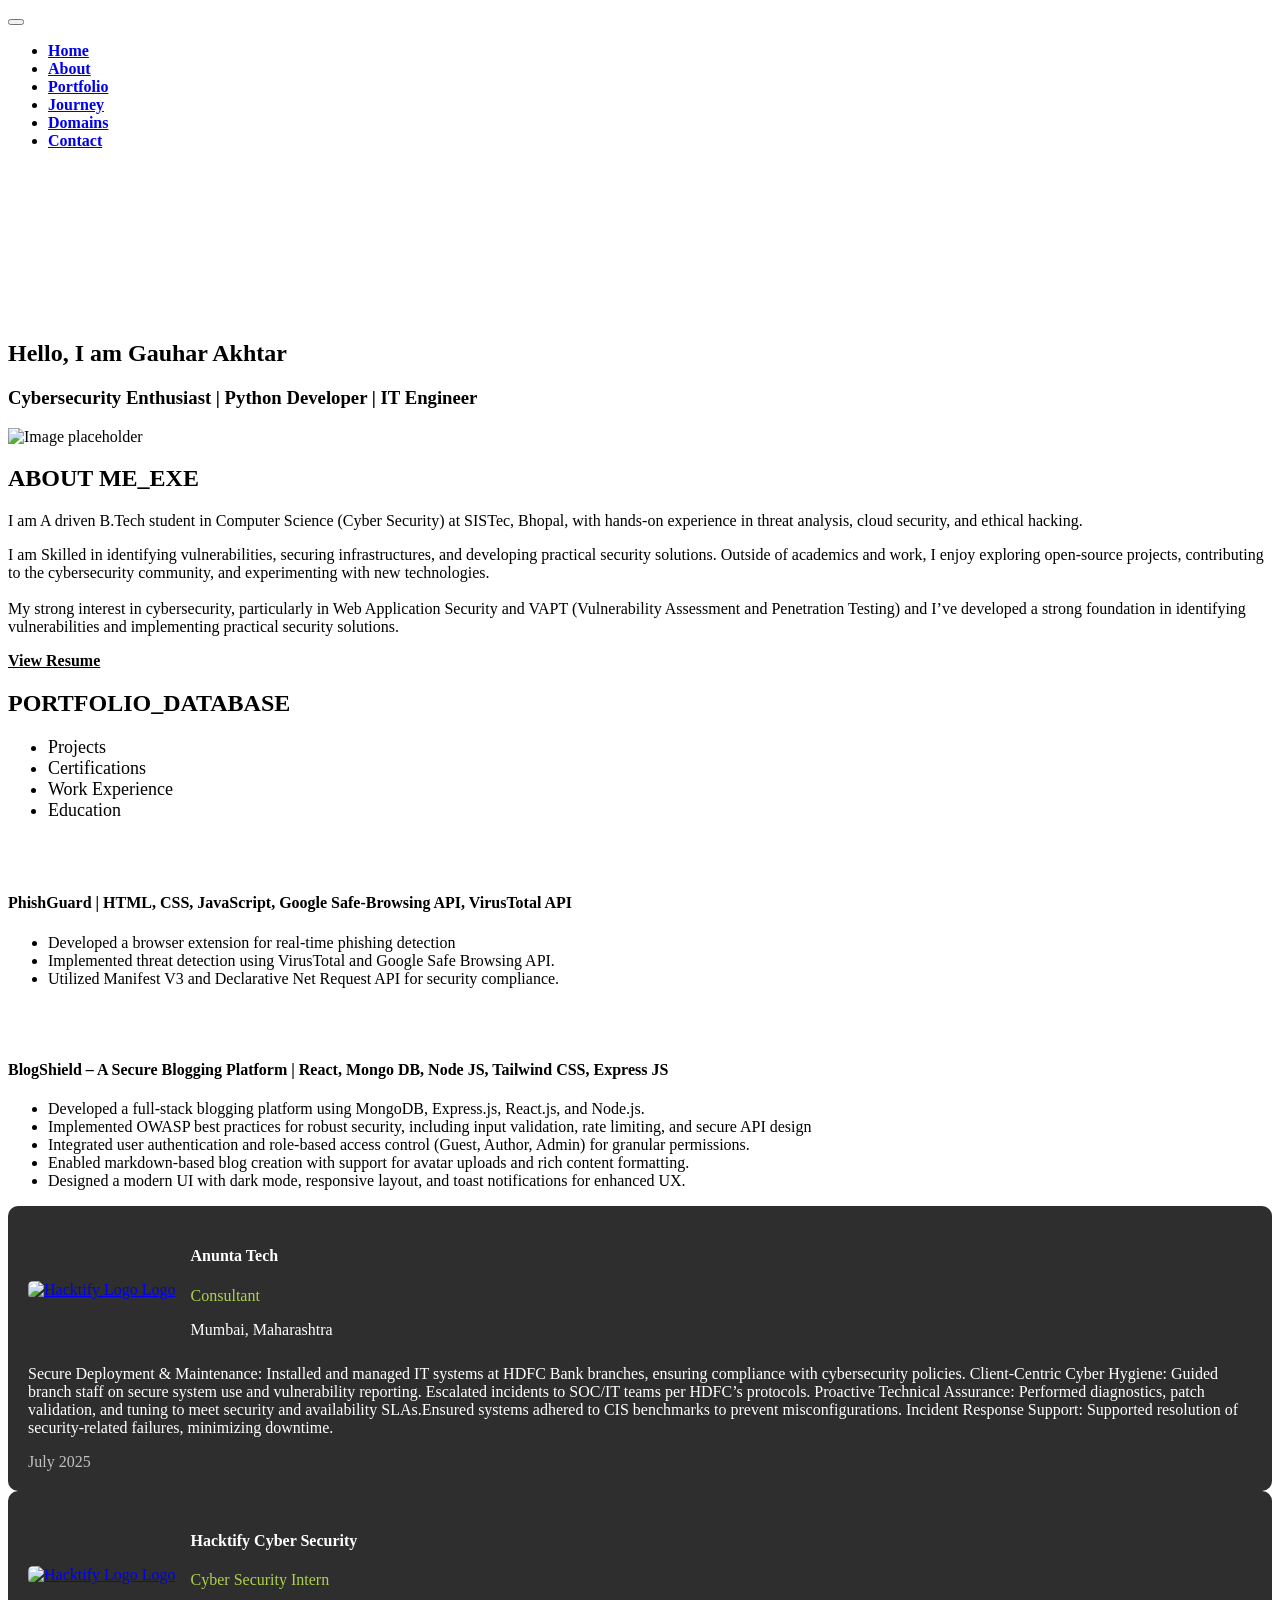
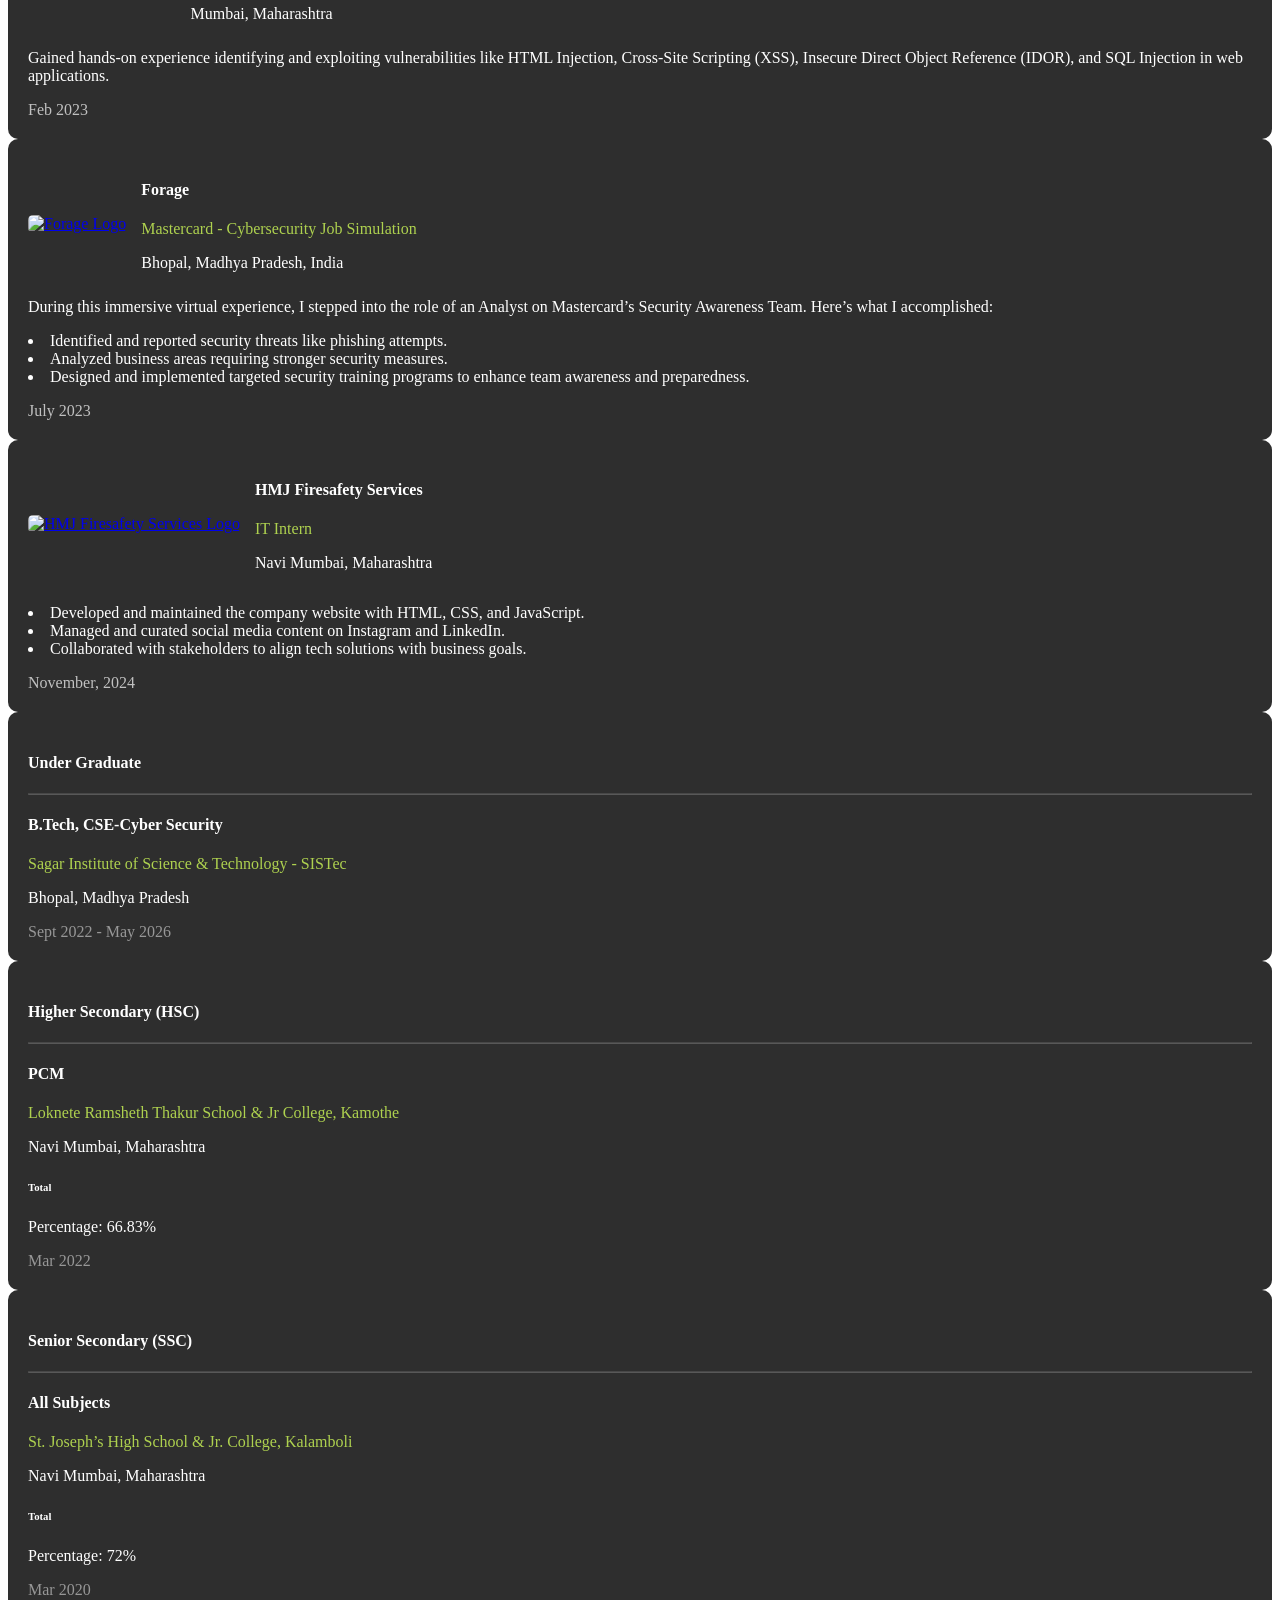
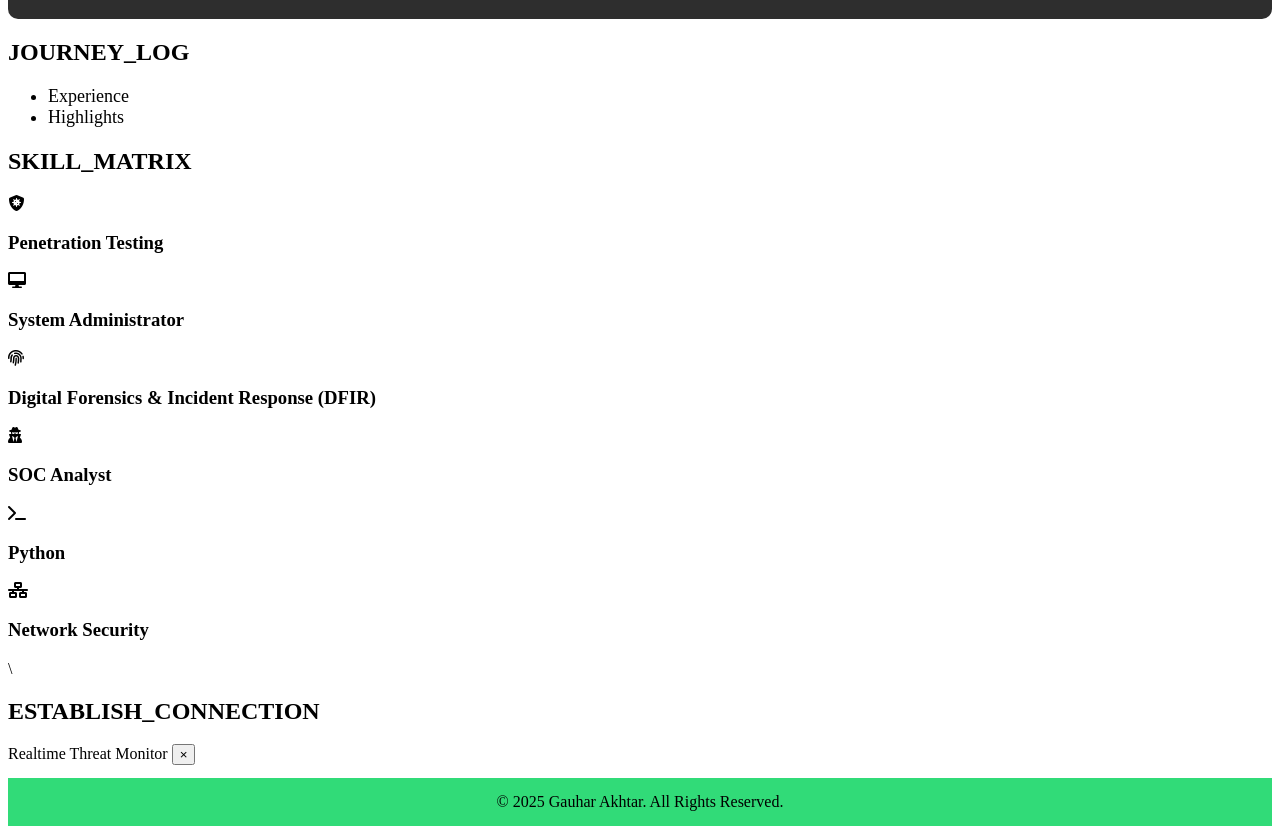
==== index.html @ a1628b88 "Add files via upload" ====
<!DOCTYPE html>
<html lang="en">
<head>
	<title>Gauhar Akhtar</title>
	<meta charset="utf-8">
	<meta name="viewport" content="width=device-width, initial-scale=1, shrink-to-fit=no">
	<link rel="stylesheet" href="css/animate.css">
	<link rel="stylesheet" href="css/flexslider.css">
	<link rel="stylesheet" href="fonts/icomoon/style.css">
	<link href="https://cdnjs.cloudflare.com/ajax/libs/font-awesome/6.0.0-beta3/css/all.min.css" rel="stylesheet">
	<link rel="stylesheet" href="css/bootstrap.css">
	<link rel="stylesheet" href="css/style.css?v=7.0">

	<link href="https://fonts.googleapis.com/css?family=Nunito+Sans:200,300,400,700&display=swap" rel="stylesheet">
	<link href="https://fonts.googleapis.com/css2?family=Orbitron:wght@400;600;800&family=Share+Tech+Mono&display=swap" rel="stylesheet">


</head>
<body data-spy="scroll" data-target="#pb-navbar" data-offset="200">



	<nav class="navbar navbar-expand-lg site-navbar navbar-light bg-light" id="pb-navbar">

		<div class="container">
			<button class="navbar-toggler" type="button" data-toggle="collapse" data-target="#navbarsExample09" aria-controls="navbarsExample09" aria-expanded="false" aria-label="Toggle navigation">
				<span class="navbar-toggler-icon"></span>
			</button>


			<div class="collapse navbar-collapse justify-content-md-center" id="navbarsExample09">
				<ul class="navbar-nav">
					<li class="nav-item"><a class="nav-link" href="#section-home" style="font-weight: bold;">Home</a></li>
					<li class="nav-item"><a class="nav-link" href="#section-about" style="font-weight: bold;">About</a></li>
					<li class="nav-item"><a class="nav-link" href="#section-portfolio" style="font-weight: bold;">Portfolio</a></li>
					<li class="nav-item"><a class="nav-link" href="#section-Journey" style="font-weight: bold;">Journey</a></li>
					<li class="nav-item"><a class="nav-link" href="#section-domains" style="font-weight: bold;">Domains</a></li>
					<li class="nav-item"><a class="nav-link" href="#section-contact" style="font-weight: bold;">Contact</a></li>
				</ul>
			</div>
		</div>
	</nav>



    <!-- Global Background Layers -->
    <canvas id="code-rain"></canvas>
    <div id="particles-js"></div>

	<!-- Hero Section -->
    <!-- Hero Section with Particles -->
	<section class="site-hero" id="section-home" data-stellar-background-ratio="5">
    <div class="container">
        <div class="row intro-text align-items-center justify-content-center">
            <div class="col-md-10 text-center pt-5">
                <h1 class="site-heading site-animate">Hello, I am <strong class="d-block">Gauhar Akhtar</strong></h1>
                <h3 class="site-heading site-animate"><strong class="d-block">Cybersecurity Enthusiast | Python Developer | IT Engineer</strong></h3>
            </div>
        </div>
    </div>

</section> <!-- section -->

	<section class="site-section" id="section-about">
		<div class="container">
			<div class="row mb-5 align-items-center">
				<div class="col-lg-7 pr-lg-5 mb-5 mb-lg-0">
					<img src="images/Gauhar.jpg" alt="Image placeholder" class="img-fluid">
				</div>
				<div class="col-lg-5 pl-lg-5">
					<div class="section-heading">
						<h2>ABOUT <strong>ME_EXE</strong></h2>
					</div>
					<p class="lead">I am A driven B.Tech student in Computer Science (Cyber Security) at SISTec, Bhopal, with hands-on experience in threat 
						analysis, cloud security, and ethical hacking.</p>
					<p class="mb-5  ">I am Skilled in identifying vulnerabilities, securing infrastructures, and 
						developing practical security solutions. Outside of academics and work, I enjoy exploring open-source projects, contributing to the cybersecurity community, and experimenting with new technologies. 
						<br><br>My strong interest in cybersecurity, particularly in Web Application Security and VAPT (Vulnerability Assessment and Penetration Testing) and I’ve developed a strong foundation in identifying vulnerabilities and implementing practical security solutions.</p>
					<p>
						<!-- <a href="gauharakhter5321@gmail.com" class="btn btn-primary px-4 py-2 btn-sm smoothscroll">Get in Touch!</a> -->
						<a href="/images/Gauhar Akhtar.pdf" class="btn btn-primary px-4 py-2 btn-sm" style="color: black; font-size: medium; font-weight: bold;">View Resume</a>
					</p>
				</div>
			</div>


		</div>
	</section>
	
	<section class="site-section" id="section-portfolio">
		<div class="container">
			<div class="row">
				<div class="section-heading text-center col-md-12">
					<h2><strong>PORTFOLIO_DATABASE</strong></h2>
				</div>
			</div>
			<div class="filters">
				<ul>
					<!-- <li class="active" data-filter="*">All</li> -->
					<li class="active" data-filter=".packaging" style="font-size: large;">Projects</li>
					<li data-filter=".mockup" style="font-size: large;">Certifications</li>
					<li data-filter=".typography" style="font-size: large;">Work Experience</li>
					<li data-filter=".typography1" style="font-size: large;">Education</li>
				</ul>				
			</div>

			<div class="filters-content">
				<div class="row grid">

<!-- ------------------------------------------------------------- Projects ------------------------------------------------------------- -->

					
						
						<div class="single-portfolio col-sm-4 all packaging"> 
						<div class="relative">
							<div class="thumb">
								<div class="overlay overlay-bg"></div>
								<img class="image img-fluid" src="images/phishguard.png" alt="">
							</div>
							<a href="images/phishguard.png" class="img-pop-up">  
								<div class="middle">
									<div class="text align-self-center d-flex"><img src="images/preview.png" alt=""></div>
								</div>
							</a>                                  
						</div>
						<div>
							<h4>PhishGuard | HTML, CSS, JavaScript, Google Safe-Browsing API, VirusTotal API</h4>
							<div class="cat">
								<ul>
								<li>Developed a browser extension for real-time phishing detection </li>
								<li>Implemented threat detection using VirusTotal and Google Safe Browsing API.</li>
								<li>Utilized Manifest V3 and Declarative Net Request API for security compliance.</li>
							    </ul>

							</div>
						</div>
		
					</div>

					<div class="single-portfolio col-sm-4 all packaging">
						<div class="relative">
							<div class="thumb">
								<div class="overlay overlay-bg"></div>
								<img class="image img-fluid" src="images/latestBlog.jpeg" alt="">
							</div>
							<a href="images/latestBlog.jpeg" class="img-pop-up">  
								<div class="middle">
									<div class="text align-self-center d-flex"><img src="images/preview.png" alt=""></div>
								</div>
							</a>                                  
						</div>
						<div>
							<h4>BlogShield – A Secure Blogging Platform | React, Mongo DB, Node JS, Tailwind CSS, Express JS </h4>
							<div class="cat">
								<ul>
								<li>Developed a full-stack blogging platform using MongoDB, Express.js, React.js, and Node.js. </li>
								<li>Implemented OWASP best practices for robust security, including input validation, rate limiting, and secure API design </li>
								<li>Integrated user authentication and role-based access control (Guest, Author, Admin) for granular permissions.</li>
							    <li>Enabled markdown-based blog creation with support for avatar uploads and rich content formatting.</li>
								<li>Designed a modern UI with dark mode, responsive layout, and toast notifications for enhanced UX.</li>
							</ul>

							</div>
						</div>
		
					</div>

			
					
				</div>
				

				

<!-- ------------------------------------------------------------- Certifications ------------------------------------------------------------- -->
				
				<div class="row grid">

					<div class="single-portfolio col-sm-4 all mockup" style="display:none;">
						<div class="relative">
							<div class="thumb">
								<div class="overlay overlay-bg"></div>
								<img class="image img-fluid" src="images/CCNA.png" alt="">
							</div>
							<a href="images/CCNA.png" class="img-pop-up">  
								<div class="middle">
									<div class="text align-self-center d-flex"><img src="images/preview.png" alt=""></div>
								</div>
							</a>                                  
						</div>
						<div>
							<h4>Cisco: Cisco Certified Network Associate - Introduction to Networks</h4>
							<span class="date" style="color: white;"><span class="icon-calendar"></span> May, 2025</span>
						</div>                                         
					</div>

					<div class="single-portfolio col-sm-4 all mockup" style="display:none;">
						<div class="relative">
							<div class="thumb">
								<div class="overlay overlay-bg"></div>
								<img class="image img-fluid" src="images/CyberOPS.png" alt="">
							</div>
							<a href="images/CyberOPS.png" class="img-pop-up">  
								<div class="middle">
									<div class="text align-self-center d-flex"><img src="images/preview.png" alt=""></div>
								</div>
							</a>                                  
						</div>
						<div>
							<h4>Cisco: Cyber OPS </h4>
							<span class="date" style="color: white;"><span class="icon-calendar"></span> May, 2025</span>
						</div>                                         
					</div>


					<div class="single-portfolio col-sm-4 all mockup" style="display:none;">
						<div class="relative">
							<div class="thumb">
								<div class="overlay overlay-bg"></div>
								<img class="image img-fluid" src="images/P2.png" alt="">
							</div>
							<a href="images/P2.png" class="img-pop-up">  
								<div class="middle">
									<div class="text align-self-center d-flex"><img src="images/preview.png" alt=""></div>
								</div>
							</a>                                  
						</div>
						<div>
							<h4>Cisco: Python Essential 2 </h4>
							<span class="date" style="color: white;"><span class="icon-calendar"></span> May, 2025</span>
						</div>                                         
					</div>

					<div class="single-portfolio col-sm-4 all mockup" style="display:none;">
						<div class="relative">
							<div class="thumb">
								<div class="overlay overlay-bg"></div>
								<img class="image img-fluid" src="images/P!.png" alt="">
							</div>
							<a href="images/P!.png" class="img-pop-up">  
								<div class="middle">
									<div class="text align-self-center d-flex"><img src="images/preview.png" alt=""></div>
								</div>
							</a>                                  
						</div>
						<div>
							<h4>Cisco: Python Essential 1 </h4>
							<span class="date" style="color: white;"><span class="icon-calendar"></span> May, 2025</span>
						</div>                                         
					</div>

					


					<div class="single-portfolio col-sm-4 all mockup" style="display:none;">
						<div class="relative">
							<div class="thumb">
								<div class="overlay overlay-bg"></div>
								<img class="image img-fluid" src="images/advent cy THM.png" alt="">
							</div>
							<a href="images/advent cy THM.png" class="img-pop-up">  
								<div class="middle">
									<div class="text align-self-center d-flex"><img src="images/preview.png" alt=""></div>
								</div>
							</a>                                  
						</div>
						<div>
							<h4>TryHackMe: Advent of Cyber 2024</h4>
							<span class="date" style="color: white;"><span class="icon-calendar"></span> December, 2024</span>
						</div>                                         
					</div>
		

					<div class="single-portfolio col-sm-4 all mockup" style="display:none;">
						<div class="relative">
							<div class="thumb">
								<div class="overlay overlay-bg"></div>
								<img class="image img-fluid" src="images/cy essential cyber.png" alt="">
							</div>
							<a href="images/cy essential cyber.png" class="img-pop-up">  
								<div class="middle">
									<div class="text align-self-center d-flex"><img src="images/preview.png" alt=""></div>
								</div>
							</a>                                  
						</div>
						<div>
							<h4>Cisco: Cyber Security Essential</h4>
							<span class="date" style="color: white;"><span class="icon-calendar"></span> July, 2024</span>
						</div>                                         
					</div>

					<div class="single-portfolio col-sm-4 all mockup" style="display:none;">
						<div class="relative">
							<div class="thumb">
								<div class="overlay overlay-bg"></div>
								<img class="image img-fluid" src="images/Cyber security 101.png" alt="">
							</div>
							<a href="images/Cyber security 101.png" class="img-pop-up">  
								<div class="middle">
									<div class="text align-self-center d-flex"><img src="images/preview.png" alt=""></div>
								</div>
							</a>                                  
						</div>
						<div>
							<h4>TryHackMe : Cyber Security 101</h4>
							<span class="date" style="color: white;"><span class="icon-calendar"></span> November, 2024</span>
						</div>                                         
					</div>

					<div class="single-portfolio col-sm-4 all mockup" style="display:none;">
						<div class="relative">
							<div class="thumb">
								<div class="overlay overlay-bg"></div>
								<img class="image img-fluid" src="images/intro cyber cisco.png" alt="">
							</div>
							<a href="images/intro cyber cisco.png" class="img-pop-up">  
								<div class="middle">
									<div class="text align-self-center d-flex"><img src="images/preview.png" alt=""></div>
								</div>
							</a>                                  
						</div>
						<div>
							<h4>Cisco : Introduction to Cyber Security</h4>
							<span class="date" style="color: white;"><span class="icon-calendar"></span> July, 2024</span>
						</div>                                         
					</div>


					<div class="single-portfolio col-sm-4 all mockup" style="display:none;">
						<div class="relative">
							<div class="thumb">
								<div class="overlay overlay-bg"></div>
								<img class="image img-fluid" src="images/pre sec.png" alt="">
							</div>
							<a href="images/pre sec.png" class="img-pop-up">  
								<div class="middle">
									<div class="text align-self-center d-flex"><img src="images/preview.png" alt=""></div>
								</div>
							</a>                                  
						</div>
						<div>
							<h4>TryHackMe : Pre Security </h4>
							<span class="date" style="color: white;"><span class="icon-calendar"></span> October, 2024</span>
						</div>                                         
					</div>


					<div class="single-portfolio col-sm-4 all mockup" style="display:none;">
						<div class="relative">
							<div class="thumb">
								<div class="overlay overlay-bg"></div>
								<img class="image img-fluid" src="images/python udemy.jpg" alt="">
							</div>
							<a href="images/python udemy.jpg" class="img-pop-up">  
								<div class="middle">
									<div class="text align-self-center d-flex"><img src="images/preview.png" alt=""></div>
								</div>
							</a>                                  
						</div>
						<div>
							<h4>Udemy : Python Programming </h4>
							<span class="date" style="color: white;"><span class="icon-calendar"></span> September, 2023</span>
						</div>                                         
					</div>
				</div>

<!--------------------------------------------------------------- Work Experience --------------------------------------------------------------->
					
				<div class="row grid">	
					<div class="single-portfolio col-sm-4 all typography" style="display:block;">
						<div class="relative" style="background: #2e2e2e; padding: 20px; border-radius: 10px; color: white;">
							
							<!-- University Logo with Link -->
							<div style="display: flex; align-items: center; gap: 15px;">
								<a href="https://anuntatech.com" target="_blank">
									<img src="images/anunta-logo-horizontal.svg" alt="Hacktify Logo Logo" 
										 style="width: 50px; height: 50px; border-radius: 5px;">
								</a>
					
								<div>
									<h4>Anunta Tech</h4>
									<p><a href="https://hacktify.in" target="_blank" 
										  style="color: #aed14f; text-decoration: none;">
										  Consultant
									   </a></p>
									<p>Mumbai, Maharashtra</p>
								</div>
							</div>
					
							<p style="margin-top: 10px;">
								Secure Deployment & Maintenance: Installed and managed IT systems at HDFC Bank branches, ensuring compliance with cybersecurity policies. 
                                Client-Centric Cyber Hygiene: Guided branch staff on secure system use and vulnerability reporting. Escalated incidents to SOC/IT teams per HDFC’s protocols. 
                                Proactive Technical Assurance: Performed diagnostics, patch validation, and tuning to meet security and availability SLAs.Ensured systems adhered to CIS benchmarks to prevent misconfigurations. 
                                Incident Response Support: Supported resolution of security-related failures, minimizing downtime. 
							</p>
					
							<span class="date" style="color: rgba(255, 255, 255, 0.7);">
								<span class="icon-calendar"></span> July 2025
							</span>
						</div>
					</div>

					<div class="single-portfolio col-sm-4 all typography" style="display:block;">
						<div class="relative" style="background: #2e2e2e; padding: 20px; border-radius: 10px; color: white;">
							
							<!-- University Logo with Link -->
							<div style="display: flex; align-items: center; gap: 15px;">
								<a href="https://hacktify.in" target="_blank">
									<img src="images/h.png" alt="Hacktify Logo Logo" 
										 style="width: 50px; height: 50px; border-radius: 5px;">
								</a>
					
								<div>
									<h4>Hacktify Cyber Security</h4>
									<p><a href="https://hacktify.in" target="_blank" 
										  style="color: #aed14f; text-decoration: none;">
										  Cyber Security Intern
									   </a></p>
									<p>Mumbai, Maharashtra</p>
								</div>
							</div>
					
							<p style="margin-top: 10px;">
								Gained hands-on experience identifying and exploiting vulnerabilities
								like HTML Injection, Cross-Site Scripting (XSS), Insecure Direct Object
								Reference (IDOR), and SQL Injection in web applications.
							</p>
					
							<span class="date" style="color: rgba(255, 255, 255, 0.7);">
								<span class="icon-calendar"></span> Feb 2023
							</span>
						</div>
					</div>

					<div class="single-portfolio col-sm-4 all typography" style="display:block;">
						<div class="relative" style="background: #2e2e2e; padding: 20px; border-radius: 10px; color: white;">
							
							<!-- Academor Logo with Link -->
							<div style="display: flex; align-items: center; gap: 15px;">
								<a href="https://www.forage.com" target="_blank">
									<img src="images/theforage_logo.jpg" alt="Forage Logo" 
										 style="width: 50px; height: 50px; border-radius: 5px;">
								</a>
					
								<div>
									<h4>Forage</h4>
									<p><a href="https://www.forage.com" target="_blank" 
										  style="color: #aed14f; text-decoration: none;">
										  Mastercard - Cybersecurity Job Simulation
									   </a></p>
									<p>Bhopal, Madhya Pradesh, India</p>
								</div>
							</div>
					
							<p style="margin-top: 10px;">
								During this immersive virtual experience, I stepped into the role of an Analyst on Mastercard’s Security Awareness Team. Here’s what I accomplished:
                            <li>Identified and reported security threats like phishing attempts.</li>
						    <li>Analyzed business areas requiring stronger security measures.</li>
					        <li>Designed and implemented targeted security training programs to enhance team awareness and preparedness.</li>
							</p>
					
							<span class="date" style="color: rgba(255, 255, 255, 0.7);">
								<span class="icon-calendar"></span> July 2023
							</span>
						</div>
					</div>

					<div class="single-portfolio col-sm-4 all typography" style="display:block;">
						<div class="relative" style="background: #2e2e2e; padding: 20px; border-radius: 10px; color: white;">
							
							<!-- Sister Nivedita University Logo with Link -->
							<div style="display: flex; align-items: center; gap: 15px;">
								<a href="https://www.hmjsafety.com" target="_blank">
									<img src="images/icon-hmj.png" alt="HMJ Firesafety Services Logo" 
										 style="width: 50px; height: 50px; border-radius: 5px;">
								</a>
					
								<div>
									<h4>HMJ Firesafety Services</h4>
									<p><a href="https://www.hmjsafety.com" target="_blank" 
										  style="color: #aed14f; text-decoration: none;">
										  IT Intern
									   </a></p>
									<p>Navi Mumbai, Maharashtra</p>
								</div>
							</div>
					
							<p style="margin-top: 10px;">
								<li>Developed and maintained the company website with HTML, CSS, and JavaScript.</li>
								<li>Managed and curated social media content on Instagram and LinkedIn.</li>
								<li>Collaborated with stakeholders to align tech solutions with business goals.</li>
							</p>
					
							<span class="date" style="color: rgba(255, 255, 255, 0.7);">
								<span class="icon-calendar"></span> November, 2024
							</span>
						</div>
					</div>
					
						</div>                                         
					</div>
				</div>
<!-- ------------------------------------------------------------- Education ------------------------------------------------------------->					
					
<section class="education-section">
    <div class="row grid">
        <!-- Postgraduate -->
        <div class="single-portfolio col-sm-4 all typography1">
            <div class="relative" style="background: #2e2e2e; padding: 20px; border-radius: 10px; color: white;">
                <h4>Under Graduate</h4>
                <hr style="border-color: rgba(255, 255, 255, 0.2);">
                <h4>B.Tech, CSE-Cyber Security</h4>
                <p>
                    <a href="https://www.sistec.ac.in" target="_blank" style="color: #aed14f; text-decoration: none;">
                        Sagar Institute of Science & Technology - SISTec
                    </a>
                </p>
                <p>Bhopal, Madhya Pradesh</p>
                <span class="date" style="color: rgba(255, 255, 255, 0.5);">
                    <span class="icon-calendar"></span> Sept 2022 - May 2026
                </span>
            </div>
        </div>

        <!-- Undergraduate -->
        <div class="single-portfolio col-sm-4 all typography1">
            <div class="relative" style="background: #2e2e2e; padding: 20px; border-radius: 10px; color: white;">
                <h4>Higher Secondary (HSC)</h4>
                <hr style="border-color: rgba(255, 255, 255, 0.2);">
                <h4>PCM</h4>
                <p>
                    <a href="https://www.lrtpskamothe.com" target="_blank" style="color: #aed14f; text-decoration: none;">
                        Loknete Ramsheth Thakur School & Jr College, Kamothe
                    </a>
                </p>
                <p>Navi Mumbai, Maharashtra</p>
                <h6>Total</h6>
                <p>Percentage: 66.83%</p>
                <span class="date" style="color: rgba(255, 255, 255, 0.5);">
                    <span class="icon-calendar"></span> Mar 2022
                </span>
            </div>
        </div>

        <!-- Higher Secondary -->
        <div class="single-portfolio col-sm-4 all typography1">
            <div class="relative" style="background: #2e2e2e; padding: 20px; border-radius: 10px; color: white;">
                <h4>Senior Secondary (SSC)</h4>
                <hr style="border-color: rgba(255, 255, 255, 0.2);">
                <h4>All Subjects</h4>
                <p>
                    <a href="https://xaviersgroup.co.in/ssc/stjosephs-kalamboli/" target="_blank" style="color: #aed14f; text-decoration: none;">
                        St. Joseph’s High School & Jr. College, Kalamboli
                    </a>
                </p>
                <p>Navi Mumbai, Maharashtra</p>
                <h6>Total</h6>
                <p>Percentage: 72%</p>
                <span class="date" style="color: rgba(255, 255, 255, 0.5);">
                    <span class="icon-calendar"></span> Mar 2020
                </span>
            </div>
        </div>
    </div>
</section>
	<!-- .section -->
	 	<section class="site-section" id="section-Journey">
		<div class="container">
			<div class="row">
				<div class="section-heading text-center col-md-12">
					<h2><strong>JOURNEY_LOG</strong></h2>
				</div>
			</div>
			<div class="filters">
				<ul>
					<!-- <li class="active" data-filter="*">All</li> -->
					<li data-filter=".typography2" style="font-size: large;">Experience</li>
					<li data-filter=".typography3" style="font-size: large;">Highlights</li>
				</ul>				
			</div>
<!-- ------------------------------------------------------------- Experience ------------------------------------------------------------->					

			<div class="filters-content">
				<div class="row grid">
				    <div class="single-portfolio col-sm-4 all typography2" style="display:none;">
						<div class="relative">
							<div class="thumb">
								<div class="overlay overlay-bg"></div>
								<img class="image img-fluid" src="images/iit.jpg" alt="">
							</div>
							<a href="images/iit.jpg" class="img-pop-up">  
								<div class="middle">
									<div class="text align-self-center d-flex"><img src="images/preview.png" alt=""></div>
								</div>
							</a>                                  
						</div>
						<div>
							<h4>Ethical Hacking Workshop, IIT Bombay </h4>
							<div class="cat">
								<ul>
								<li> Participated in a 2-day Ethical Hacking Workshop by  Craw Security  during the Indian Institute of Technology, Bombay Techfest. Gained tons of insights and made some fantastic connections!</li>
						
							</div>	
							<span class="date" style="color: white;"><span class="icon-calendar"></span> December 2024</span>
						</div>                                         
					</div>
					
					<div class="single-portfolio col-sm-4 all typography" style="display:none;">
						<div class="relative">
							<div class="thumb">
								<div class="overlay overlay-bg"></div>
								<img class="image img-fluid" src="images/iit.jpg" alt="" style="height: 257px;">
							</div>
							<a href="images/iit.jpg" class="img-pop-up">  
								<div class="middle">
									<div class="text align-self-center d-flex"><img src="images/preview.png" alt=""></div>
								</div>
							</a>                                  
						</div>
						<div>
							<h4>Ethical Hacking Workshop, IIT Bombay</h4>
							<div class="cat">
								<ul>
								<li>Participated in a 2-day Ethical Hacking Workshop by  Craw Security  during the Indian Institute of Technology, Bombay Techfest. Gained tons of insights and made some fantastic connections!</li>
						
							</div>	
							<span class="date" style="color: white;"><span class="icon-calendar"></span> December 2024</span>
						</div>                                         
					</div>

					<div class="single-portfolio col-sm-4 all typography2" style="display:none;">
						<div class="relative">
							<div class="thumb">
								<div class="overlay overlay-bg"></div>
								<img class="image img-fluid" src="images/google.jpg" alt="" style="height: 257px;">
							</div>
							<a href="images/google.jpg" class="img-pop-up">  
								<div class="middle">
									<div class="text align-self-center d-flex"><img src="images/preview.png" alt=""></div>
								</div>
							</a>                                  
						</div>
						<div>
							<h4>Google Signature Tower , Gurugram</h4>
							<div class="cat">
								<ul>
								<li>Learned a lot about RAG (Retrieval-Augmented Generation), RAFT (Recursive Autoregressive Fine-tuning), and Prompt Engineering from some amazing speakers</li>
						
							</div>	
							<span class="date" style="color: white;"><span class="icon-calendar"></span> June 2024</span>
						</div>                                         
					</div>

					<div class="single-portfolio col-sm-4 all typography2" style="display:none;">
						<div class="relative">
							<div class="thumb">
								<div class="overlay overlay-bg"></div>
								<img class="image img-fluid" src="images/micro.jpg" alt="" style="height: 257px;">
							</div>
							<a href="images/micro.jpg" class="img-pop-up">  
								<div class="middle">
									<div class="text align-self-center d-flex"><img src="images/preview.png" alt=""></div>
								</div>
							</a>                                  
						</div>
						<div>
							<h4>Microsoft Office, Gurugram</h4>
							<div class="cat">
								<ul>
								<li>Attended the Azure Cloud Day meetup at Microsoft Office , Gurugram, organized by Reskilll and Campus Code . It was an amazing event where I learned a lot about AI and the current job scenario.</li>
						
							</div>	
							<span class="date" style="color: white;"><span class="icon-calendar"></span> April 2024</span>
						</div>                                         
					</div>

					<div class="single-portfolio col-sm-4 all typography2" style="display:none;">
						<div class="relative">
							<div class="thumb">
								<div class="overlay overlay-bg"></div>
								<img class="image img-fluid" src="images/csiindia.jpg" alt="" style="height: 257px;">
							</div>
							<a href="images/csiindia.jpg" class="img-pop-up">  
								<div class="middle">
									<div class="text align-self-center d-flex"><img src="images/preview.png" alt=""></div>
								</div>
							</a>                                  
						</div>
						<div>
							<h4> Cyber Secured India Meetup, Kolkata</h4>
							<div class="cat">
								<ul>
								<li> Explored digital forensics methodologies, analyzed real-world case studies (e.g., data breach investigations), and delved into reverse engineering techniques for malware analysis, emphasizing practical cybersecurity skills and threat mitigation strategies.</li>
						
							</div>	
							<span class="date" style="color: white;"><span class="icon-calendar"></span> December 2023</span>
						</div>                                         
					</div>
				</div>
<!-- ------------------------------------------------------------- Highlights ------------------------------------------------------------->					
					
				<div class="row grid">
					<div class="single-portfolio col-sm-4 all typography3" style="display:none;">
						<div class="relative">
							<div class="thumb">
								<div class="overlay overlay-bg"></div>
								<img class="image img-fluid" src="images/vit.jpg" alt="">
							</div>
							<a href="images/vit.jpg" class="img-pop-up">  
								<div class="middle">
									<div class="text align-self-center d-flex"><img src="images/preview.png" alt=""></div>
								</div>
							</a>                                  
						</div>
						<div>
							<h4>Cyber Safety Hackathon @VITBhopal & @BSSSBhopal</h4>
							<h6> Project Showcase at VIT Bhopal Hackathon: Developed a browser extension to enhance
								online security by proactively detecting and blocking malicious/phishing links in real-time,
								leveraging machine learning algorithms and threat databases to safeguard users from cyber threats during browsing sessions.</h6>
							<span class="date" style="color: rgba(255, 255, 255, 0.385);"><span class="icon-calendar"></span> February 2025</span>  
						</div>                                         
					</div>

					<div class="single-portfolio col-sm-4 all typography3" style="display:none;">
						<div class="relative">
							<div class="thumb">
								<div class="overlay overlay-bg"></div>
								<img class="image img-fluid" src="images/gcc.jpg" alt="">
							</div>
							<a href="images/gcc.jpg" class="img-pop-up">  
								<div class="middle">
									<div class="text align-self-center d-flex"><img src="images/preview.png" alt=""></div>
								</div>
							</a>                                  
						</div>
						<div>
							<h6>An event was organized by Google Developer Student Clubs and offered a series of hands-on labs on topics such as Google Cloud Essentials, Kubernetes, BigQuery, and Machine Learning.</h6>
							<span class="date" style="color: rgba(255, 255, 255, 0.385);"><span class="icon-calendar"></span> November 2023</span>  
						</div>                                         
					</div>


				</div>
			</div>
		</div>
	</section>
	<!-- .section -->


				</div>
			</div>
		</div>
	</section> 
	<!-- .section -->


	<section class="site-section pb-0"  id="section-domains">
		<div class="container">

			<div class="row mb-4">
				<div class="col-md-12">
					<div class="section-heading text-center">
						<h2><strong>SKILL_</strong>MATRIX</h2>
					</div>
				</div>
			</div>
			<div class="row">

				<div class="col-md-6 col-lg-4 text-center mb-5">
					<div class="site-service-item site-animate" data-animate-effect="fadeIn">
						<span class="icon">
							<span class="fa-sharp-duotone fa-solid fa-shield-virus"></span>
						</span>
						<h3 class="mb-4">Penetration Testing</h3>
					</div>
				</div>

				<div class="col-md-6 col-lg-4 text-center mb-5">
					<div class="site-service-item site-animate" data-animate-effect="fadeIn">
						<span class="icon">
							<span class="fas fa-desktop" style="font-weight: bold;"></span>
						</span>
						<h3 class="mb-4">System Administrator</h3>
					</div>
				</div>
				<div class="col-md-6 col-lg-4 text-center mb-5">
					<div class="site-service-item site-animate" data-animate-effect="fadeIn">
						<span class="icon">
							<span class="fas fa-fingerprint" style="font-weight: bold;"></span>
						</span>
						<h3 class="mb-4"> Digital Forensics & Incident Response (DFIR)</h3>
						
					</div>
				</div>
				<div class="col-md-6 col-lg-4 text-center mb-5">
					<div class="site-service-item site-animate" data-animate-effect="fadeIn">
						<span class="icon">
							<span class="fas fa-user-secret"></span>
						</span>

						<h3 class="mb-4">SOC Analyst</h3>
						
					</div>
				</div>

				<div class="col-md-6 col-lg-4 text-center mb-5">
					<div class="site-service-item site-animate" data-animate-effect="fadeIn">
						<span class="icon">
							<span class="fas fa-terminal"></span>
						</span>

						<h3 class="mb-4">Python
						</h3>
					</div>
				</div>

				<div class="col-md-6 col-lg-4 text-center mb-5">
					<div class="site-service-item site-animate" data-animate-effect="fadeIn">
						<span class="icon">
							<span class="fas fa-network-wired"></span>
						</span>

						<h3 class="mb-4">Network Security</h3>
					</div>
				</div>

				

			</div>
		</div>
	</section>


	

\

<footer class="site-footer">
	<section class="site-section pb-0"  id="section-contact">
		<div class="container">
			<div class="row mb-4">
				<div class="col-md-12">
					<div class="section-heading text-center">
						<h2><strong>ESTABLISH_</strong>CONNECTION</h2>
					</div>
				</div>
			</div>
			<div class="row mb-5">
				<div class="col-md-12 text-center">
					<p>
						<a href="tel:+91 8097652725" class="social-item" id="phoneIcon"><span class="icon-phone"></span></a>
						<span id="phoneCopiedText" style="display: none;">Phone Number Copied</span>
						<a href="mailto:gauharakhter5321@gmail.com" class="social-item" id="emailIcon"><span class="icon-mail"></span></a>
						<span id="emailCopiedText" style="display: none;">Email ID Copied</span>
						<a href="https://github.com/gauhar013" class="social-item"><span class="icon-github2"></span></a>
						<a href="https://www.instagram.com/isosec_013" class="social-item"><span class="icon-instagram2"></span></a>
						<a href="https://www.linkedin.com/in/gauhar-akhtar/" class="social-item"><span class="icon-linkedin"></span></a>
					</p>
				</div>
			</div>
		</div>
	</section>
</footer>

<script src="js/vendor/jquery.min.js"></script>
<script src="js/vendor/jquery-migrate-3.0.1.min.js"></script>
<script src="js/vendor/popper.min.js"></script>
<script src="js/vendor/bootstrap.min.js"></script>

<script src="js/vendor/jquery.easing.1.3.js"></script>
<script src="js/vendor/jquery.stellar.min.js"></script>
<script src="js/vendor/jquery.waypoints.min.js"></script>

<script src="https://unpkg.com/isotope-layout@3/dist/isotope.pkgd.min.js"></script>
<script src="https://unpkg.com/imagesloaded@4/imagesloaded.pkgd.min.js"></script>
<script src="js/custom.js"></script>

<!-- Particles.js Library -->
<script src="https://cdn.jsdelivr.net/particles.js/2.0.0/particles.min.js"></script>
<script>
	particlesJS("particles-js", {
		"particles": {
			"number": { "value": 90, "density": { "enable": true, "value_area": 800 }},
			"color": { "value": "#00ff99" },
			"shape": { "type": "circle" },
			"opacity": { "value": 0.5, "random": true },
			"size": { "value": 5, "random": true },
			"move": { "speed": 1.2, "direction": "none", "out_mode": "out" },
			"line_linked": {
				"enable": true, "distance": 150, "color": "#00ff99",
				"opacity": 0.4, "width": 1
			}
		},
		"interactivity": {
			"detect_on": "canvas",
			"events": {
				"onhover": { "enable": true, "mode": "repulse" },
				"onclick": { "enable": true, "mode": "push" }
			},
			"modes": {
				"repulse": { "distance": 100, "duration": 0.1 },
				"push": { "particles_nb": 40 }
			}
		}
	});
</script>

	<!-- Threat Console Overlay -->
	<div id="threat-console" aria-live="polite" aria-label="Threat detection console" role="status">
		<div class="console-header">
			<span>Realtime Threat Monitor</span>
			<button id="console-close" aria-label="Close">×</button>
		</div>
		<pre id="console-log"></pre>
	</div>

<footer style="text-align: center; padding: 15px; background: rgb(49, 219, 120); color: rgb(0, 0, 0);">
    &copy; 2025 Gauhar Akhtar. All Rights Reserved.
</footer>

</body>
</html>
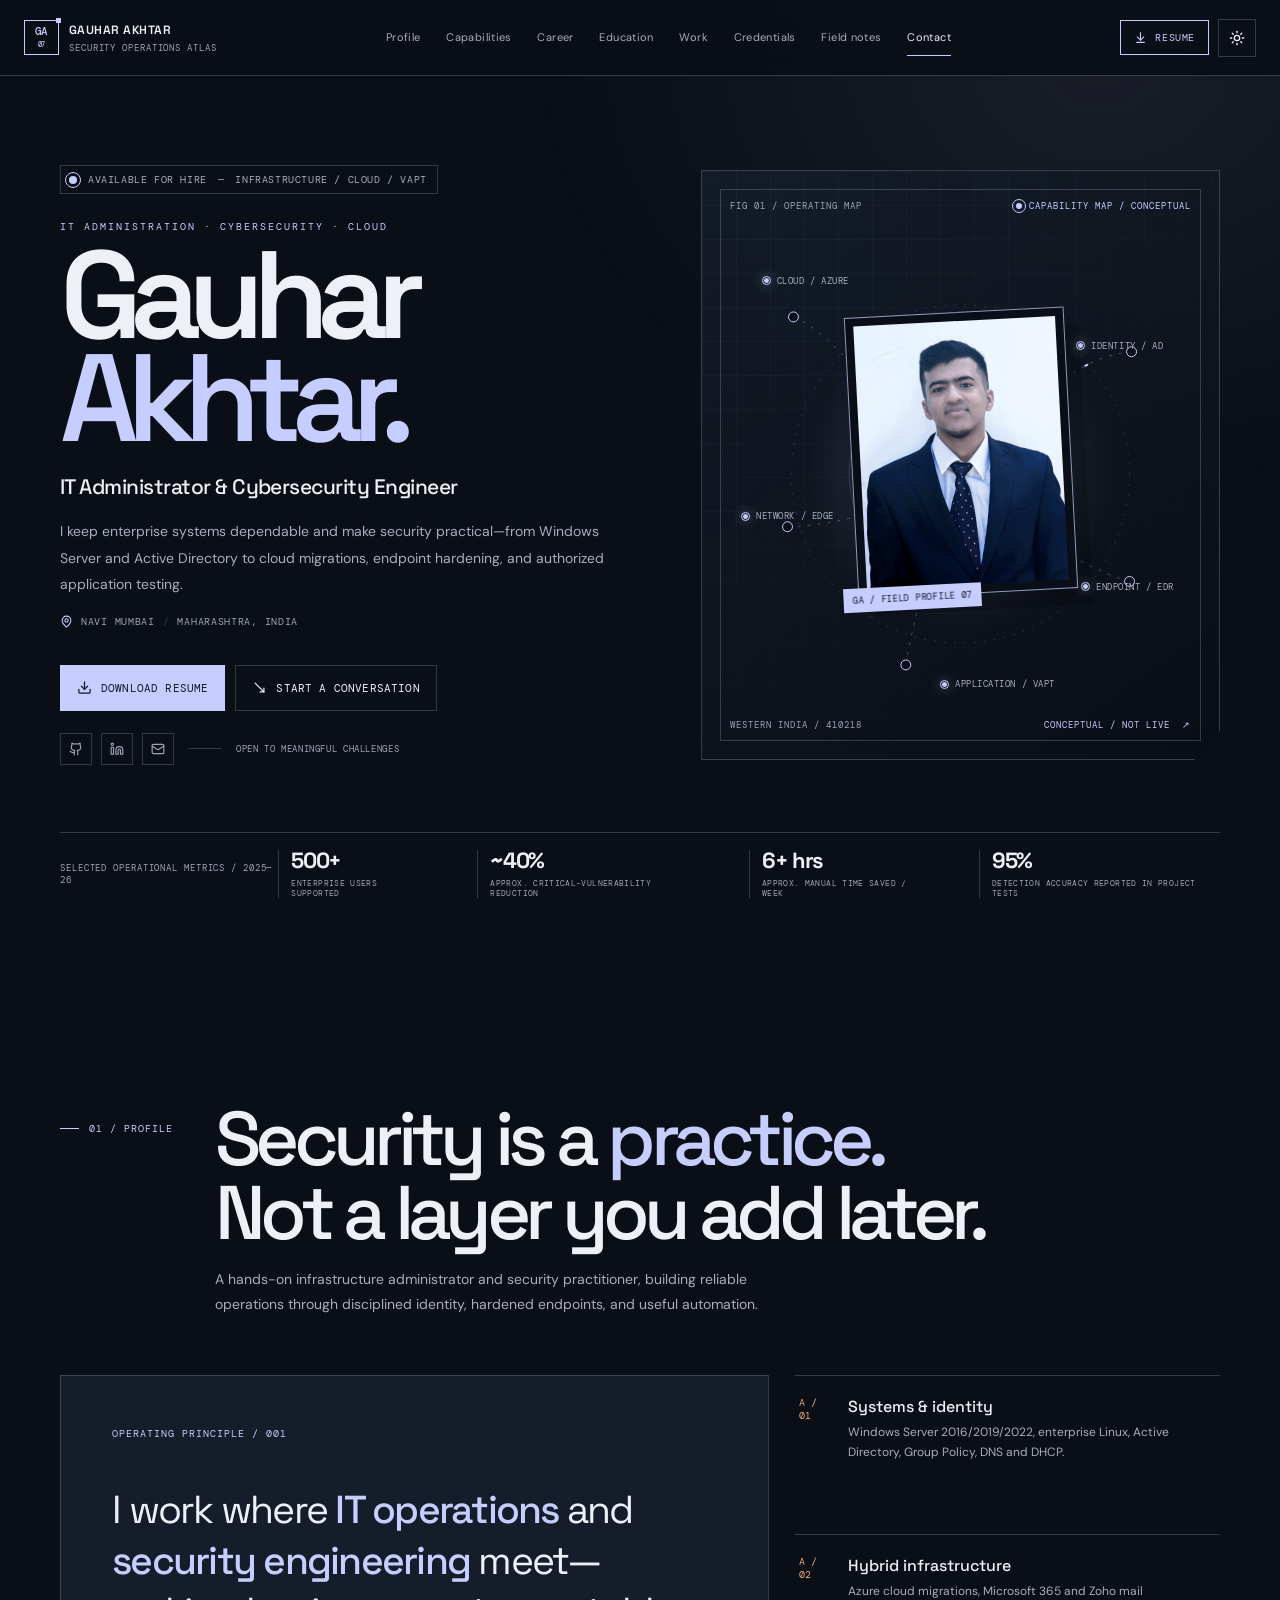
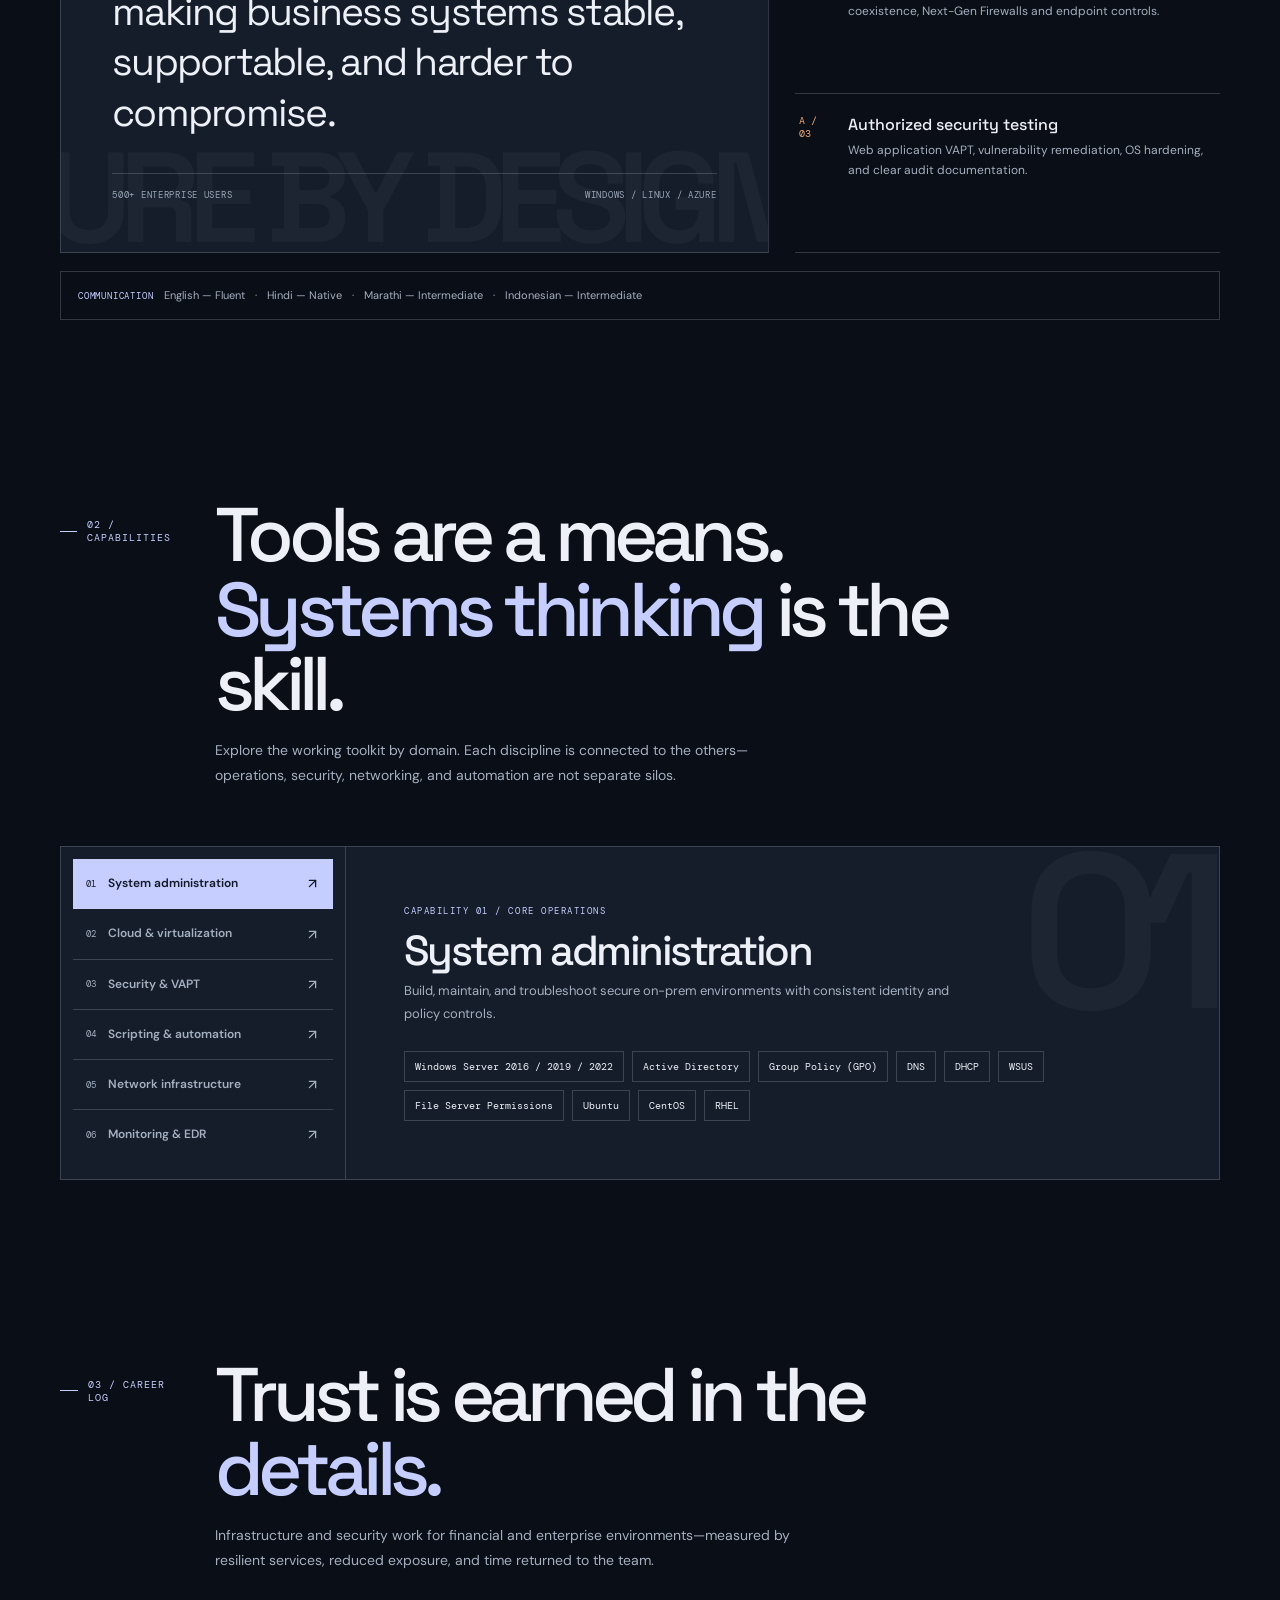
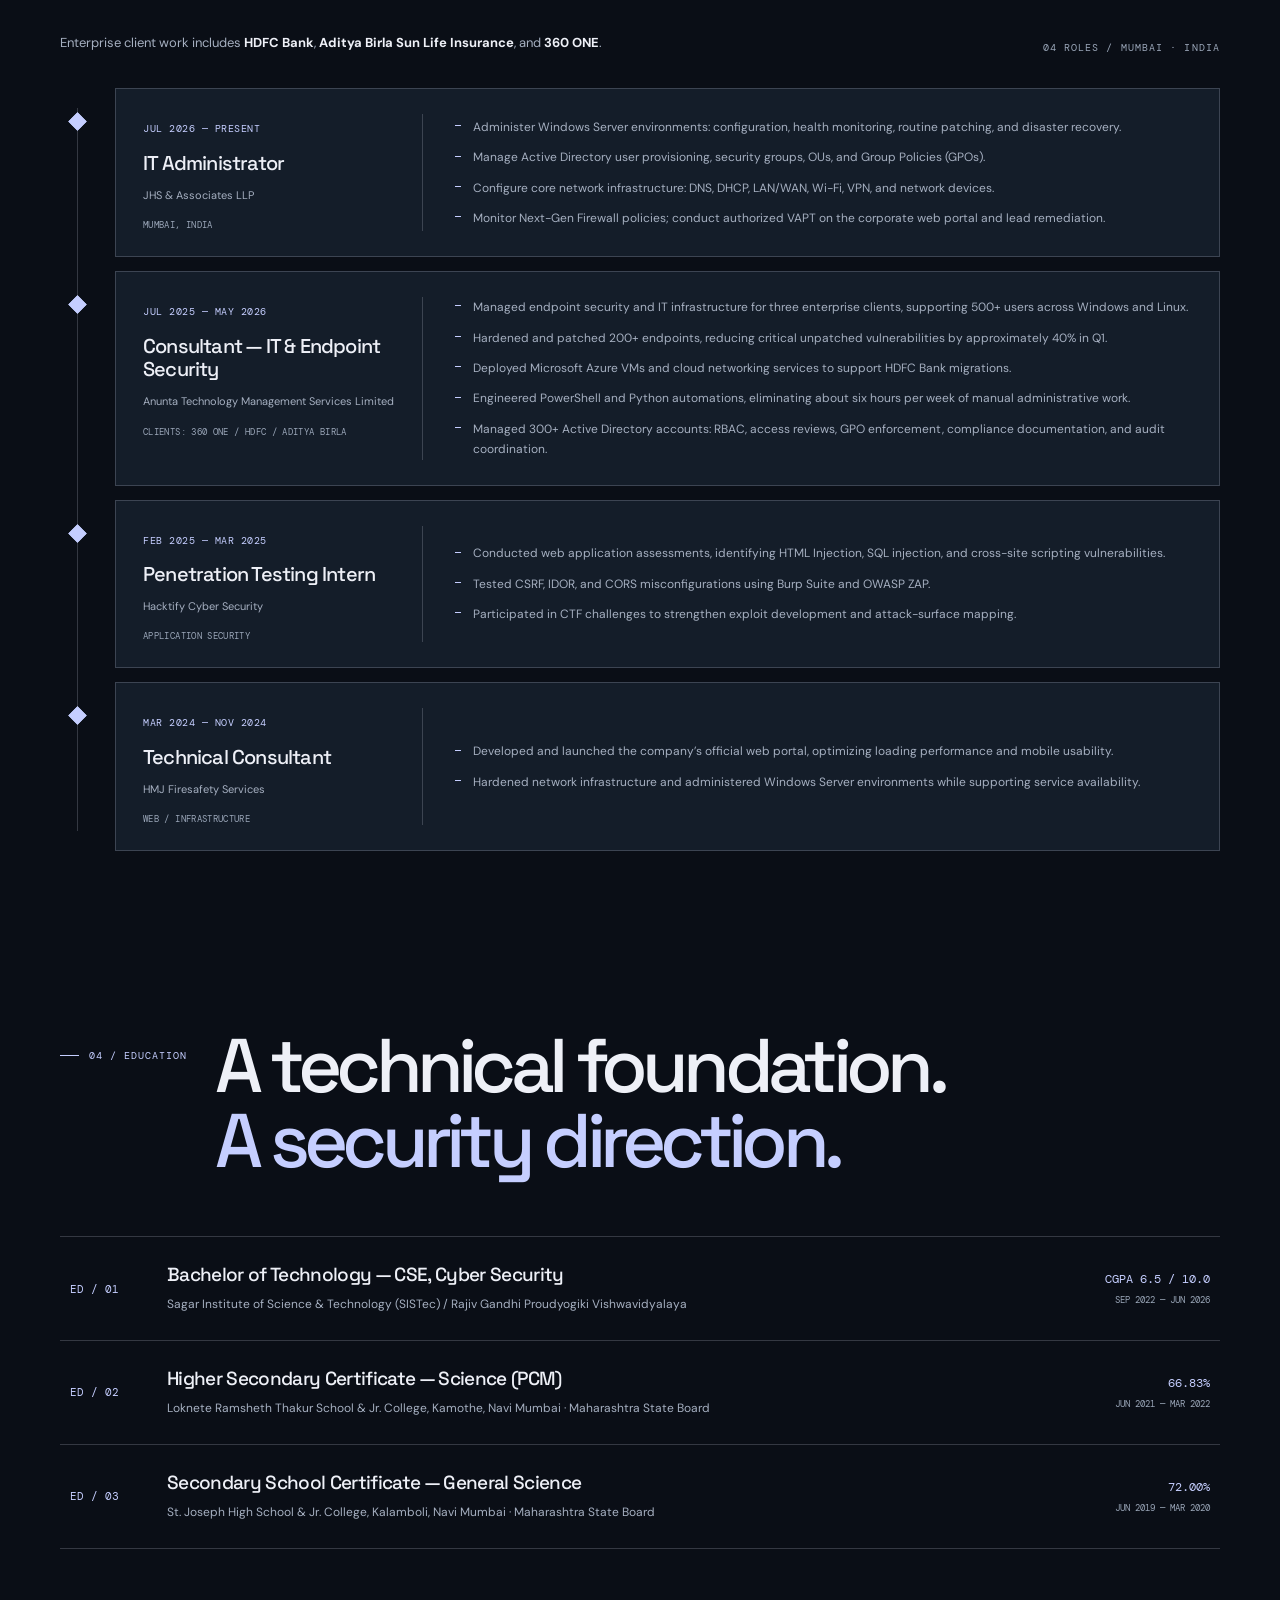
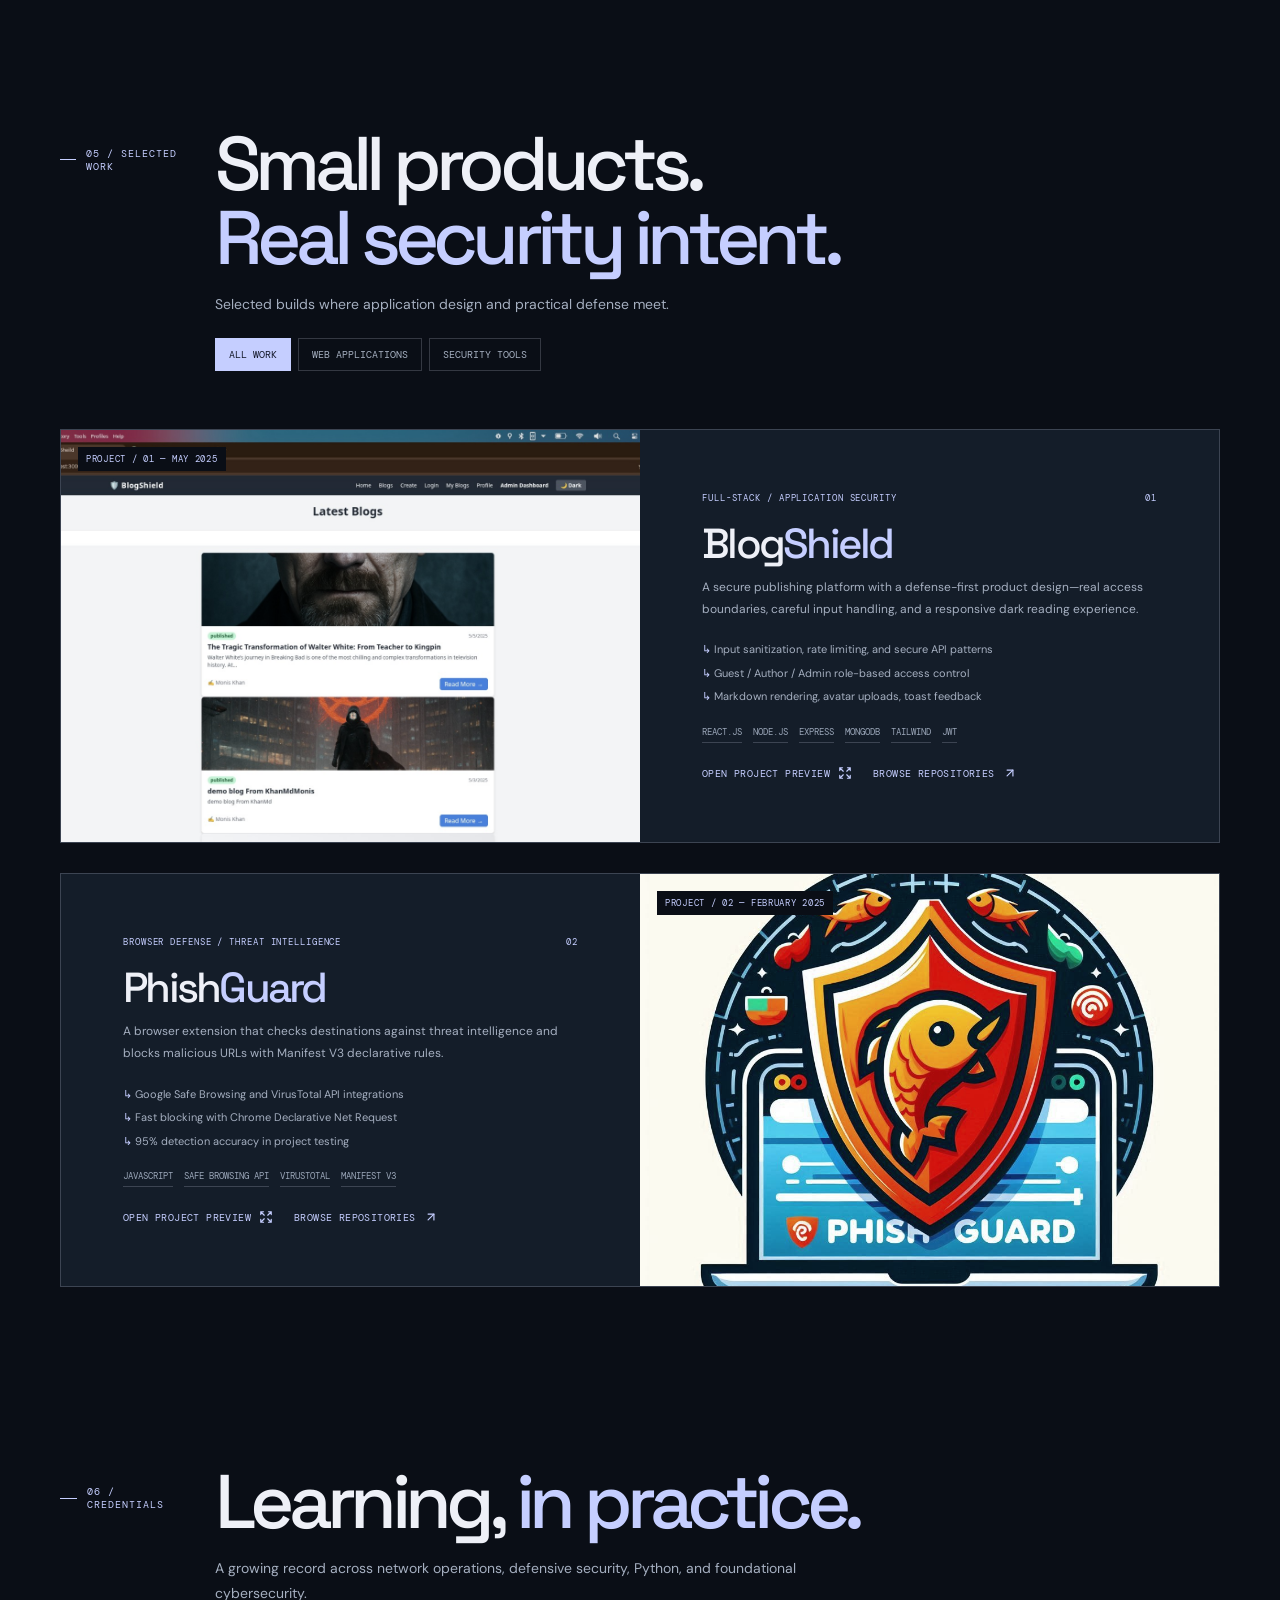
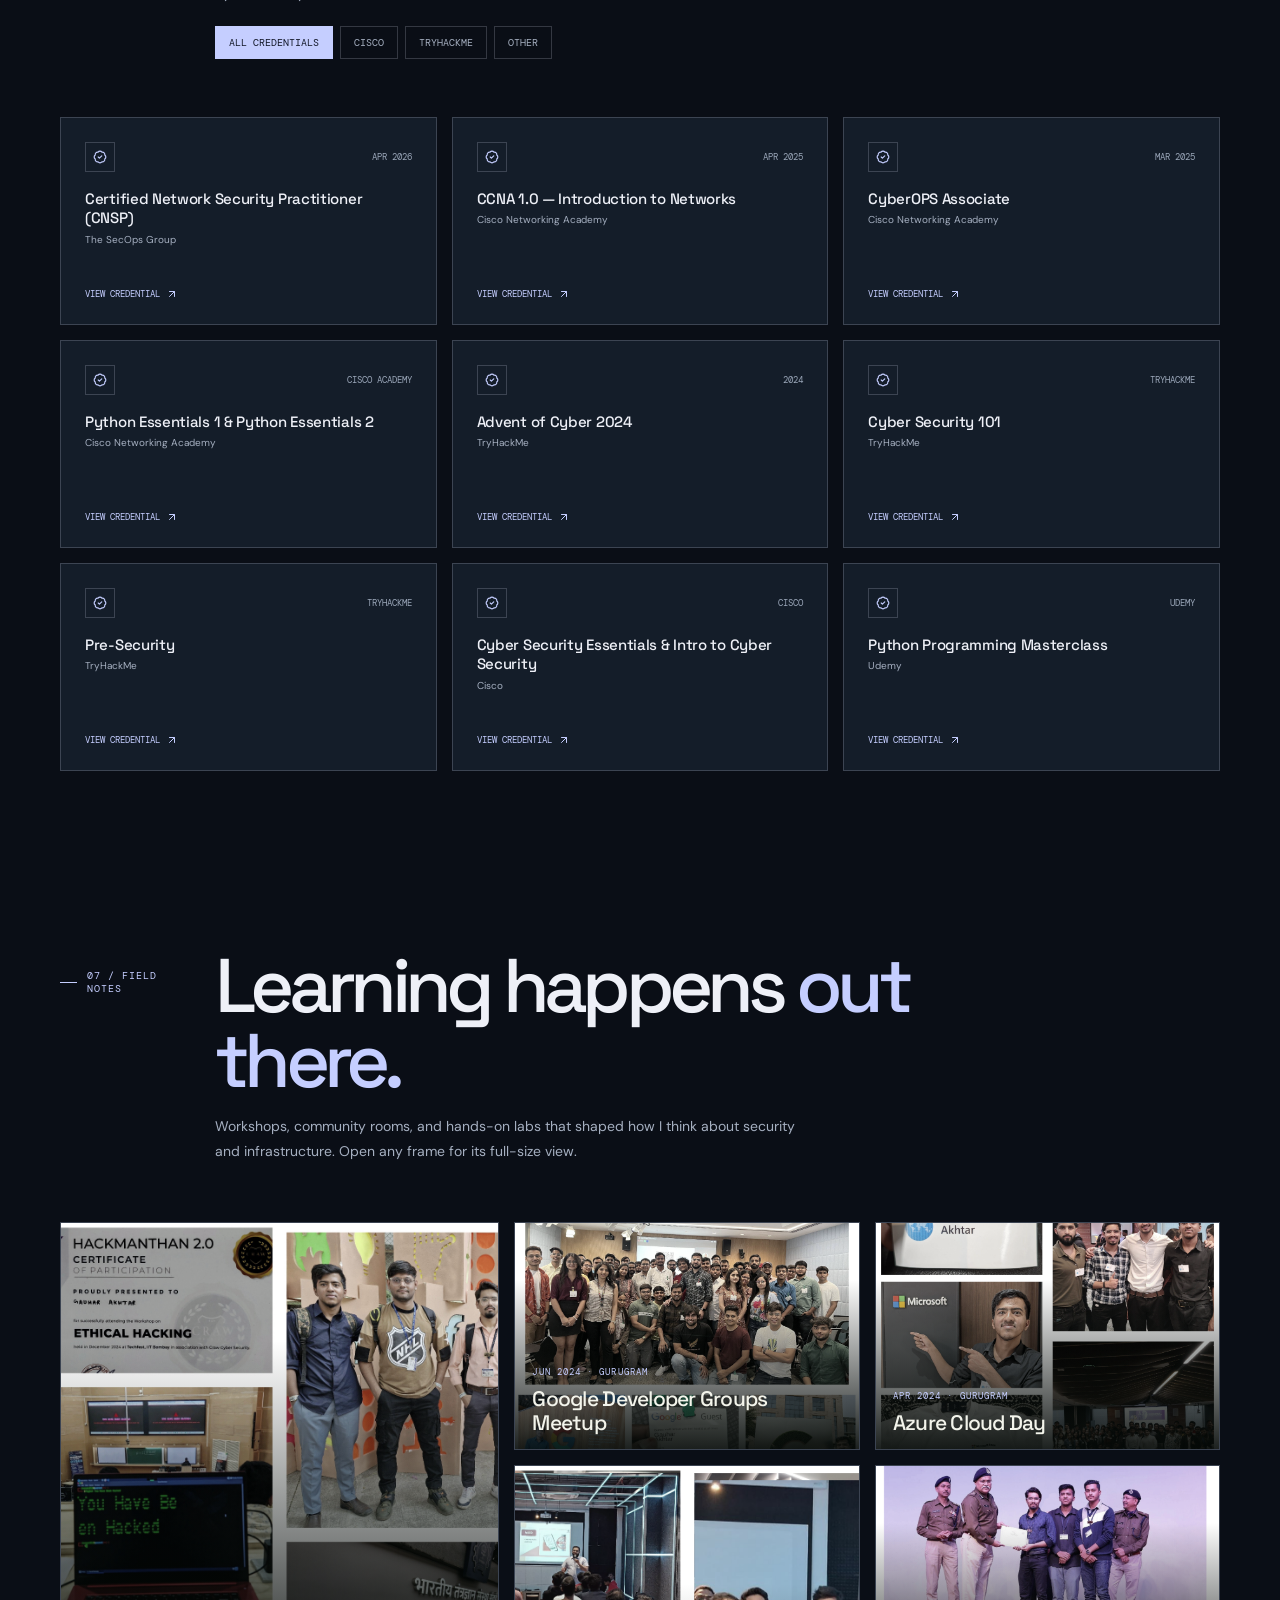
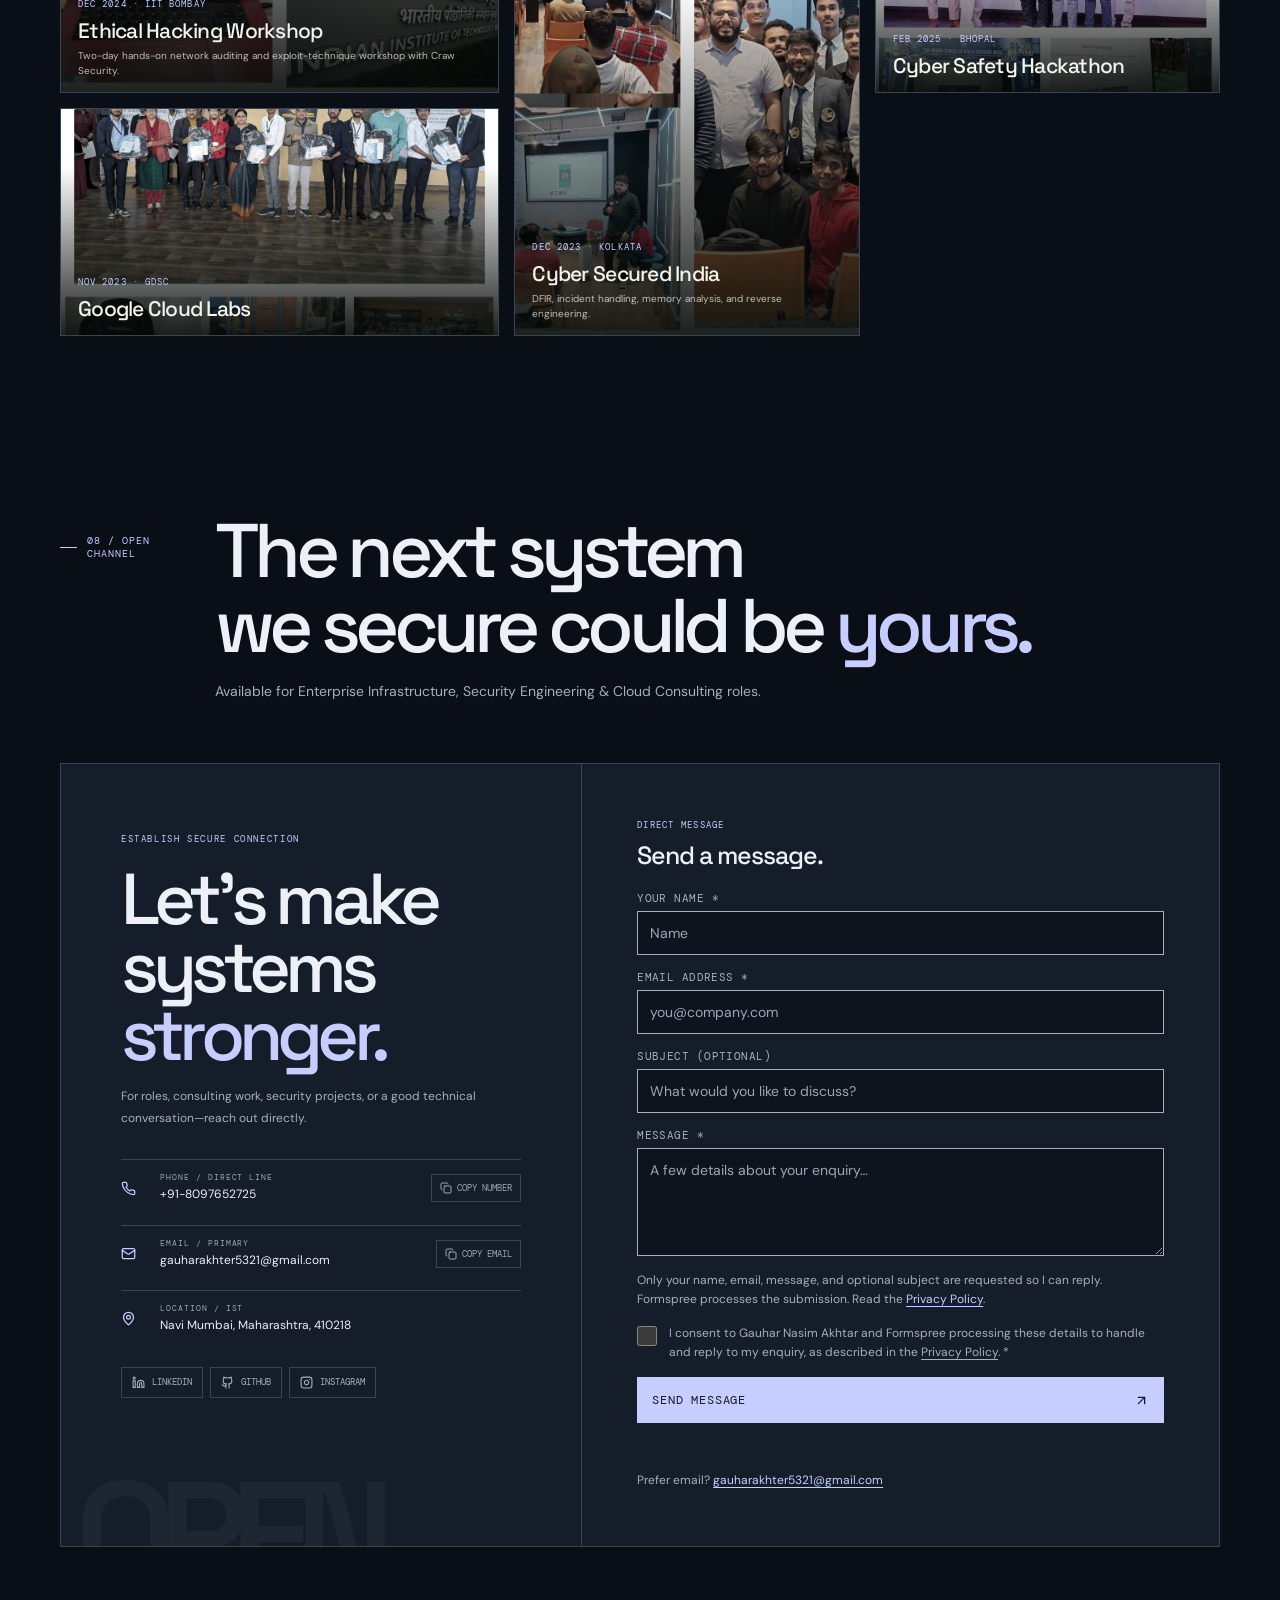
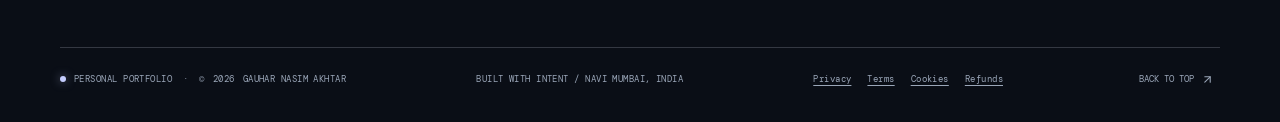
==== commit fd710fed: "Update portfolio design, legal policies, and assets" ====
--- a/index.html
+++ b/index.html
@@ -1,922 +1,417 @@
-<!DOCTYPE html>
-<html lang="en">
+<!doctype html>
+<html lang="en" data-theme="dark">
 <head>
-	<title>Gauhar Akhtar</title>
-	<meta charset="utf-8">
-	<meta name="viewport" content="width=device-width, initial-scale=1, shrink-to-fit=no">
-	<link rel="stylesheet" href="css/animate.css">
-	<link rel="stylesheet" href="css/flexslider.css">
-	<link rel="stylesheet" href="fonts/icomoon/style.css">
-	<link href="https://cdnjs.cloudflare.com/ajax/libs/font-awesome/6.0.0-beta3/css/all.min.css" rel="stylesheet">
-	<link rel="stylesheet" href="css/bootstrap.css">
-	<link rel="stylesheet" href="css/style.css?v=7.0">
-
-	<link href="https://fonts.googleapis.com/css?family=Nunito+Sans:200,300,400,700&display=swap" rel="stylesheet">
-	<link href="https://fonts.googleapis.com/css2?family=Orbitron:wght@400;600;800&family=Share+Tech+Mono&display=swap" rel="stylesheet">
-
-
+  <meta charset="utf-8">
+  <meta name="viewport" content="width=device-width, initial-scale=1">
+  <meta name="theme-color" content="#0a0e16">
+  <meta name="referrer" content="strict-origin-when-cross-origin">
+  <meta http-equiv="Content-Security-Policy" content="default-src 'self'; base-uri 'self'; object-src 'none'; script-src 'self' 'unsafe-inline'; style-src 'self' 'unsafe-inline'; img-src 'self' data:; font-src 'self'; connect-src 'self' https://formspree.io; form-action 'self' https://formspree.io">
+  <meta name="description" content="Gauhar Nasim Akhtar — IT Administrator and Cybersecurity Engineer working across enterprise infrastructure, cloud security, endpoint protection, and VAPT.">
+  <link rel="canonical" href="https://gauharakhtar.me/">
+  <title>Gauhar Nasim Akhtar — Security Operations Atlas</title>
+  <!-- Locally hosted, open-licensed fonts and pinned Lucide bundle avoid third-party page-load requests. -->
+  <style>
+    @font-face{font-family:'DM Mono';src:url('fonts/web/dm-mono-400.woff2') format('woff2');font-style:normal;font-weight:400;font-display:swap}
+    @font-face{font-family:'DM Mono';src:url('fonts/web/dm-mono-500.woff2') format('woff2');font-style:normal;font-weight:500;font-display:swap}
+    @font-face{font-family:'DM Sans';src:url('fonts/web/dm-sans-variable.woff2') format('woff2');font-style:normal;font-weight:400 700;font-display:swap}
+    @font-face{font-family:'Space Grotesk';src:url('fonts/web/space-grotesk-variable.woff2') format('woff2');font-style:normal;font-weight:400 700;font-display:swap}
+    :root{color-scheme:dark;--bg:#0a0e16;--bg-soft:#101722;--surface:#141d29;--surface-2:#1b2634;--ink:#eef0f7;--muted:#a5afc0;--quiet:#9aa6b8;--line:rgba(218,226,244,.2);--signal:#c5ceff;--signal-2:#eeaa76;--signal-ink:#131829;--shadow:0 22px 70px rgba(0,0,0,.26);--sans:'DM Sans',sans-serif;--display:'Space Grotesk',sans-serif;--mono:'DM Mono',monospace}
+    :root[data-theme="light"]{color-scheme:light;--bg:#f0efe9;--bg-soft:#e8e7df;--surface:#faf9f5;--surface-2:#e7e8f0;--ink:#20243a;--muted:#5b6074;--quiet:#5c6276;--line:rgba(37,43,75,.22);--signal:#4f5da6;--signal-2:#965034;--signal-ink:#fff;--shadow:0 22px 70px rgba(32,36,58,.1)}
+    *{box-sizing:border-box}[hidden]{display:none!important}html{scroll-behavior:smooth;scroll-padding-top:100px;background:var(--bg)}body{isolation:isolate;margin:0;overflow-x:hidden;background:var(--bg);color:var(--ink);font:400 16px/1.6 var(--sans);transition:background .4s,color .4s}body:before{content:"";position:fixed;inset:0;z-index:-1;pointer-events:none;background:linear-gradient(90deg,transparent calc(50% - .5px),color-mix(in srgb,var(--signal) 3%,transparent) 50%,transparent calc(50% + .5px)),radial-gradient(ellipse at 86% 7%,color-mix(in srgb,var(--signal) 8%,transparent),transparent 36rem);background-size:100% 100%,100% 100%}
+    a{color:inherit;text-decoration:none}button{font:inherit;color:inherit}img{max-width:100%;display:block}::selection{background:var(--signal);color:var(--signal-ink)}.mono{font-family:var(--mono)}.wrap{width:min(1240px,calc(100% - 64px));margin-inline:auto}.muted{color:var(--muted)}.quiet{color:var(--quiet)}
+    .reading-line{position:fixed;z-index:120;top:0;left:0;height:2px;width:0;background:var(--signal);box-shadow:0 0 14px color-mix(in srgb,var(--signal) 55%,transparent);transform-origin:left}
+    .masthead{position:fixed;z-index:100;inset:0 0 auto;height:76px;background:color-mix(in srgb,var(--bg) 87%,transparent);border-bottom:1px solid var(--line);backdrop-filter:blur(18px);transition:background .35s,border .35s}.mast-inner{width:min(1380px,calc(100% - 48px));height:100%;margin:auto;display:flex;align-items:center;justify-content:space-between;gap:22px}.brand{display:flex;align-items:center;gap:10px;min-width:140px}.brand-mark{width:35px;height:35px;border:1px solid var(--signal);display:grid;place-items:center;position:relative;color:var(--signal);font:500 11px var(--mono);letter-spacing:-.08em}.brand-mark:after{content:"";position:absolute;width:5px;height:5px;right:-3px;top:-3px;background:var(--signal)}.brand-copy{display:grid;line-height:1.2}.brand-copy b{font:600 12px var(--display);letter-spacing:.04em}.brand-copy small{margin-top:4px;font:9px var(--mono);letter-spacing:.1em;color:var(--quiet)}.nav-links{display:flex;align-items:center;gap:clamp(12px,2vw,29px)}.nav-links a{position:relative;color:var(--muted);font-size:11px;letter-spacing:.035em;transition:color .2s}.nav-links a:before{content:"";position:absolute;left:0;right:0;bottom:-10px;height:1px;background:var(--signal);transform:scaleX(0);transform-origin:left;transition:transform .25s}.nav-links a:hover,.nav-links a.active{color:var(--ink)}.nav-links a.active:before,.nav-links a:hover:before{transform:scaleX(1)}.mast-actions{display:flex;align-items:center;gap:9px}.icon-button,.menu-button{width:38px;height:38px;border:1px solid var(--line);background:transparent;display:grid;place-items:center;cursor:pointer;transition:.2s}.icon-button:hover,.menu-button:hover{border-color:var(--signal);color:var(--signal)}.icon-button svg,.menu-button svg{width:16px;height:16px}.nav-cta{display:flex;align-items:center;gap:8px;padding:10px 13px;border:1px solid var(--signal);color:var(--signal);font:10px var(--mono);letter-spacing:.06em;transition:.2s}.nav-cta:hover{background:var(--signal);color:var(--signal-ink)}.nav-cta svg{width:13px;height:13px}.menu-button{display:none}
+    .mobile-nav{display:none}
+    .hero{min-height:850px;min-height:max(820px,100svh);padding:130px 0 46px;display:grid;align-items:center;position:relative}.hero-grid{display:grid;grid-template-columns:1fr .92fr;align-items:center;gap:clamp(24px,6vw,90px)}.hero-copy{position:relative;z-index:3;padding:35px 0}.availability{display:inline-flex;align-items:center;gap:11px;border:1px solid var(--line);padding:7px 10px 7px 8px;color:var(--muted);font:10px var(--mono);letter-spacing:.06em;text-transform:uppercase}.live-dot{position:relative;width:8px;height:8px;background:var(--signal);border-radius:50%}.live-dot:after{content:"";position:absolute;inset:-4px;border:1px solid var(--signal);border-radius:50%;animation:ping 2.2s ease-out infinite}@keyframes ping{0%{transform:scale(.5);opacity:.8}100%{transform:scale(2.3);opacity:0}}
+    .hero-kicker{margin:26px 0 11px;color:var(--signal);font:10px var(--mono);letter-spacing:.2em;text-transform:uppercase}.hero h1{font:600 clamp(4.3rem,9.7vw,9.2rem)/.83 var(--display);letter-spacing:-.095em;margin:0 0 23px}.hero h1 span{display:block;color:var(--signal)}.hero-role{font:500 clamp(16px,1.8vw,21px) var(--display);letter-spacing:-.025em;margin:0;color:var(--ink)}.hero-summary{margin:18px 0 0;max-width:600px;color:var(--muted);font-size:14px;line-height:1.9}.hero-place{display:inline-flex;align-items:center;gap:8px;margin-top:17px;color:var(--quiet);font:10px var(--mono);letter-spacing:.07em}.hero-place svg{width:13px;height:13px;color:var(--signal)}.hero-actions{display:flex;gap:10px;flex-wrap:wrap;margin-top:27px}.action-primary,.action-secondary{height:46px;padding:0 16px;display:inline-flex;align-items:center;gap:9px;font:11px var(--mono);letter-spacing:.015em;transition:transform .2s,background .2s,color .2s,border .2s}.action-primary{background:var(--signal);color:var(--signal-ink);border:1px solid var(--signal)}.action-primary:hover{transform:translateY(-3px);box-shadow:0 10px 30px color-mix(in srgb,var(--signal) 17%,transparent)}.action-secondary{border:1px solid var(--line);color:var(--ink)}.action-secondary:hover{transform:translateY(-3px);border-color:var(--signal);color:var(--signal)}.action-primary svg,.action-secondary svg{width:15px;height:15px}.hero-socials{display:flex;align-items:center;gap:9px;margin-top:22px}.hero-socials a{display:grid;place-items:center;width:32px;height:32px;border:1px solid var(--line);color:var(--quiet);transition:.2s}.hero-socials a:hover{color:var(--signal);border-color:var(--signal);transform:translateY(-2px)}.hero-socials svg{width:14px;height:14px}.hero-socials .social-rule{width:34px;height:1px;background:var(--line);margin:0 5px}.hero-socials .social-note{color:var(--quiet);font:9px var(--mono);letter-spacing:.07em}
+    .atlas{height:590px;position:relative;isolation:isolate;border:1px solid var(--line);overflow:hidden;background:linear-gradient(145deg,color-mix(in srgb,var(--surface) 90%,transparent),color-mix(in srgb,var(--bg) 80%,transparent));box-shadow:var(--shadow);clip-path:polygon(0 0,100% 0,100% 95%,95% 100%,0 100%)}.atlas:before{content:"";position:absolute;inset:0;z-index:-1;opacity:.65;background-image:linear-gradient(color-mix(in srgb,var(--signal) 6%,transparent) 1px,transparent 1px),linear-gradient(90deg,color-mix(in srgb,var(--signal) 6%,transparent) 1px,transparent 1px);background-size:34px 34px;mask-image:linear-gradient(140deg,black,transparent 94%)}.atlas:after{content:"";position:absolute;inset:18px;border:1px solid var(--line);pointer-events:none}.atlas-top,.atlas-bottom{position:absolute;z-index:5;left:28px;right:28px;display:flex;justify-content:space-between;align-items:center;color:var(--quiet);font:9px var(--mono);letter-spacing:.11em;text-transform:uppercase}.atlas-top{top:29px}.atlas-bottom{bottom:28px}.atlas-top span:last-child,.atlas-bottom span:last-child{color:var(--signal)}.atlas-svg{position:absolute;inset:50px 0 20px;width:100%;height:calc(100% - 70px);overflow:visible}.route{fill:none;stroke:var(--signal);stroke-width:1;stroke-opacity:.3;stroke-dasharray:3 7;vector-effect:non-scaling-stroke}.route-soft{fill:none;stroke:var(--signal);stroke-width:1;stroke-opacity:.15;vector-effect:non-scaling-stroke}.route-flow{fill:none;stroke:var(--signal);stroke-width:2;stroke-dasharray:2 130;stroke-linecap:round;animation:flow 8s linear infinite;vector-effect:non-scaling-stroke}@keyframes flow{to{stroke-dashoffset:-528}}.route-flow.delay{animation-delay:-3.1s;stroke:var(--signal-2)}.map-node{position:absolute;z-index:7;display:flex;align-items:center;gap:7px;border:0;padding:4px;background:transparent;color:var(--muted);font:9px var(--mono);letter-spacing:.06em;text-transform:uppercase;cursor:pointer;transition:color .2s,transform .2s}.map-node:hover,.map-node[aria-pressed="true"]{color:var(--signal);transform:translateY(-2px)}.map-node i{width:7px;height:7px;background:var(--signal);border:1px solid var(--bg);outline:1px solid var(--signal);border-radius:50%;box-shadow:0 0 12px color-mix(in srgb,var(--signal) 55%,transparent)}.map-node[data-node="cloud"]{top:17%;left:11%}.map-node[data-node="identity"]{top:28%;right:10%}.map-node[data-node="edge"]{top:57%;left:7%}.map-node[data-node="endpoint"]{top:69%;right:8%}.map-node[data-node="app"]{bottom:16%;left:34%}.portrait-plate{position:absolute;z-index:3;left:50%;top:48%;width:220px;height:282px;transform:translate(-50%,-50%) rotate(-3deg);border:1px solid color-mix(in srgb,var(--signal) 65%,var(--line));padding:8px;background:var(--bg);box-shadow:14px 17px 0 rgba(0,0,0,.2);transition:transform .35s cubic-bezier(.2,.8,.2,1)}.portrait-plate:hover{transform:translate(-50%,-52%) rotate(0)}.portrait-plate img{width:100%;height:100%;object-fit:cover;object-position:center 22%;filter:saturate(.66) contrast(1.04)}.portrait-index{position:absolute;z-index:4;bottom:-14px;left:-16px;padding:6px 9px;background:var(--signal);color:var(--signal-ink);font:9px var(--mono);letter-spacing:.08em}.map-detail{position:absolute;z-index:10;left:28px;bottom:65px;max-width:175px;padding:8px 10px;border-left:2px solid var(--signal);background:color-mix(in srgb,var(--bg) 86%,transparent);color:var(--muted);font-size:9px;line-height:1.45;opacity:0;transform:translateY(5px);transition:.2s}.map-detail.show{opacity:1;transform:none}.map-detail b{display:block;margin-bottom:3px;color:var(--signal);font:9px var(--mono);letter-spacing:.08em;text-transform:uppercase}
+    .hero-foot{display:flex;justify-content:space-between;align-items:center;border-top:1px solid var(--line);margin-top:32px;padding-top:17px}.hero-foot-note{color:var(--quiet);font:9px var(--mono);letter-spacing:.1em;text-transform:uppercase}.hero-metrics{display:flex;gap:clamp(17px,4vw,52px)}.hero-metric{position:relative;padding-left:12px;border-left:1px solid var(--line)}.hero-metric strong{display:block;color:var(--ink);font:600 22px/.95 var(--display);letter-spacing:-.06em}.hero-metric strong em{font-style:normal;color:var(--signal)}.hero-metric span{display:block;margin-top:7px;color:var(--quiet);font:8px var(--mono);letter-spacing:.045em;text-transform:uppercase}
+    .chapter{padding:135px 0 20px;position:relative;scroll-margin-top:75px}.chapter-head{display:grid;grid-template-columns:130px 1fr;gap:25px;align-items:start;margin-bottom:46px}.chapter-code{display:flex;align-items:center;gap:10px;padding-top:10px;color:var(--signal);font:10px var(--mono);letter-spacing:.1em}.chapter-code:before{content:"";width:19px;height:1px;background:var(--signal)}.chapter-title{font:500 clamp(38px,6vw,76px)/.98 var(--display);letter-spacing:-.075em;margin:0;max-width:850px}.chapter-title em{color:var(--signal);font-style:normal}.chapter-deck{max-width:600px;margin:16px 0 0;color:var(--muted);font-size:14px;line-height:1.8}
+    .profile-grid{display:grid;grid-template-columns:1.25fr .75fr;gap:16px}.profile-manifesto{min-height:310px;padding:clamp(25px,4vw,52px);display:flex;flex-direction:column;justify-content:space-between;position:relative;overflow:hidden;background:var(--surface);border:1px solid var(--line)}.profile-manifesto:after{content:"SECURE BY DESIGN";position:absolute;right:-15px;bottom:-10px;font:600 clamp(60px,10vw,132px)/1 var(--display);letter-spacing:-.1em;color:var(--ink);opacity:.035;white-space:nowrap}.manifesto-index{position:relative;z-index:1;color:var(--signal);font:10px var(--mono);letter-spacing:.1em}.manifesto-text{position:relative;z-index:1;max-width:760px;margin:45px 0 0;font:400 clamp(22px,3.1vw,39px)/1.3 var(--display);letter-spacing:-.045em}.manifesto-text strong{font-weight:500;color:var(--signal)}.manifesto-foot{position:relative;z-index:1;display:flex;justify-content:space-between;gap:12px;margin-top:34px;padding-top:15px;border-top:1px solid var(--line);color:var(--quiet);font:9px var(--mono);letter-spacing:.08em;text-transform:uppercase}.profile-facts{display:grid;grid-template-rows:repeat(3,1fr);border-top:1px solid var(--line)}.fact-row{display:grid;grid-template-columns:35px 1fr;gap:14px;align-items:start;padding:20px 4px;border-bottom:1px solid var(--line)}.fact-num{color:var(--signal-2);font:10px var(--mono)}.fact-row h3{margin:0 0 6px;font:500 16px var(--display)}.fact-row p{margin:0;color:var(--muted);font-size:12px;line-height:1.65}
+    .skill-layout{display:grid;grid-template-columns:285px 1fr;border:1px solid var(--line);background:var(--surface)}.skill-tabs{display:flex;flex-direction:column;border-right:1px solid var(--line);padding:12px}.skill-tab{display:flex;align-items:center;gap:12px;padding:15px 13px;border:0;border-bottom:1px solid var(--line);background:transparent;color:var(--muted);text-align:left;cursor:pointer;transition:background .2s,color .2s}.skill-tab:last-child{border-bottom:0}.skill-tab:hover{color:var(--ink);background:color-mix(in srgb,var(--surface-2) 40%,transparent)}.skill-tab[aria-selected="true"]{background:var(--signal);color:var(--signal-ink)}.skill-tab-num{font:9px var(--mono);opacity:1}.skill-tab-title{flex:1;font-size:12px;font-weight:600}.skill-tab svg{width:15px;height:15px}.skill-display{min-height:310px;padding:clamp(25px,5vw,58px);display:flex;flex-direction:column;justify-content:center;position:relative;overflow:hidden}.skill-display:after{content:attr(data-watermark);position:absolute;right:12px;top:-25px;color:var(--ink);opacity:.035;font:600 clamp(110px,18vw,220px)/1 var(--display);letter-spacing:-.12em;pointer-events:none}.skill-display>*{position:relative;z-index:1}.skill-display-kicker{color:var(--signal);font:9px var(--mono);letter-spacing:.17em;text-transform:uppercase}.skill-display h3{margin:13px 0 8px;font:500 clamp(25px,4vw,42px)/1 var(--display);letter-spacing:-.06em}.skill-display p{max-width:580px;margin:0;color:var(--muted);font-size:13px;line-height:1.75}.skill-chips{display:flex;flex-wrap:wrap;gap:8px;margin-top:25px}.skill-chip{border:1px solid var(--line);padding:8px 10px;color:var(--ink);font:10px var(--mono);transition:transform .2s,border .2s,color .2s}.skill-chip:hover{transform:translateY(-3px);border-color:var(--signal);color:var(--signal)}.language-line{display:flex;flex-wrap:wrap;align-items:center;gap:10px;margin-top:18px;padding:15px 17px;border:1px solid var(--line);color:var(--muted);font-size:11px}.language-line strong{color:var(--signal);font:9px var(--mono);letter-spacing:.09em;text-transform:uppercase}
+    .career-intro{display:grid;grid-template-columns:1fr auto;gap:24px;align-items:end;margin-bottom:34px}.career-count{font:10px var(--mono);letter-spacing:.11em;color:var(--quiet)}.timeline{position:relative;display:grid;gap:14px}.timeline:before,.timeline:after{content:"";position:absolute;left:17px;top:20px;bottom:20px;width:1px;background:var(--line)}.timeline:after{bottom:auto;height:var(--timeline-progress,0%);background:var(--signal);transform-origin:top;transition:height .1s linear}.job{position:relative;padding-left:55px}.job-pin{position:absolute;z-index:2;left:11px;top:27px;width:13px;height:13px;border:1px solid var(--signal);background:var(--bg);transform:rotate(45deg);transition:background .3s,transform .3s}.job.is-visible .job-pin{background:var(--signal);transform:rotate(135deg)}.job-card{display:grid;grid-template-columns:minmax(180px,.55fr) 1.45fr;gap:32px;padding:25px 27px;border:1px solid var(--line);background:var(--surface);transition:border .25s,transform .45s}.job-card:hover{border-color:color-mix(in srgb,var(--signal) 50%,var(--line));transform:translateX(5px)}.job-meta{border-right:1px solid var(--line);padding-right:22px}.job-meta .date{color:var(--signal);font:10px var(--mono);letter-spacing:.05em}.job-meta h3{margin:12px 0 5px;font:500 20px/1.18 var(--display);letter-spacing:-.04em}.job-meta .company{color:var(--muted);font-size:11px;line-height:1.65}.job-meta .location{display:block;margin-top:13px;color:var(--quiet);font:9px var(--mono);letter-spacing:.04em}.job-points{display:grid;align-content:center;gap:10px;margin:0;padding:0;list-style:none}.job-points li{position:relative;padding-left:18px;color:var(--muted);font-size:12px;line-height:1.7}.job-points li:before{content:"";position:absolute;left:0;top:.68em;width:6px;height:1px;background:var(--signal)}
+    .education-list{border-top:1px solid var(--line)}.education-row{display:grid;grid-template-columns:75px 1fr 180px;gap:22px;align-items:center;padding:26px 10px;border-bottom:1px solid var(--line);transition:padding .25s,background .25s}.education-row:hover{padding-inline:18px;background:color-mix(in srgb,var(--surface) 60%,transparent)}.education-index{color:var(--signal);font:11px var(--mono)}.education-row h3{margin:0;font:500 19px/1.3 var(--display);letter-spacing:-.035em}.education-row p{margin:7px 0 0;color:var(--muted);font-size:12px}.education-meta{text-align:right}.education-meta strong{display:block;color:var(--signal);font:12px var(--mono)}.education-meta span{display:block;margin-top:7px;color:var(--quiet);font:9px var(--mono)}
+    .project-filters,.cert-filters{display:flex;gap:7px;flex-wrap:wrap}.filter{border:1px solid var(--line);padding:9px 13px;background:transparent;color:var(--muted);font:10px var(--mono);cursor:pointer;transition:.2s}.filter[aria-pressed="true"],.filter:hover{background:var(--signal);border-color:var(--signal);color:var(--signal-ink)}.project-list{display:grid;gap:22px}.project{display:grid;grid-template-columns:1fr 1fr;min-height:395px;background:var(--surface);border:1px solid var(--line);overflow:hidden;transition:border .3s}.project:hover{border-color:color-mix(in srgb,var(--signal) 55%,var(--line))}.project:nth-child(even) .project-visual{order:2}.project-visual{position:relative;min-height:320px;overflow:hidden;background:var(--surface-2)}.project-visual button{position:absolute;inset:0;width:100%;height:100%;padding:0;border:0;background:transparent;cursor:zoom-in}.project-visual img{width:100%;height:100%;object-fit:cover;transition:transform .8s cubic-bezier(.2,.8,.2,1),filter .5s;filter:saturate(.78)}.project:hover .project-visual img{transform:scale(1.045);filter:saturate(1)}.visual-label{position:absolute;z-index:2;left:17px;top:17px;pointer-events:none;padding:6px 8px;background:var(--bg);color:var(--signal);font:9px var(--mono);letter-spacing:.08em}.project-copy{display:flex;flex-direction:column;justify-content:center;padding:clamp(24px,4vw,48px)}.project-overline{display:flex;align-items:center;justify-content:space-between;gap:10px;color:var(--signal);font:9px var(--mono);letter-spacing:.1em;text-transform:uppercase}.project h3{margin:18px 0 0;font:500 clamp(26px,3.4vw,42px)/1.03 var(--display);letter-spacing:-.065em}.project h3 span{color:var(--signal)}.project-copy>p{color:var(--muted);font-size:12px;line-height:1.8}.project-bullets{display:grid;gap:6px;margin:9px 0 0;padding:0;list-style:none}.project-bullets li{color:var(--muted);font-size:11px}.project-bullets li:before{content:"↳ ";color:var(--signal)}.tech-list{display:flex;flex-wrap:wrap;gap:6px;margin-top:20px}.tech-list span{color:var(--quiet);border-bottom:1px solid var(--line);padding:0 0 4px;margin-right:5px;font:9px var(--mono)}.project-link{display:inline-flex;align-items:center;gap:8px;margin-top:22px;width:max-content;color:var(--signal);font:10px var(--mono);letter-spacing:.04em}.project-link svg{width:14px;height:14px;transition:transform .2s}.project-link:hover svg{transform:translate(3px,-3px)}
+    .cert-grid{display:grid;grid-template-columns:repeat(3,1fr);gap:10px}.cert{position:relative;min-height:188px;padding:20px;border:1px solid var(--line);background:var(--surface);display:flex;flex-direction:column;transition:transform .35s,border .25s,background .3s}.cert:before{content:"";position:absolute;top:-1px;left:19px;right:19px;height:2px;background:var(--signal);transform:scaleX(0);transform-origin:left;transition:transform .3s}.cert:hover{transform:translateY(-5px);border-color:color-mix(in srgb,var(--signal) 50%,var(--line))}.cert:hover:before{transform:scaleX(1)}.cert-head{display:flex;align-items:center;justify-content:space-between;gap:12px}.cert-icon{width:30px;height:30px;border:1px solid var(--line);display:grid;place-items:center;color:var(--signal)}.cert-icon svg{width:14px;height:14px}.cert-date{color:var(--quiet);font:9px var(--mono)}.cert h3{margin:17px 0 4px;font:500 15px/1.28 var(--display);letter-spacing:-.02em}.cert p{margin:0;color:var(--muted);font-size:10px}.cert button{margin-top:auto;padding:15px 0 0;display:flex;align-items:center;gap:6px;width:max-content;border:0;background:transparent;color:var(--signal);font:9px var(--mono);cursor:pointer}.cert button svg{width:12px;height:12px}.cert button:hover{color:var(--ink)}
+    .journey-grid{display:grid;grid-template-columns:1.12fr .88fr .88fr;grid-auto-rows:210px;gap:11px}.moment{position:relative;min-height:190px;overflow:hidden;background:var(--surface);border:1px solid var(--line);cursor:zoom-in}.moment:first-child{grid-row:span 2}.moment:nth-child(4){grid-column:2;grid-row:span 2}.moment img{width:100%;height:100%;object-fit:cover;filter:saturate(.64);transition:transform .75s cubic-bezier(.2,.8,.2,1),filter .45s}.moment:hover img{transform:scale(1.055);filter:saturate(.95)}.moment:after{content:"";position:absolute;inset:25% 0 0;background:linear-gradient(transparent,rgba(4,9,7,.9))}.moment-copy{position:absolute;z-index:2;left:17px;right:17px;bottom:14px}.moment-date{color:var(--signal);font:9px var(--mono);letter-spacing:.12em;text-transform:uppercase}.moment h3{margin:5px 0 0;color:#f3f4eb;font:500 clamp(15px,1.8vw,21px)/1.15 var(--display);letter-spacing:-.035em}.moment p{max-width:500px;margin:5px 0 0;color:rgba(243,244,235,.74);font-size:10px;line-height:1.5}.moment:not(:first-child):not(:nth-child(4)) p{display:none}.moment:not(:first-child):not(:nth-child(4)):hover p{display:block}
+    .contact-block{position:relative;overflow:hidden;display:grid;grid-template-columns:.9fr 1.1fr;border:1px solid var(--line);background:var(--surface)}.contact-copy{position:relative;padding:clamp(28px,5vw,60px);border-right:1px solid var(--line);overflow:hidden}.contact-copy:after{content:"OPEN";position:absolute;left:14px;bottom:-64px;color:var(--ink);opacity:.04;font:600 150px/1 var(--display);letter-spacing:-.12em;pointer-events:none}.contact-kicker{color:var(--signal);font:9px var(--mono);letter-spacing:.18em;text-transform:uppercase}.contact-title{position:relative;z-index:1;margin:17px 0;font:500 clamp(39px,6.2vw,72px)/.94 var(--display);letter-spacing:-.08em}.contact-title span{color:var(--signal)}.contact-copy>p{position:relative;z-index:1;max-width:370px;color:var(--muted);font-size:12px;line-height:1.8}.contact-links{position:relative;z-index:1;display:grid;gap:8px;margin-top:30px}.contact-row{display:grid;grid-template-columns:29px 1fr auto;gap:10px;align-items:center;padding:12px 0;border-top:1px solid var(--line)}.contact-row>svg{width:15px;height:15px;color:var(--signal)}.contact-row small{display:block;color:var(--quiet);font:8px var(--mono);letter-spacing:.12em}.contact-row a{display:block;margin-top:3px;font-size:12px}.copy-button{display:flex;align-items:center;gap:5px;padding:7px 8px;border:1px solid var(--line);background:transparent;color:var(--quiet);font:9px var(--mono);cursor:pointer;transition:.2s}.copy-button:hover{border-color:var(--signal);color:var(--signal)}.copy-button svg{width:12px;height:12px}.contact-social{display:flex;gap:7px;margin-top:20px}.contact-social a{display:inline-flex;align-items:center;gap:7px;border:1px solid var(--line);padding:8px 10px;color:var(--muted);font:9px var(--mono);transition:.2s}.contact-social a:hover{color:var(--signal);border-color:var(--signal)}.contact-social svg{width:13px;height:13px}
+    .message-form{padding:clamp(26px,4.5vw,55px);display:grid;align-content:center;gap:15px}.form-heading{margin:0 0 5px;font:500 25px var(--display);letter-spacing:-.04em}.form-heading small{display:block;margin-bottom:8px;color:var(--signal);font:9px var(--mono);letter-spacing:.14em;text-transform:uppercase}.field{display:grid;gap:6px}.field label{color:var(--quiet);font:9px var(--mono);letter-spacing:.08em;text-transform:uppercase}.field input,.field textarea{width:100%;border:1px solid var(--line);border-radius:0;background:color-mix(in srgb,var(--bg) 55%,transparent);padding:12px;color:var(--ink);font:12px var(--sans);outline:0;transition:border .2s,background .2s}.field textarea{min-height:108px;resize:vertical}.field input::placeholder,.field textarea::placeholder{color:var(--quiet)}.field input:focus,.field textarea:focus{border-color:var(--signal);background:color-mix(in srgb,var(--bg) 80%,transparent)}.submit-button{display:flex;justify-content:space-between;align-items:center;width:100%;padding:14px;border:1px solid var(--signal);background:var(--signal);color:var(--signal-ink);font:10px var(--mono);letter-spacing:.07em;text-transform:uppercase;cursor:pointer;transition:.2s}.submit-button:hover{filter:brightness(1.08);transform:translateY(-2px)}.submit-button svg{width:15px;height:15px}.form-note{margin:-6px 0 0;color:var(--quiet);font-size:9px}
+    .footer{padding:24px 0 35px;border-top:1px solid var(--line);display:flex;justify-content:space-between;align-items:center;gap:15px;color:var(--quiet);font:9px var(--mono);letter-spacing:.05em}.footer-status{display:inline-flex;align-items:center;gap:8px}.footer-status i{width:6px;height:6px;border-radius:50%;background:var(--signal);box-shadow:0 0 10px color-mix(in srgb,var(--signal) 50%,transparent)}.top-button{display:flex;align-items:center;gap:7px;border:0;background:transparent;color:var(--quiet);font:9px var(--mono);cursor:pointer}.top-button:hover{color:var(--signal)}.top-button svg{width:13px;height:13px}
+    .reveal{opacity:0;transform:translateY(28px);filter:blur(5px);transition:opacity .8s,transform .85s cubic-bezier(.2,.75,.2,1),filter .8s}.reveal.visible{opacity:1;transform:none;filter:none}.reveal-left{opacity:0;transform:translateX(-38px);clip-path:inset(0 0 0 8%);transition:opacity .8s,transform .85s cubic-bezier(.2,.75,.2,1),clip-path .85s}.reveal-right{opacity:0;transform:translateX(38px);clip-path:inset(0 8% 0 0);transition:opacity .8s,transform .85s cubic-bezier(.2,.75,.2,1),clip-path .85s}.reveal-left.visible,.reveal-right.visible{opacity:1;transform:none;clip-path:inset(0)}.stagger-child{opacity:0;transform:translateY(24px) scale(.985);transition:opacity .65s ease,transform .7s cubic-bezier(.2,.8,.2,1);transition-delay:var(--delay,0ms)}.stagger-child.visible{opacity:1;transform:none}.hero-copy{animation:hero-rise .9s .1s both cubic-bezier(.2,.8,.2,1)}.atlas{animation:atlas-arrive 1.1s .22s both cubic-bezier(.2,.8,.2,1)}@keyframes hero-rise{from{opacity:0;transform:translateY(24px);filter:blur(5px)}to{opacity:1;transform:none;filter:none}}@keyframes atlas-arrive{from{opacity:0;transform:translate(24px,14px) scale(.975);clip-path:polygon(0 0,100% 0,100% 70%,95% 75%,0 75%)}to{opacity:1;transform:none;clip-path:polygon(0 0,100% 0,100% 95%,95% 100%,0 100%)}}
+    .modal{position:fixed;z-index:200;inset:0;display:grid;place-items:center;padding:20px;background:rgba(4,8,7,.88);backdrop-filter:blur(13px);opacity:0;visibility:hidden;transition:opacity .25s,visibility .25s}.modal.open{opacity:1;visibility:visible}.modal-panel{position:relative;width:min(100%,1050px);max-height:92vh;overflow:auto;border:1px solid var(--line);background:var(--surface);box-shadow:var(--shadow);transform:translateY(14px) scale(.985);transition:transform .3s}.modal.open .modal-panel{transform:none}.modal-bar{position:sticky;z-index:2;top:0;display:flex;align-items:center;justify-content:space-between;gap:15px;padding:13px 17px;background:color-mix(in srgb,var(--surface) 94%,transparent);border-bottom:1px solid var(--line);backdrop-filter:blur(10px)}.modal-bar h2{margin:0;font:500 15px var(--display)}.modal-bar p{margin:3px 0 0;color:var(--quiet);font:9px var(--mono)}.modal-close{width:33px;height:33px;display:grid;place-items:center;border:1px solid var(--line);background:transparent;cursor:pointer}.modal-close:hover{border-color:var(--signal);color:var(--signal)}.modal-close svg{width:15px;height:15px}.modal-body{display:grid;place-items:center;gap:12px;padding:18px}.modal-body img{max-height:76vh;max-width:100%;object-fit:contain}.modal-empty{padding:55px 15px;color:var(--muted);text-align:center;font-size:13px}.toast{position:fixed;z-index:220;left:50%;bottom:25px;display:flex;align-items:center;gap:8px;padding:12px 16px;border:1px solid var(--signal);background:var(--surface);color:var(--ink);font:10px var(--mono);box-shadow:var(--shadow);opacity:0;transform:translate(-50%,14px);pointer-events:none;transition:.25s}.toast.show{opacity:1;transform:translate(-50%,0)}.toast svg{width:14px;height:14px;color:var(--signal)}
+    .noscript-note{padding:16px;border:1px solid var(--line);color:var(--muted);font-size:13px}
+    .wrap{width:min(1160px,calc(100% - 72px))}
+    .modal{background:rgba(4,6,12,.88)}
+    .chapter{padding-top:158px}
+    .chapter-head{margin-bottom:58px}
+    .profile-grid{gap:26px}
+    .project-list{gap:30px}
+    .project-copy{padding:clamp(34px,5vw,62px)}
+    .project-actions{display:flex;align-items:center;flex-wrap:wrap;gap:21px;margin-top:23px}
+    .project-actions .project-link{margin-top:0}
+    button.project-link{border:0;background:transparent;padding:0;text-align:left;cursor:pointer}
+    .cert-grid{gap:15px}
+    .cert{min-height:208px;padding:24px}
+    .journey-grid{grid-auto-rows:228px;gap:15px}
+    .map-node[data-node="app"]{bottom:11%;left:auto;right:31%}.moment{width:100%;padding:0;text-align:left;appearance:none}
+    @media(max-width:1080px){.nav-links{gap:13px}.nav-links a{font-size:10px}.hero-grid{grid-template-columns:1.03fr .9fr;gap:32px}.atlas{height:530px}.portrait-plate{width:190px;height:250px}.wrap{width:min(100% - 44px,1240px)}}
+    @media(max-width:820px){.nav-links{display:none}.menu-button{display:grid}.masthead{height:66px}.mast-inner{width:calc(100% - 30px)}.mobile-nav{position:fixed;z-index:99;inset:66px 0 0;display:flex;flex-direction:column;gap:0;padding:25px 25px 40px;background:var(--bg);opacity:0;visibility:hidden;transform:translateY(-8px);transition:.25s}.mobile-nav.open{opacity:1;visibility:visible;transform:none}.mobile-nav a{display:flex;justify-content:space-between;align-items:center;padding:15px 0;border-bottom:1px solid var(--line);font:500 22px var(--display);letter-spacing:-.04em}.mobile-nav a span{color:var(--signal);font:9px var(--mono)}.hero{min-height:auto;padding:125px 0 35px}.hero-grid{grid-template-columns:1fr}.hero-copy{padding:15px 0 0}.hero h1{font-size:clamp(4rem,16vw,7.8rem)}.atlas{width:min(100%,600px);height:510px;margin:10px auto 0}.hero-foot{display:block}.hero-foot-note{display:block;margin-bottom:15px}.hero-metrics{justify-content:space-between;gap:10px}.hero-metric strong{font-size:19px}.hero-metric span{font-size:7px}.chapter{padding-top:100px}.chapter-head{grid-template-columns:95px 1fr;gap:15px}.profile-grid{grid-template-columns:1fr}.profile-facts{grid-template-columns:repeat(3,1fr);grid-template-rows:1fr;border-top:0}.fact-row{grid-template-columns:1fr;gap:9px;border-top:1px solid var(--line);border-bottom:0;padding:16px 10px}.skill-layout{grid-template-columns:220px 1fr}.skill-tabs{padding:7px}.skill-tab{padding:13px 9px}.job-card{grid-template-columns:1fr;gap:16px}.job-meta{border-right:0;border-bottom:1px solid var(--line);padding:0 0 15px}.job-meta h3{margin-top:7px}.job-meta .location{display:inline-block;margin:8px 0 0 12px}.project{min-height:0}.project-visual{min-height:280px}.project-copy{padding:24px}.cert-grid{grid-template-columns:repeat(2,1fr)}.journey-grid{grid-template-columns:1fr 1fr;grid-auto-rows:200px}.moment:first-child,.moment:nth-child(4){grid-row:span 1;grid-column:auto}.moment p{display:none!important}.contact-block{grid-template-columns:1fr}.contact-copy{border-right:0;border-bottom:1px solid var(--line)}}
+    @media(max-width:560px){.map-node[data-node="app"]{right:26%}.wrap{width:calc(100% - 34px)}.brand{min-width:0}.brand-copy small{font-size:8px}.nav-cta{display:none}.icon-button,.menu-button{width:35px;height:35px}.hero{padding-top:105px}.availability{font-size:8px}.hero h1{font-size:clamp(3.75rem,17.4vw,6rem)}.hero-role{font-size:16px}.hero-summary{font-size:12px;line-height:1.8}.hero-actions{gap:8px}.action-primary,.action-secondary{height:43px;padding:0 11px;font-size:9px}.atlas{height:430px}.atlas:after{inset:11px}.atlas-top,.atlas-bottom{left:19px;right:19px;font-size:8px}.atlas-top{top:20px}.atlas-bottom{bottom:19px}.portrait-plate{width:156px;height:215px}.map-node{font-size:7px;gap:5px}.map-node[data-node="cloud"]{left:8%}.map-node[data-node="identity"]{right:4%}.map-node[data-node="edge"]{left:3%}.map-node[data-node="endpoint"]{right:3%}.map-detail{left:17px;bottom:49px;max-width:145px}.hero-foot{margin-top:25px}.hero-metrics{gap:5px}.hero-metric{padding-left:7px}.hero-metric strong{font-size:17px}.hero-metric span{max-width:72px;line-height:1.4}.chapter{padding-top:82px}.chapter-head{grid-template-columns:1fr;gap:9px;margin-bottom:27px}.chapter-code{padding-top:0}.chapter-title{font-size:clamp(38px,11vw,58px)}.chapter-deck{font-size:12px;margin-top:11px}.profile-manifesto{min-height:320px;padding:23px}.manifesto-text{margin-top:35px;font-size:25px}.manifesto-foot{font-size:7px}.profile-facts{grid-template-columns:1fr}.fact-row{grid-template-columns:30px 1fr;padding:14px 4px}.skill-layout{grid-template-columns:1fr}.skill-tabs{display:grid;grid-template-columns:1fr 1fr;border-right:0;border-bottom:1px solid var(--line);gap:3px}.skill-tab{border:0;padding:11px 8px}.skill-tab-title{font-size:10px}.skill-tab-num{font-size:8px}.skill-tab svg{width:12px}.skill-display{min-height:285px;padding:25px 20px}.skill-display h3{font-size:30px}.skill-chip{font-size:9px;padding:7px}.career-intro{grid-template-columns:1fr}.job{padding-left:35px}.timeline:before,.timeline:after{left:11px}.job-pin{left:5px;width:12px;height:12px}.job-card{padding:18px 15px}.job-meta h3{font-size:18px}.job-points li{font-size:11px}.education-row{grid-template-columns:38px 1fr;gap:11px;padding:20px 2px}.education-row h3{font-size:16px}.education-meta{grid-column:2;text-align:left;display:flex;align-items:center;gap:12px}.education-meta span{margin:0}.education-meta strong{font-size:10px}.project-filters,.cert-filters{gap:5px}.filter{padding:8px 9px;font-size:9px}.project{grid-template-columns:1fr}.project:nth-child(even) .project-visual{order:0}.project-visual{min-height:220px;aspect-ratio:1.55}.project-copy{padding:21px}.project h3{font-size:31px}.cert-grid{grid-template-columns:1fr 1fr;gap:7px}.cert{min-height:177px;padding:13px}.cert h3{font-size:13px;margin-top:13px}.cert p{font-size:9px}.cert button{font-size:8px}.cert-date{font-size:8px}.journey-grid{grid-auto-rows:170px;gap:7px}.moment-copy{left:10px;right:10px;bottom:10px}.moment h3{font-size:14px}.moment-date{font-size:8px}.contact-copy,.message-form{padding:23px 19px}.contact-title{font-size:50px}.contact-social{gap:5px}.contact-social a{padding:7px;font-size:8px}.contact-row{grid-template-columns:23px 1fr auto;gap:7px}.copy-button{padding:6px;font-size:8px}.footer{align-items:flex-start;font-size:8px}.modal{padding:10px}.modal-body{padding:10px}}
+    @media(prefers-reduced-motion:reduce){*,*:before,*:after{scroll-behavior:auto!important;animation-duration:.01ms!important;animation-iteration-count:1!important;transition-duration:.01ms!important}.reveal,.reveal-left,.reveal-right,.stagger-child{opacity:1!important;transform:none!important;filter:none!important;clip-path:none!important}.route-flow,.live-dot:after{animation:none!important}.atlas-svg animate{display:none}}
+  </style>
+  <style>
+    .skip-link{position:fixed;z-index:300;top:12px;left:12px;transform:translateY(-160%);padding:11px 14px;background:var(--signal);color:var(--signal-ink);font:600 13px var(--sans)}
+    .skip-link:focus{transform:none}
+    :focus-visible{outline:3px solid var(--signal-2)!important;outline-offset:4px!important}
+    #home{scroll-margin-top:90px}
+    .field label{color:var(--muted);font-size:11px;letter-spacing:.04em}
+    .field input,.field textarea{border-color:var(--muted);font-size:14px}
+    .field input:focus-visible,.field textarea:focus-visible{outline-offset:2px!important}
+    .consent-copy,.form-note,.form-status{font-size:12px;line-height:1.6;color:var(--muted)}
+    .consent-row{display:grid;grid-template-columns:22px 1fr;gap:10px;align-items:start}
+    .consent-row input{width:20px;height:20px;margin:2px 0 0;accent-color:var(--signal)}
+    .consent-copy a{text-decoration:underline;text-underline-offset:3px}
+    .form-status{min-height:1.5em;margin:0}
+    .hp-field{position:absolute!important;left:-10000px!important;width:1px!important;height:1px!important;overflow:hidden!important}
+    .submit-button{font-size:12px}
+    .form-note{margin:0}
+    .form-note a{color:var(--signal);text-decoration:underline;text-underline-offset:3px}
+    .contact-row a{overflow-wrap:anywhere}
+    .contact-row>div{min-width:0}
+    .copy-button{white-space:nowrap}
+    .submit-button:disabled{cursor:wait;opacity:.72;transform:none}
+    .footer-links{display:flex;flex-wrap:wrap;gap:8px 16px}
+    .footer-links a{color:var(--quiet);text-decoration:underline;text-underline-offset:3px}
+    .footer-links a:hover{color:var(--signal)}
+    @media(max-width:560px){.skip-link{font-size:12px}.consent-copy,.form-note,.form-status{font-size:11px}.footer-links{gap:7px 12px}}
+  </style>
 </head>
-<body data-spy="scroll" data-target="#pb-navbar" data-offset="200">
-
-
-
-	<nav class="navbar navbar-expand-lg site-navbar navbar-light bg-light" id="pb-navbar">
-
-		<div class="container">
-			<button class="navbar-toggler" type="button" data-toggle="collapse" data-target="#navbarsExample09" aria-controls="navbarsExample09" aria-expanded="false" aria-label="Toggle navigation">
-				<span class="navbar-toggler-icon"></span>
-			</button>
-
-
-			<div class="collapse navbar-collapse justify-content-md-center" id="navbarsExample09">
-				<ul class="navbar-nav">
-					<li class="nav-item"><a class="nav-link" href="#section-home" style="font-weight: bold;">Home</a></li>
-					<li class="nav-item"><a class="nav-link" href="#section-about" style="font-weight: bold;">About</a></li>
-					<li class="nav-item"><a class="nav-link" href="#section-portfolio" style="font-weight: bold;">Portfolio</a></li>
-					<li class="nav-item"><a class="nav-link" href="#section-Journey" style="font-weight: bold;">Journey</a></li>
-					<li class="nav-item"><a class="nav-link" href="#section-domains" style="font-weight: bold;">Domains</a></li>
-					<li class="nav-item"><a class="nav-link" href="#section-contact" style="font-weight: bold;">Contact</a></li>
-				</ul>
-			</div>
-		</div>
-	</nav>
-
-
-
-    <!-- Global Background Layers -->
-    <canvas id="code-rain"></canvas>
-    <div id="particles-js"></div>
-
-	<!-- Hero Section -->
-    <!-- Hero Section with Particles -->
-	<section class="site-hero" id="section-home" data-stellar-background-ratio="5">
-    <div class="container">
-        <div class="row intro-text align-items-center justify-content-center">
-            <div class="col-md-10 text-center pt-5">
-                <h1 class="site-heading site-animate">Hello, I am <strong class="d-block">Gauhar Akhtar</strong></h1>
-                <h3 class="site-heading site-animate"><strong class="d-block">Cybersecurity Enthusiast | Python Developer | IT Engineer</strong></h3>
-            </div>
+<body>
+  <a class="skip-link" href="#home">Skip to main content</a>
+  <div class="reading-line" id="reading-line" aria-hidden="true"></div>
+  <header class="masthead">
+    <div class="mast-inner">
+      <a class="brand" href="#home" aria-label="Gauhar Nasim Akhtar — home"><span class="brand-mark">GA<span style="font-size:7px;align-self:start">07</span></span><span class="brand-copy"><b>GAUHAR AKHTAR</b><small>SECURITY OPERATIONS ATLAS</small></span></a>
+      <nav class="nav-links" aria-label="Main navigation"><a href="#profile">Profile</a><a href="#capabilities">Capabilities</a><a href="#experience">Career</a><a href="#education">Education</a><a href="#projects">Work</a><a href="#credentials">Credentials</a><a href="#journey">Field notes</a><a href="#contact">Contact</a></nav>
+      <div class="mast-actions"><a class="nav-cta" href="images/Gauhar%20Akhtar.pdf" download><i data-lucide="arrow-down-to-line"></i>RESUME</a><button id="theme-toggle" class="icon-button" type="button" aria-label="Switch to light mode" title="Switch to light mode"><i data-lucide="sun"></i></button><button class="menu-button" id="menu-button" aria-label="Open navigation" aria-expanded="false"><i data-lucide="menu"></i></button></div>
+    </div>
+  </header>
+  <nav class="mobile-nav" id="mobile-nav" aria-label="Mobile navigation" aria-hidden="true"><a href="#profile">Profile <span>01</span></a><a href="#capabilities">Capabilities <span>02</span></a><a href="#experience">Career <span>03</span></a><a href="#education">Education <span>04</span></a><a href="#projects">Selected work <span>05</span></a><a href="#credentials">Credentials <span>06</span></a><a href="#journey">Journey log <span>07</span></a><a href="#contact">Contact <span>08</span></a><a href="images/Gauhar%20Akhtar.pdf" download>Download resume <span>PDF ↗</span></a></nav>
+
+  <main id="home" tabindex="-1">
+    <section class="hero wrap" aria-labelledby="hero-title">
+      <div class="hero-grid">
+        <div class="hero-copy">
+          <div class="availability"><i class="live-dot"></i><span>Available for hire</span><span style="color:var(--quiet)">—</span><span>Infrastructure / Cloud / VAPT</span></div>
+          <p class="hero-kicker">IT ADMINISTRATION · CYBERSECURITY · CLOUD</p>
+          <h1 id="hero-title">Gauhar<br><span>Akhtar.</span></h1>
+          <p class="hero-role">IT Administrator &amp; Cybersecurity Engineer</p>
+          <p class="hero-summary">I keep enterprise systems dependable and make security practical—from Windows Server and Active Directory to cloud migrations, endpoint hardening, and authorized application testing.</p>
+          <p class="hero-place"><i data-lucide="map-pin"></i>NAVI MUMBAI <span style="color:var(--line)">/</span> MAHARASHTRA, INDIA</p>
+          <div class="hero-actions"><a class="action-primary" href="images/Gauhar%20Akhtar.pdf" download><i data-lucide="download"></i>DOWNLOAD RESUME</a><a class="action-secondary" href="#contact"><i data-lucide="move-down-right"></i>START A CONVERSATION</a></div>
+          <div class="hero-socials"><a href="https://github.com/gauhar013" aria-label="GitHub" target="_blank" rel="noreferrer"><i data-lucide="github"></i></a><a href="https://linkedin.com/in/gauhar-akhtar" aria-label="LinkedIn" target="_blank" rel="noreferrer"><i data-lucide="linkedin"></i></a><a href="mailto:gauharakhter5321@gmail.com" aria-label="Email"><i data-lucide="mail"></i></a><span class="social-rule"></span><span class="social-note">OPEN TO MEANINGFUL CHALLENGES</span></div>
         </div>
-    </div>
-
-</section> <!-- section -->
-
-	<section class="site-section" id="section-about">
-		<div class="container">
-			<div class="row mb-5 align-items-center">
-				<div class="col-lg-7 pr-lg-5 mb-5 mb-lg-0">
-					<img src="images/Gauhar.jpg" alt="Image placeholder" class="img-fluid">
-				</div>
-				<div class="col-lg-5 pl-lg-5">
-					<div class="section-heading">
-						<h2>ABOUT <strong>ME_EXE</strong></h2>
-					</div>
-					<p class="lead">I am A driven B.Tech student in Computer Science (Cyber Security) at SISTec, Bhopal, with hands-on experience in threat 
-						analysis, cloud security, and ethical hacking.</p>
-					<p class="mb-5  ">I am Skilled in identifying vulnerabilities, securing infrastructures, and 
-						developing practical security solutions. Outside of academics and work, I enjoy exploring open-source projects, contributing to the cybersecurity community, and experimenting with new technologies. 
-						<br><br>My strong interest in cybersecurity, particularly in Web Application Security and VAPT (Vulnerability Assessment and Penetration Testing) and I’ve developed a strong foundation in identifying vulnerabilities and implementing practical security solutions.</p>
-					<p>
-						<!-- <a href="gauharakhter5321@gmail.com" class="btn btn-primary px-4 py-2 btn-sm smoothscroll">Get in Touch!</a> -->
-						<a href="/images/Gauhar Akhtar.pdf" class="btn btn-primary px-4 py-2 btn-sm" style="color: black; font-size: medium; font-weight: bold;">View Resume</a>
-					</p>
-				</div>
-			</div>
-
-
-		</div>
-	</section>
-	
-	<section class="site-section" id="section-portfolio">
-		<div class="container">
-			<div class="row">
-				<div class="section-heading text-center col-md-12">
-					<h2><strong>PORTFOLIO_DATABASE</strong></h2>
-				</div>
-			</div>
-			<div class="filters">
-				<ul>
-					<!-- <li class="active" data-filter="*">All</li> -->
-					<li class="active" data-filter=".packaging" style="font-size: large;">Projects</li>
-					<li data-filter=".mockup" style="font-size: large;">Certifications</li>
-					<li data-filter=".typography" style="font-size: large;">Work Experience</li>
-					<li data-filter=".typography1" style="font-size: large;">Education</li>
-				</ul>				
-			</div>
-
-			<div class="filters-content">
-				<div class="row grid">
-
-<!-- ------------------------------------------------------------- Projects ------------------------------------------------------------- -->
-
-					
-						
-						<div class="single-portfolio col-sm-4 all packaging"> 
-						<div class="relative">
-							<div class="thumb">
-								<div class="overlay overlay-bg"></div>
-								<img class="image img-fluid" src="images/phishguard.png" alt="">
-							</div>
-							<a href="images/phishguard.png" class="img-pop-up">  
-								<div class="middle">
-									<div class="text align-self-center d-flex"><img src="images/preview.png" alt=""></div>
-								</div>
-							</a>                                  
-						</div>
-						<div>
-							<h4>PhishGuard | HTML, CSS, JavaScript, Google Safe-Browsing API, VirusTotal API</h4>
-							<div class="cat">
-								<ul>
-								<li>Developed a browser extension for real-time phishing detection </li>
-								<li>Implemented threat detection using VirusTotal and Google Safe Browsing API.</li>
-								<li>Utilized Manifest V3 and Declarative Net Request API for security compliance.</li>
-							    </ul>
-
-							</div>
-						</div>
-		
-					</div>
-
-					<div class="single-portfolio col-sm-4 all packaging">
-						<div class="relative">
-							<div class="thumb">
-								<div class="overlay overlay-bg"></div>
-								<img class="image img-fluid" src="images/latestBlog.jpeg" alt="">
-							</div>
-							<a href="images/latestBlog.jpeg" class="img-pop-up">  
-								<div class="middle">
-									<div class="text align-self-center d-flex"><img src="images/preview.png" alt=""></div>
-								</div>
-							</a>                                  
-						</div>
-						<div>
-							<h4>BlogShield – A Secure Blogging Platform | React, Mongo DB, Node JS, Tailwind CSS, Express JS </h4>
-							<div class="cat">
-								<ul>
-								<li>Developed a full-stack blogging platform using MongoDB, Express.js, React.js, and Node.js. </li>
-								<li>Implemented OWASP best practices for robust security, including input validation, rate limiting, and secure API design </li>
-								<li>Integrated user authentication and role-based access control (Guest, Author, Admin) for granular permissions.</li>
-							    <li>Enabled markdown-based blog creation with support for avatar uploads and rich content formatting.</li>
-								<li>Designed a modern UI with dark mode, responsive layout, and toast notifications for enhanced UX.</li>
-							</ul>
-
-							</div>
-						</div>
-		
-					</div>
-
-			
-					
-				</div>
-				
-
-				
-
-<!-- ------------------------------------------------------------- Certifications ------------------------------------------------------------- -->
-				
-				<div class="row grid">
-
-					<div class="single-portfolio col-sm-4 all mockup" style="display:none;">
-						<div class="relative">
-							<div class="thumb">
-								<div class="overlay overlay-bg"></div>
-								<img class="image img-fluid" src="images/CCNA.png" alt="">
-							</div>
-							<a href="images/CCNA.png" class="img-pop-up">  
-								<div class="middle">
-									<div class="text align-self-center d-flex"><img src="images/preview.png" alt=""></div>
-								</div>
-							</a>                                  
-						</div>
-						<div>
-							<h4>Cisco: Cisco Certified Network Associate - Introduction to Networks</h4>
-							<span class="date" style="color: white;"><span class="icon-calendar"></span> May, 2025</span>
-						</div>                                         
-					</div>
-
-					<div class="single-portfolio col-sm-4 all mockup" style="display:none;">
-						<div class="relative">
-							<div class="thumb">
-								<div class="overlay overlay-bg"></div>
-								<img class="image img-fluid" src="images/CyberOPS.png" alt="">
-							</div>
-							<a href="images/CyberOPS.png" class="img-pop-up">  
-								<div class="middle">
-									<div class="text align-self-center d-flex"><img src="images/preview.png" alt=""></div>
-								</div>
-							</a>                                  
-						</div>
-						<div>
-							<h4>Cisco: Cyber OPS </h4>
-							<span class="date" style="color: white;"><span class="icon-calendar"></span> May, 2025</span>
-						</div>                                         
-					</div>
-
-
-					<div class="single-portfolio col-sm-4 all mockup" style="display:none;">
-						<div class="relative">
-							<div class="thumb">
-								<div class="overlay overlay-bg"></div>
-								<img class="image img-fluid" src="images/P2.png" alt="">
-							</div>
-							<a href="images/P2.png" class="img-pop-up">  
-								<div class="middle">
-									<div class="text align-self-center d-flex"><img src="images/preview.png" alt=""></div>
-								</div>
-							</a>                                  
-						</div>
-						<div>
-							<h4>Cisco: Python Essential 2 </h4>
-							<span class="date" style="color: white;"><span class="icon-calendar"></span> May, 2025</span>
-						</div>                                         
-					</div>
-
-					<div class="single-portfolio col-sm-4 all mockup" style="display:none;">
-						<div class="relative">
-							<div class="thumb">
-								<div class="overlay overlay-bg"></div>
-								<img class="image img-fluid" src="images/P!.png" alt="">
-							</div>
-							<a href="images/P!.png" class="img-pop-up">  
-								<div class="middle">
-									<div class="text align-self-center d-flex"><img src="images/preview.png" alt=""></div>
-								</div>
-							</a>                                  
-						</div>
-						<div>
-							<h4>Cisco: Python Essential 1 </h4>
-							<span class="date" style="color: white;"><span class="icon-calendar"></span> May, 2025</span>
-						</div>                                         
-					</div>
-
-					
-
-
-					<div class="single-portfolio col-sm-4 all mockup" style="display:none;">
-						<div class="relative">
-							<div class="thumb">
-								<div class="overlay overlay-bg"></div>
-								<img class="image img-fluid" src="images/advent cy THM.png" alt="">
-							</div>
-							<a href="images/advent cy THM.png" class="img-pop-up">  
-								<div class="middle">
-									<div class="text align-self-center d-flex"><img src="images/preview.png" alt=""></div>
-								</div>
-							</a>                                  
-						</div>
-						<div>
-							<h4>TryHackMe: Advent of Cyber 2024</h4>
-							<span class="date" style="color: white;"><span class="icon-calendar"></span> December, 2024</span>
-						</div>                                         
-					</div>
-		
-
-					<div class="single-portfolio col-sm-4 all mockup" style="display:none;">
-						<div class="relative">
-							<div class="thumb">
-								<div class="overlay overlay-bg"></div>
-								<img class="image img-fluid" src="images/cy essential cyber.png" alt="">
-							</div>
-							<a href="images/cy essential cyber.png" class="img-pop-up">  
-								<div class="middle">
-									<div class="text align-self-center d-flex"><img src="images/preview.png" alt=""></div>
-								</div>
-							</a>                                  
-						</div>
-						<div>
-							<h4>Cisco: Cyber Security Essential</h4>
-							<span class="date" style="color: white;"><span class="icon-calendar"></span> July, 2024</span>
-						</div>                                         
-					</div>
-
-					<div class="single-portfolio col-sm-4 all mockup" style="display:none;">
-						<div class="relative">
-							<div class="thumb">
-								<div class="overlay overlay-bg"></div>
-								<img class="image img-fluid" src="images/Cyber security 101.png" alt="">
-							</div>
-							<a href="images/Cyber security 101.png" class="img-pop-up">  
-								<div class="middle">
-									<div class="text align-self-center d-flex"><img src="images/preview.png" alt=""></div>
-								</div>
-							</a>                                  
-						</div>
-						<div>
-							<h4>TryHackMe : Cyber Security 101</h4>
-							<span class="date" style="color: white;"><span class="icon-calendar"></span> November, 2024</span>
-						</div>                                         
-					</div>
-
-					<div class="single-portfolio col-sm-4 all mockup" style="display:none;">
-						<div class="relative">
-							<div class="thumb">
-								<div class="overlay overlay-bg"></div>
-								<img class="image img-fluid" src="images/intro cyber cisco.png" alt="">
-							</div>
-							<a href="images/intro cyber cisco.png" class="img-pop-up">  
-								<div class="middle">
-									<div class="text align-self-center d-flex"><img src="images/preview.png" alt=""></div>
-								</div>
-							</a>                                  
-						</div>
-						<div>
-							<h4>Cisco : Introduction to Cyber Security</h4>
-							<span class="date" style="color: white;"><span class="icon-calendar"></span> July, 2024</span>
-						</div>                                         
-					</div>
-
-
-					<div class="single-portfolio col-sm-4 all mockup" style="display:none;">
-						<div class="relative">
-							<div class="thumb">
-								<div class="overlay overlay-bg"></div>
-								<img class="image img-fluid" src="images/pre sec.png" alt="">
-							</div>
-							<a href="images/pre sec.png" class="img-pop-up">  
-								<div class="middle">
-									<div class="text align-self-center d-flex"><img src="images/preview.png" alt=""></div>
-								</div>
-							</a>                                  
-						</div>
-						<div>
-							<h4>TryHackMe : Pre Security </h4>
-							<span class="date" style="color: white;"><span class="icon-calendar"></span> October, 2024</span>
-						</div>                                         
-					</div>
-
-
-					<div class="single-portfolio col-sm-4 all mockup" style="display:none;">
-						<div class="relative">
-							<div class="thumb">
-								<div class="overlay overlay-bg"></div>
-								<img class="image img-fluid" src="images/python udemy.jpg" alt="">
-							</div>
-							<a href="images/python udemy.jpg" class="img-pop-up">  
-								<div class="middle">
-									<div class="text align-self-center d-flex"><img src="images/preview.png" alt=""></div>
-								</div>
-							</a>                                  
-						</div>
-						<div>
-							<h4>Udemy : Python Programming </h4>
-							<span class="date" style="color: white;"><span class="icon-calendar"></span> September, 2023</span>
-						</div>                                         
-					</div>
-				</div>
-
-<!--------------------------------------------------------------- Work Experience --------------------------------------------------------------->
-					
-				<div class="row grid">	
-					<div class="single-portfolio col-sm-4 all typography" style="display:block;">
-						<div class="relative" style="background: #2e2e2e; padding: 20px; border-radius: 10px; color: white;">
-							
-							<!-- University Logo with Link -->
-							<div style="display: flex; align-items: center; gap: 15px;">
-								<a href="https://anuntatech.com" target="_blank">
-									<img src="images/anunta-logo-horizontal.svg" alt="Hacktify Logo Logo" 
-										 style="width: 50px; height: 50px; border-radius: 5px;">
-								</a>
-					
-								<div>
-									<h4>Anunta Tech</h4>
-									<p><a href="https://hacktify.in" target="_blank" 
-										  style="color: #aed14f; text-decoration: none;">
-										  Consultant
-									   </a></p>
-									<p>Mumbai, Maharashtra</p>
-								</div>
-							</div>
-					
-							<p style="margin-top: 10px;">
-								Secure Deployment & Maintenance: Installed and managed IT systems at HDFC Bank branches, ensuring compliance with cybersecurity policies. 
-                                Client-Centric Cyber Hygiene: Guided branch staff on secure system use and vulnerability reporting. Escalated incidents to SOC/IT teams per HDFC’s protocols. 
-                                Proactive Technical Assurance: Performed diagnostics, patch validation, and tuning to meet security and availability SLAs.Ensured systems adhered to CIS benchmarks to prevent misconfigurations. 
-                                Incident Response Support: Supported resolution of security-related failures, minimizing downtime. 
-							</p>
-					
-							<span class="date" style="color: rgba(255, 255, 255, 0.7);">
-								<span class="icon-calendar"></span> July 2025
-							</span>
-						</div>
-					</div>
-
-					<div class="single-portfolio col-sm-4 all typography" style="display:block;">
-						<div class="relative" style="background: #2e2e2e; padding: 20px; border-radius: 10px; color: white;">
-							
-							<!-- University Logo with Link -->
-							<div style="display: flex; align-items: center; gap: 15px;">
-								<a href="https://hacktify.in" target="_blank">
-									<img src="images/h.png" alt="Hacktify Logo Logo" 
-										 style="width: 50px; height: 50px; border-radius: 5px;">
-								</a>
-					
-								<div>
-									<h4>Hacktify Cyber Security</h4>
-									<p><a href="https://hacktify.in" target="_blank" 
-										  style="color: #aed14f; text-decoration: none;">
-										  Cyber Security Intern
-									   </a></p>
-									<p>Mumbai, Maharashtra</p>
-								</div>
-							</div>
-					
-							<p style="margin-top: 10px;">
-								Gained hands-on experience identifying and exploiting vulnerabilities
-								like HTML Injection, Cross-Site Scripting (XSS), Insecure Direct Object
-								Reference (IDOR), and SQL Injection in web applications.
-							</p>
-					
-							<span class="date" style="color: rgba(255, 255, 255, 0.7);">
-								<span class="icon-calendar"></span> Feb 2023
-							</span>
-						</div>
-					</div>
-
-					<div class="single-portfolio col-sm-4 all typography" style="display:block;">
-						<div class="relative" style="background: #2e2e2e; padding: 20px; border-radius: 10px; color: white;">
-							
-							<!-- Academor Logo with Link -->
-							<div style="display: flex; align-items: center; gap: 15px;">
-								<a href="https://www.forage.com" target="_blank">
-									<img src="images/theforage_logo.jpg" alt="Forage Logo" 
-										 style="width: 50px; height: 50px; border-radius: 5px;">
-								</a>
-					
-								<div>
-									<h4>Forage</h4>
-									<p><a href="https://www.forage.com" target="_blank" 
-										  style="color: #aed14f; text-decoration: none;">
-										  Mastercard - Cybersecurity Job Simulation
-									   </a></p>
-									<p>Bhopal, Madhya Pradesh, India</p>
-								</div>
-							</div>
-					
-							<p style="margin-top: 10px;">
-								During this immersive virtual experience, I stepped into the role of an Analyst on Mastercard’s Security Awareness Team. Here’s what I accomplished:
-                            <li>Identified and reported security threats like phishing attempts.</li>
-						    <li>Analyzed business areas requiring stronger security measures.</li>
-					        <li>Designed and implemented targeted security training programs to enhance team awareness and preparedness.</li>
-							</p>
-					
-							<span class="date" style="color: rgba(255, 255, 255, 0.7);">
-								<span class="icon-calendar"></span> July 2023
-							</span>
-						</div>
-					</div>
-
-					<div class="single-portfolio col-sm-4 all typography" style="display:block;">
-						<div class="relative" style="background: #2e2e2e; padding: 20px; border-radius: 10px; color: white;">
-							
-							<!-- Sister Nivedita University Logo with Link -->
-							<div style="display: flex; align-items: center; gap: 15px;">
-								<a href="https://www.hmjsafety.com" target="_blank">
-									<img src="images/icon-hmj.png" alt="HMJ Firesafety Services Logo" 
-										 style="width: 50px; height: 50px; border-radius: 5px;">
-								</a>
-					
-								<div>
-									<h4>HMJ Firesafety Services</h4>
-									<p><a href="https://www.hmjsafety.com" target="_blank" 
-										  style="color: #aed14f; text-decoration: none;">
-										  IT Intern
-									   </a></p>
-									<p>Navi Mumbai, Maharashtra</p>
-								</div>
-							</div>
-					
-							<p style="margin-top: 10px;">
-								<li>Developed and maintained the company website with HTML, CSS, and JavaScript.</li>
-								<li>Managed and curated social media content on Instagram and LinkedIn.</li>
-								<li>Collaborated with stakeholders to align tech solutions with business goals.</li>
-							</p>
-					
-							<span class="date" style="color: rgba(255, 255, 255, 0.7);">
-								<span class="icon-calendar"></span> November, 2024
-							</span>
-						</div>
-					</div>
-					
-						</div>                                         
-					</div>
-				</div>
-<!-- ------------------------------------------------------------- Education ------------------------------------------------------------->					
-					
-<section class="education-section">
-    <div class="row grid">
-        <!-- Postgraduate -->
-        <div class="single-portfolio col-sm-4 all typography1">
-            <div class="relative" style="background: #2e2e2e; padding: 20px; border-radius: 10px; color: white;">
-                <h4>Under Graduate</h4>
-                <hr style="border-color: rgba(255, 255, 255, 0.2);">
-                <h4>B.Tech, CSE-Cyber Security</h4>
-                <p>
-                    <a href="https://www.sistec.ac.in" target="_blank" style="color: #aed14f; text-decoration: none;">
-                        Sagar Institute of Science & Technology - SISTec
-                    </a>
-                </p>
-                <p>Bhopal, Madhya Pradesh</p>
-                <span class="date" style="color: rgba(255, 255, 255, 0.5);">
-                    <span class="icon-calendar"></span> Sept 2022 - May 2026
-                </span>
-            </div>
+        <div class="atlas" id="atlas" aria-label="Interactive infrastructure topology illustration">
+          <div class="atlas-top"><span>FIG 01 / OPERATING MAP</span><span><i class="live-dot" style="display:inline-block;width:6px;height:6px;margin-right:7px"></i>CAPABILITY MAP / CONCEPTUAL</span></div>
+          <svg class="atlas-svg" viewBox="0 0 520 510" role="img" aria-label="Connected cloud, identity, network edge, endpoint, and web application nodes">
+            <defs><radialGradient id="mapGlow"><stop stop-color="var(--signal)" stop-opacity=".2"/><stop offset="1" stop-color="var(--signal)" stop-opacity="0"/></radialGradient></defs>
+            <circle cx="260" cy="249" r="155" fill="url(#mapGlow)"/><circle cx="260" cy="249" r="112" class="route-soft"/><circle cx="260" cy="249" r="170" class="route-soft" stroke-dasharray="2 8"/>
+            <path id="p1" class="route" d="M92 91 C140 112 179 182 260 249"/><path id="p2" class="route" d="M432 126 C367 132 327 189 260 249"/><path id="p3" class="route" d="M86 302 C154 300 195 278 260 249"/><path id="p4" class="route" d="M430 357 C361 337 324 292 260 249"/><path id="p5" class="route" d="M205 441 C217 367 242 311 260 249"/>
+            <path class="route-flow" d="M92 91 C140 112 179 182 260 249 C327 189 367 132 432 126"/><path class="route-flow delay" d="M86 302 C154 300 195 278 260 249 C324 292 361 337 430 357"/><path class="route-flow" d="M205 441 C217 367 242 311 260 249" style="animation-delay:-5s"/>
+            <g fill="var(--bg)" stroke="var(--signal)" stroke-width="1"><circle cx="92" cy="91" r="5"/><circle cx="432" cy="126" r="5"/><circle cx="86" cy="302" r="5"/><circle cx="430" cy="357" r="5"/><circle cx="205" cy="441" r="5"/><circle cx="260" cy="249" r="8" fill="var(--signal)"/></g>
+            <circle cx="260" cy="249" r="18" fill="none" stroke="var(--signal)" stroke-opacity=".5"><animate attributeName="r" values="13;24;13" dur="4s" repeatCount="indefinite"/><animate attributeName="stroke-opacity" values=".5;0;.5" dur="4s" repeatCount="indefinite"/></circle>
+            <text x="260" y="253" fill="var(--signal-ink)" font-family="DM Mono,monospace" font-size="7" text-anchor="middle" font-weight="bold">GA</text>
+          </svg>
+          <button class="map-node" data-node="cloud" data-title="CLOUD LAYER" data-detail="Azure infrastructure · VM deployment · cloud networking"><i></i>Cloud / Azure</button>
+          <button class="map-node" data-node="identity" data-title="IDENTITY PLANE" data-detail="Active Directory · GPO · RBAC · 300+ user accounts"><i></i>Identity / AD</button>
+          <button class="map-node" data-node="edge" data-title="NETWORK EDGE" data-detail="Sophos NGFW · VPN · SD-WAN · DNS / DHCP"><i></i>Network / Edge</button>
+          <button class="map-node" data-node="endpoint" data-title="ENDPOINT DEFENSE" data-detail="500+ users supported · OS hardening · Seqrite EDR"><i></i>Endpoint / EDR</button>
+          <button class="map-node" data-node="app" data-title="APPLICATION SECURITY" data-detail="Authorized web VAPT · Burp Suite · OWASP ZAP"><i></i>Application / VAPT</button>
+          <div class="portrait-plate"><img src="images/Gauhar.jpg" alt="Portrait of Gauhar Nasim Akhtar"><span class="portrait-index">GA / FIELD PROFILE 07</span></div>
+          <div class="map-detail" id="map-detail" aria-live="polite"><b id="map-detail-title">SELECT A NODE</b><span id="map-detail-copy">Explore the systems and security domains I work across.</span></div>
+          <div class="atlas-bottom"><span>WESTERN INDIA / 410218</span><span>CONCEPTUAL / NOT LIVE&nbsp; ↗</span></div>
         </div>
-
-        <!-- Undergraduate -->
-        <div class="single-portfolio col-sm-4 all typography1">
-            <div class="relative" style="background: #2e2e2e; padding: 20px; border-radius: 10px; color: white;">
-                <h4>Higher Secondary (HSC)</h4>
-                <hr style="border-color: rgba(255, 255, 255, 0.2);">
-                <h4>PCM</h4>
-                <p>
-                    <a href="https://www.lrtpskamothe.com" target="_blank" style="color: #aed14f; text-decoration: none;">
-                        Loknete Ramsheth Thakur School & Jr College, Kamothe
-                    </a>
-                </p>
-                <p>Navi Mumbai, Maharashtra</p>
-                <h6>Total</h6>
-                <p>Percentage: 66.83%</p>
-                <span class="date" style="color: rgba(255, 255, 255, 0.5);">
-                    <span class="icon-calendar"></span> Mar 2022
-                </span>
-            </div>
+      </div>
+      <div class="hero-foot"><span class="hero-foot-note">SELECTED OPERATIONAL METRICS / 2025—26</span><div class="hero-metrics"><div class="hero-metric"><strong><b data-count="500" data-suffix="+">500+</b></strong><span>Enterprise users supported</span></div><div class="hero-metric"><strong><b data-count="40" data-prefix="~" data-suffix="%">~40%</b></strong><span>Approx. critical-vulnerability reduction</span></div><div class="hero-metric"><strong><b data-count="6" data-suffix="+ hrs">6+ hrs</b></strong><span>Approx. manual time saved / week</span></div><div class="hero-metric"><strong><b data-count="95" data-suffix="%">95%</b></strong><span>Detection accuracy reported in project tests</span></div></div></div>
+    </section>
+
+    <section id="profile" class="chapter wrap" aria-labelledby="profile-title">
+      <header class="chapter-head reveal"><p class="chapter-code">01 / PROFILE</p><div><h2 class="chapter-title" id="profile-title">Security is a <em>practice.</em><br>Not a layer you add later.</h2><p class="chapter-deck">A hands-on infrastructure administrator and security practitioner, building reliable operations through disciplined identity, hardened endpoints, and useful automation.</p></div></header>
+      <div class="profile-grid"><article class="profile-manifesto reveal-left"><span class="manifesto-index">OPERATING PRINCIPLE / 001</span><p class="manifesto-text">I work where <strong>IT operations</strong> and <strong>security engineering</strong> meet—making business systems stable, supportable, and harder to compromise.</p><div class="manifesto-foot"><span>500+ ENTERPRISE USERS</span><span>WINDOWS / LINUX / AZURE</span></div></article><div class="profile-facts"><article class="fact-row reveal-right"><span class="fact-num">A / 01</span><div><h3>Systems &amp; identity</h3><p>Windows Server 2016/2019/2022, enterprise Linux, Active Directory, Group Policy, DNS and DHCP.</p></div></article><article class="fact-row reveal-right"><span class="fact-num">A / 02</span><div><h3>Hybrid infrastructure</h3><p>Azure cloud migrations, Microsoft 365 and Zoho mail coexistence, Next-Gen Firewalls and endpoint controls.</p></div></article><article class="fact-row reveal-right"><span class="fact-num">A / 03</span><div><h3>Authorized security testing</h3><p>Web application VAPT, vulnerability remediation, OS hardening, and clear audit documentation.</p></div></article></div></div>
+      <div class="language-line reveal"><strong>Communication</strong><span>English — Fluent</span><span>·</span><span>Hindi — Native</span><span>·</span><span>Marathi — Intermediate</span><span>·</span><span>Indonesian — Intermediate</span></div>
+    </section>
+
+    <section id="capabilities" class="chapter wrap" aria-labelledby="skills-title">
+      <header class="chapter-head reveal"><p class="chapter-code">02 / CAPABILITIES</p><div><h2 class="chapter-title" id="skills-title">Tools are a means.<br><em>Systems thinking</em> is the skill.</h2><p class="chapter-deck">Explore the working toolkit by domain. Each discipline is connected to the others—operations, security, networking, and automation are not separate silos.</p></div></header>
+      <div class="skill-layout reveal">
+        <div class="skill-tabs" role="tablist" aria-label="Technical skill categories">
+          <button class="skill-tab" id="tab-sysadmin" role="tab" aria-selected="true" aria-controls="skill-panel" data-skill="sysadmin"><span class="skill-tab-num">01</span><span class="skill-tab-title">System administration</span><i data-lucide="arrow-up-right"></i></button>
+          <button class="skill-tab" id="tab-cloud" role="tab" aria-selected="false" aria-controls="skill-panel" data-skill="cloud"><span class="skill-tab-num">02</span><span class="skill-tab-title">Cloud &amp; virtualization</span><i data-lucide="arrow-up-right"></i></button>
+          <button class="skill-tab" id="tab-security" role="tab" aria-selected="false" aria-controls="skill-panel" data-skill="security"><span class="skill-tab-num">03</span><span class="skill-tab-title">Security &amp; VAPT</span><i data-lucide="arrow-up-right"></i></button>
+          <button class="skill-tab" id="tab-automation" role="tab" aria-selected="false" aria-controls="skill-panel" data-skill="automation"><span class="skill-tab-num">04</span><span class="skill-tab-title">Scripting &amp; automation</span><i data-lucide="arrow-up-right"></i></button>
+          <button class="skill-tab" id="tab-network" role="tab" aria-selected="false" aria-controls="skill-panel" data-skill="network"><span class="skill-tab-num">05</span><span class="skill-tab-title">Network infrastructure</span><i data-lucide="arrow-up-right"></i></button>
+          <button class="skill-tab" id="tab-operations" role="tab" aria-selected="false" aria-controls="skill-panel" data-skill="operations"><span class="skill-tab-num">06</span><span class="skill-tab-title">Monitoring &amp; EDR</span><i data-lucide="arrow-up-right"></i></button>
         </div>
-
-        <!-- Higher Secondary -->
-        <div class="single-portfolio col-sm-4 all typography1">
-            <div class="relative" style="background: #2e2e2e; padding: 20px; border-radius: 10px; color: white;">
-                <h4>Senior Secondary (SSC)</h4>
-                <hr style="border-color: rgba(255, 255, 255, 0.2);">
-                <h4>All Subjects</h4>
-                <p>
-                    <a href="https://xaviersgroup.co.in/ssc/stjosephs-kalamboli/" target="_blank" style="color: #aed14f; text-decoration: none;">
-                        St. Joseph’s High School & Jr. College, Kalamboli
-                    </a>
-                </p>
-                <p>Navi Mumbai, Maharashtra</p>
-                <h6>Total</h6>
-                <p>Percentage: 72%</p>
-                <span class="date" style="color: rgba(255, 255, 255, 0.5);">
-                    <span class="icon-calendar"></span> Mar 2020
-                </span>
-            </div>
-        </div>
-    </div>
-</section>
-	<!-- .section -->
-	 	<section class="site-section" id="section-Journey">
-		<div class="container">
-			<div class="row">
-				<div class="section-heading text-center col-md-12">
-					<h2><strong>JOURNEY_LOG</strong></h2>
-				</div>
-			</div>
-			<div class="filters">
-				<ul>
-					<!-- <li class="active" data-filter="*">All</li> -->
-					<li data-filter=".typography2" style="font-size: large;">Experience</li>
-					<li data-filter=".typography3" style="font-size: large;">Highlights</li>
-				</ul>				
-			</div>
-<!-- ------------------------------------------------------------- Experience ------------------------------------------------------------->					
-
-			<div class="filters-content">
-				<div class="row grid">
-				    <div class="single-portfolio col-sm-4 all typography2" style="display:none;">
-						<div class="relative">
-							<div class="thumb">
-								<div class="overlay overlay-bg"></div>
-								<img class="image img-fluid" src="images/iit.jpg" alt="">
-							</div>
-							<a href="images/iit.jpg" class="img-pop-up">  
-								<div class="middle">
-									<div class="text align-self-center d-flex"><img src="images/preview.png" alt=""></div>
-								</div>
-							</a>                                  
-						</div>
-						<div>
-							<h4>Ethical Hacking Workshop, IIT Bombay </h4>
-							<div class="cat">
-								<ul>
-								<li> Participated in a 2-day Ethical Hacking Workshop by  Craw Security  during the Indian Institute of Technology, Bombay Techfest. Gained tons of insights and made some fantastic connections!</li>
-						
-							</div>	
-							<span class="date" style="color: white;"><span class="icon-calendar"></span> December 2024</span>
-						</div>                                         
-					</div>
-					
-					<div class="single-portfolio col-sm-4 all typography" style="display:none;">
-						<div class="relative">
-							<div class="thumb">
-								<div class="overlay overlay-bg"></div>
-								<img class="image img-fluid" src="images/iit.jpg" alt="" style="height: 257px;">
-							</div>
-							<a href="images/iit.jpg" class="img-pop-up">  
-								<div class="middle">
-									<div class="text align-self-center d-flex"><img src="images/preview.png" alt=""></div>
-								</div>
-							</a>                                  
-						</div>
-						<div>
-							<h4>Ethical Hacking Workshop, IIT Bombay</h4>
-							<div class="cat">
-								<ul>
-								<li>Participated in a 2-day Ethical Hacking Workshop by  Craw Security  during the Indian Institute of Technology, Bombay Techfest. Gained tons of insights and made some fantastic connections!</li>
-						
-							</div>	
-							<span class="date" style="color: white;"><span class="icon-calendar"></span> December 2024</span>
-						</div>                                         
-					</div>
-
-					<div class="single-portfolio col-sm-4 all typography2" style="display:none;">
-						<div class="relative">
-							<div class="thumb">
-								<div class="overlay overlay-bg"></div>
-								<img class="image img-fluid" src="images/google.jpg" alt="" style="height: 257px;">
-							</div>
-							<a href="images/google.jpg" class="img-pop-up">  
-								<div class="middle">
-									<div class="text align-self-center d-flex"><img src="images/preview.png" alt=""></div>
-								</div>
-							</a>                                  
-						</div>
-						<div>
-							<h4>Google Signature Tower , Gurugram</h4>
-							<div class="cat">
-								<ul>
-								<li>Learned a lot about RAG (Retrieval-Augmented Generation), RAFT (Recursive Autoregressive Fine-tuning), and Prompt Engineering from some amazing speakers</li>
-						
-							</div>	
-							<span class="date" style="color: white;"><span class="icon-calendar"></span> June 2024</span>
-						</div>                                         
-					</div>
-
-					<div class="single-portfolio col-sm-4 all typography2" style="display:none;">
-						<div class="relative">
-							<div class="thumb">
-								<div class="overlay overlay-bg"></div>
-								<img class="image img-fluid" src="images/micro.jpg" alt="" style="height: 257px;">
-							</div>
-							<a href="images/micro.jpg" class="img-pop-up">  
-								<div class="middle">
-									<div class="text align-self-center d-flex"><img src="images/preview.png" alt=""></div>
-								</div>
-							</a>                                  
-						</div>
-						<div>
-							<h4>Microsoft Office, Gurugram</h4>
-							<div class="cat">
-								<ul>
-								<li>Attended the Azure Cloud Day meetup at Microsoft Office , Gurugram, organized by Reskilll and Campus Code . It was an amazing event where I learned a lot about AI and the current job scenario.</li>
-						
-							</div>	
-							<span class="date" style="color: white;"><span class="icon-calendar"></span> April 2024</span>
-						</div>                                         
-					</div>
-
-					<div class="single-portfolio col-sm-4 all typography2" style="display:none;">
-						<div class="relative">
-							<div class="thumb">
-								<div class="overlay overlay-bg"></div>
-								<img class="image img-fluid" src="images/csiindia.jpg" alt="" style="height: 257px;">
-							</div>
-							<a href="images/csiindia.jpg" class="img-pop-up">  
-								<div class="middle">
-									<div class="text align-self-center d-flex"><img src="images/preview.png" alt=""></div>
-								</div>
-							</a>                                  
-						</div>
-						<div>
-							<h4> Cyber Secured India Meetup, Kolkata</h4>
-							<div class="cat">
-								<ul>
-								<li> Explored digital forensics methodologies, analyzed real-world case studies (e.g., data breach investigations), and delved into reverse engineering techniques for malware analysis, emphasizing practical cybersecurity skills and threat mitigation strategies.</li>
-						
-							</div>	
-							<span class="date" style="color: white;"><span class="icon-calendar"></span> December 2023</span>
-						</div>                                         
-					</div>
-				</div>
-<!-- ------------------------------------------------------------- Highlights ------------------------------------------------------------->					
-					
-				<div class="row grid">
-					<div class="single-portfolio col-sm-4 all typography3" style="display:none;">
-						<div class="relative">
-							<div class="thumb">
-								<div class="overlay overlay-bg"></div>
-								<img class="image img-fluid" src="images/vit.jpg" alt="">
-							</div>
-							<a href="images/vit.jpg" class="img-pop-up">  
-								<div class="middle">
-									<div class="text align-self-center d-flex"><img src="images/preview.png" alt=""></div>
-								</div>
-							</a>                                  
-						</div>
-						<div>
-							<h4>Cyber Safety Hackathon @VITBhopal & @BSSSBhopal</h4>
-							<h6> Project Showcase at VIT Bhopal Hackathon: Developed a browser extension to enhance
-								online security by proactively detecting and blocking malicious/phishing links in real-time,
-								leveraging machine learning algorithms and threat databases to safeguard users from cyber threats during browsing sessions.</h6>
-							<span class="date" style="color: rgba(255, 255, 255, 0.385);"><span class="icon-calendar"></span> February 2025</span>  
-						</div>                                         
-					</div>
-
-					<div class="single-portfolio col-sm-4 all typography3" style="display:none;">
-						<div class="relative">
-							<div class="thumb">
-								<div class="overlay overlay-bg"></div>
-								<img class="image img-fluid" src="images/gcc.jpg" alt="">
-							</div>
-							<a href="images/gcc.jpg" class="img-pop-up">  
-								<div class="middle">
-									<div class="text align-self-center d-flex"><img src="images/preview.png" alt=""></div>
-								</div>
-							</a>                                  
-						</div>
-						<div>
-							<h6>An event was organized by Google Developer Student Clubs and offered a series of hands-on labs on topics such as Google Cloud Essentials, Kubernetes, BigQuery, and Machine Learning.</h6>
-							<span class="date" style="color: rgba(255, 255, 255, 0.385);"><span class="icon-calendar"></span> November 2023</span>  
-						</div>                                         
-					</div>
-
-
-				</div>
-			</div>
-		</div>
-	</section>
-	<!-- .section -->
-
-
-				</div>
-			</div>
-		</div>
-	</section> 
-	<!-- .section -->
-
-
-	<section class="site-section pb-0"  id="section-domains">
-		<div class="container">
-
-			<div class="row mb-4">
-				<div class="col-md-12">
-					<div class="section-heading text-center">
-						<h2><strong>SKILL_</strong>MATRIX</h2>
-					</div>
-				</div>
-			</div>
-			<div class="row">
-
-				<div class="col-md-6 col-lg-4 text-center mb-5">
-					<div class="site-service-item site-animate" data-animate-effect="fadeIn">
-						<span class="icon">
-							<span class="fa-sharp-duotone fa-solid fa-shield-virus"></span>
-						</span>
-						<h3 class="mb-4">Penetration Testing</h3>
-					</div>
-				</div>
-
-				<div class="col-md-6 col-lg-4 text-center mb-5">
-					<div class="site-service-item site-animate" data-animate-effect="fadeIn">
-						<span class="icon">
-							<span class="fas fa-desktop" style="font-weight: bold;"></span>
-						</span>
-						<h3 class="mb-4">System Administrator</h3>
-					</div>
-				</div>
-				<div class="col-md-6 col-lg-4 text-center mb-5">
-					<div class="site-service-item site-animate" data-animate-effect="fadeIn">
-						<span class="icon">
-							<span class="fas fa-fingerprint" style="font-weight: bold;"></span>
-						</span>
-						<h3 class="mb-4"> Digital Forensics & Incident Response (DFIR)</h3>
-						
-					</div>
-				</div>
-				<div class="col-md-6 col-lg-4 text-center mb-5">
-					<div class="site-service-item site-animate" data-animate-effect="fadeIn">
-						<span class="icon">
-							<span class="fas fa-user-secret"></span>
-						</span>
-
-						<h3 class="mb-4">SOC Analyst</h3>
-						
-					</div>
-				</div>
-
-				<div class="col-md-6 col-lg-4 text-center mb-5">
-					<div class="site-service-item site-animate" data-animate-effect="fadeIn">
-						<span class="icon">
-							<span class="fas fa-terminal"></span>
-						</span>
-
-						<h3 class="mb-4">Python
-						</h3>
-					</div>
-				</div>
-
-				<div class="col-md-6 col-lg-4 text-center mb-5">
-					<div class="site-service-item site-animate" data-animate-effect="fadeIn">
-						<span class="icon">
-							<span class="fas fa-network-wired"></span>
-						</span>
-
-						<h3 class="mb-4">Network Security</h3>
-					</div>
-				</div>
-
-				
-
-			</div>
-		</div>
-	</section>
-
-
-	
-
-\
-
-<footer class="site-footer">
-	<section class="site-section pb-0"  id="section-contact">
-		<div class="container">
-			<div class="row mb-4">
-				<div class="col-md-12">
-					<div class="section-heading text-center">
-						<h2><strong>ESTABLISH_</strong>CONNECTION</h2>
-					</div>
-				</div>
-			</div>
-			<div class="row mb-5">
-				<div class="col-md-12 text-center">
-					<p>
-						<a href="tel:+91 8097652725" class="social-item" id="phoneIcon"><span class="icon-phone"></span></a>
-						<span id="phoneCopiedText" style="display: none;">Phone Number Copied</span>
-						<a href="mailto:gauharakhter5321@gmail.com" class="social-item" id="emailIcon"><span class="icon-mail"></span></a>
-						<span id="emailCopiedText" style="display: none;">Email ID Copied</span>
-						<a href="https://github.com/gauhar013" class="social-item"><span class="icon-github2"></span></a>
-						<a href="https://www.instagram.com/isosec_013" class="social-item"><span class="icon-instagram2"></span></a>
-						<a href="https://www.linkedin.com/in/gauhar-akhtar/" class="social-item"><span class="icon-linkedin"></span></a>
-					</p>
-				</div>
-			</div>
-		</div>
-	</section>
-</footer>
-
-<script src="js/vendor/jquery.min.js"></script>
-<script src="js/vendor/jquery-migrate-3.0.1.min.js"></script>
-<script src="js/vendor/popper.min.js"></script>
-<script src="js/vendor/bootstrap.min.js"></script>
-
-<script src="js/vendor/jquery.easing.1.3.js"></script>
-<script src="js/vendor/jquery.stellar.min.js"></script>
-<script src="js/vendor/jquery.waypoints.min.js"></script>
-
-<script src="https://unpkg.com/isotope-layout@3/dist/isotope.pkgd.min.js"></script>
-<script src="https://unpkg.com/imagesloaded@4/imagesloaded.pkgd.min.js"></script>
-<script src="js/custom.js"></script>
-
-<!-- Particles.js Library -->
-<script src="https://cdn.jsdelivr.net/particles.js/2.0.0/particles.min.js"></script>
-<script>
-	particlesJS("particles-js", {
-		"particles": {
-			"number": { "value": 90, "density": { "enable": true, "value_area": 800 }},
-			"color": { "value": "#00ff99" },
-			"shape": { "type": "circle" },
-			"opacity": { "value": 0.5, "random": true },
-			"size": { "value": 5, "random": true },
-			"move": { "speed": 1.2, "direction": "none", "out_mode": "out" },
-			"line_linked": {
-				"enable": true, "distance": 150, "color": "#00ff99",
-				"opacity": 0.4, "width": 1
-			}
-		},
-		"interactivity": {
-			"detect_on": "canvas",
-			"events": {
-				"onhover": { "enable": true, "mode": "repulse" },
-				"onclick": { "enable": true, "mode": "push" }
-			},
-			"modes": {
-				"repulse": { "distance": 100, "duration": 0.1 },
-				"push": { "particles_nb": 40 }
-			}
-		}
-	});
-</script>
-
-	<!-- Threat Console Overlay -->
-	<div id="threat-console" aria-live="polite" aria-label="Threat detection console" role="status">
-		<div class="console-header">
-			<span>Realtime Threat Monitor</span>
-			<button id="console-close" aria-label="Close">×</button>
-		</div>
-		<pre id="console-log"></pre>
-	</div>
-
-<footer style="text-align: center; padding: 15px; background: rgb(49, 219, 120); color: rgb(0, 0, 0);">
-    &copy; 2025 Gauhar Akhtar. All Rights Reserved.
-</footer>
-
+        <div class="skill-display" id="skill-panel" role="tabpanel" aria-labelledby="tab-sysadmin" data-watermark="01"><span class="skill-display-kicker" id="skill-kicker">CAPABILITY 01 / CORE OPERATIONS</span><h3 id="skill-name">System administration</h3><p id="skill-description">Build, maintain, and troubleshoot secure on-prem environments with consistent identity and policy controls.</p><div class="skill-chips" id="skill-chips"></div></div>
+      </div>
+      <noscript><p class="noscript-note">Enable JavaScript to explore the categorized skill matrix. Key tools include Windows Server, Active Directory, Azure, Burp Suite, Python, PowerShell, Sophos, ServiceNow, and Seqrite EDR.</p></noscript>
+    </section>
+
+    <section id="experience" class="chapter wrap" aria-labelledby="experience-title">
+      <header class="chapter-head reveal"><p class="chapter-code">03 / CAREER LOG</p><div><h2 class="chapter-title" id="experience-title">Trust is earned in the <em>details.</em></h2><p class="chapter-deck">Infrastructure and security work for financial and enterprise environments—measured by resilient services, reduced exposure, and time returned to the team.</p></div></header>
+      <div class="career-intro reveal"><p class="muted" style="max-width:590px;margin:0;font-size:13px;line-height:1.8">Enterprise client work includes <strong style="color:var(--ink)">HDFC Bank</strong>, <strong style="color:var(--ink)">Aditya Birla Sun Life Insurance</strong>, and <strong style="color:var(--ink)">360 ONE</strong>.</p><span class="career-count">04 ROLES / MUMBAI · INDIA</span></div>
+      <div class="timeline" id="career-timeline">
+        <article class="job reveal"><i class="job-pin"></i><div class="job-card"><div class="job-meta"><span class="date">JUL 2026 — PRESENT</span><h3>IT Administrator</h3><span class="company">JHS &amp; Associates LLP</span><span class="location">MUMBAI, INDIA</span></div><ul class="job-points"><li>Administer Windows Server environments: configuration, health monitoring, routine patching, and disaster recovery.</li><li>Manage Active Directory user provisioning, security groups, OUs, and Group Policies (GPOs).</li><li>Configure core network infrastructure: DNS, DHCP, LAN/WAN, Wi-Fi, VPN, and network devices.</li><li>Monitor Next-Gen Firewall policies; conduct authorized VAPT on the corporate web portal and lead remediation.</li></ul></div></article>
+        <article class="job reveal"><i class="job-pin"></i><div class="job-card"><div class="job-meta"><span class="date">JUL 2025 — MAY 2026</span><h3>Consultant — IT &amp; Endpoint Security</h3><span class="company">Anunta Technology Management Services Limited</span><span class="location">CLIENTS: 360 ONE / HDFC / ADITYA BIRLA</span></div><ul class="job-points"><li>Managed endpoint security and IT infrastructure for three enterprise clients, supporting 500+ users across Windows and Linux.</li><li>Hardened and patched 200+ endpoints, reducing critical unpatched vulnerabilities by approximately 40% in Q1.</li><li>Deployed Microsoft Azure VMs and cloud networking services to support HDFC Bank migrations.</li><li>Engineered PowerShell and Python automations, eliminating about six hours per week of manual administrative work.</li><li>Managed 300+ Active Directory accounts: RBAC, access reviews, GPO enforcement, compliance documentation, and audit coordination.</li></ul></div></article>
+        <article class="job reveal"><i class="job-pin"></i><div class="job-card"><div class="job-meta"><span class="date">FEB 2025 — MAR 2025</span><h3>Penetration Testing Intern</h3><span class="company">Hacktify Cyber Security</span><span class="location">APPLICATION SECURITY</span></div><ul class="job-points"><li>Conducted web application assessments, identifying HTML Injection, SQL injection, and cross-site scripting vulnerabilities.</li><li>Tested CSRF, IDOR, and CORS misconfigurations using Burp Suite and OWASP ZAP.</li><li>Participated in CTF challenges to strengthen exploit development and attack-surface mapping.</li></ul></div></article>
+        <article class="job reveal"><i class="job-pin"></i><div class="job-card"><div class="job-meta"><span class="date">MAR 2024 — NOV 2024</span><h3>Technical Consultant</h3><span class="company">HMJ Firesafety Services</span><span class="location">WEB / INFRASTRUCTURE</span></div><ul class="job-points"><li>Developed and launched the company’s official web portal, optimizing loading performance and mobile usability.</li><li>Hardened network infrastructure and administered Windows Server environments while supporting service availability.</li></ul></div></article>
+      </div>
+    </section>
+
+    <section id="education" class="chapter wrap" aria-labelledby="education-title">
+      <header class="chapter-head reveal"><p class="chapter-code">04 / EDUCATION</p><div><h2 class="chapter-title" id="education-title">A technical foundation.<br><em>A security direction.</em></h2></div></header>
+      <div class="education-list">
+        <article class="education-row reveal"><span class="education-index">ED / 01</span><div><h3>Bachelor of Technology — CSE, Cyber Security</h3><p>Sagar Institute of Science &amp; Technology (SISTec) / Rajiv Gandhi Proudyogiki Vishwavidyalaya</p></div><div class="education-meta"><strong>CGPA 6.5 / 10.0</strong><span>SEP 2022 — JUN 2026</span></div></article>
+        <article class="education-row reveal"><span class="education-index">ED / 02</span><div><h3>Higher Secondary Certificate — Science (PCM)</h3><p>Loknete Ramsheth Thakur School &amp; Jr. College, Kamothe, Navi Mumbai · Maharashtra State Board</p></div><div class="education-meta"><strong>66.83%</strong><span>JUN 2021 — MAR 2022</span></div></article>
+        <article class="education-row reveal"><span class="education-index">ED / 03</span><div><h3>Secondary School Certificate — General Science</h3><p>St. Joseph High School &amp; Jr. College, Kalamboli, Navi Mumbai · Maharashtra State Board</p></div><div class="education-meta"><strong>72.00%</strong><span>JUN 2019 — MAR 2020</span></div></article>
+      </div>
+    </section>
+
+    <section id="projects" class="chapter wrap" aria-labelledby="projects-title">
+      <header class="chapter-head reveal"><p class="chapter-code">05 / SELECTED WORK</p><div><h2 class="chapter-title" id="projects-title">Small products.<br><em>Real security intent.</em></h2><p class="chapter-deck">Selected builds where application design and practical defense meet.</p><div class="project-filters" role="group" aria-label="Filter deployments" style="margin-top:21px"><button class="filter project-filter" data-filter="all" aria-pressed="true">ALL WORK</button><button class="filter project-filter" data-filter="web" aria-pressed="false">WEB APPLICATIONS</button><button class="filter project-filter" data-filter="security" aria-pressed="false">SECURITY TOOLS</button></div></div></header>
+      <div class="project-list">
+        <article class="project reveal" data-category="web security"><div class="project-visual"><span class="visual-label">PROJECT / 01 — MAY 2025</span><button type="button" data-preview="images/latestBlog.jpeg" data-title="BlogShield — A Secure Blogging Platform" aria-label="Preview BlogShield project image"><img src="images/latestBlog.jpeg" alt="BlogShield secure blogging platform preview"></button></div><div class="project-copy"><div class="project-overline"><span>FULL-STACK / APPLICATION SECURITY</span><span>01</span></div><h3>Blog<span>Shield</span></h3><p>A secure publishing platform with a defense-first product design—real access boundaries, careful input handling, and a responsive dark reading experience.</p><ul class="project-bullets"><li>Input sanitization, rate limiting, and secure API patterns</li><li>Guest / Author / Admin role-based access control</li><li>Markdown rendering, avatar uploads, toast feedback</li></ul><div class="tech-list"><span>REACT.JS</span><span>NODE.JS</span><span>EXPRESS</span><span>MONGODB</span><span>TAILWIND</span><span>JWT</span></div><div class="project-actions"><button type="button" class="project-link project-preview" data-preview="images/latestBlog.jpeg" data-title="BlogShield — A Secure Blogging Platform">OPEN PROJECT PREVIEW <i data-lucide="expand"></i></button><a class="project-link" href="https://github.com/gauhar013?tab=repositories" target="_blank" rel="noreferrer">BROWSE REPOSITORIES <i data-lucide="arrow-up-right"></i></a></div></div></article>
+        <article class="project reveal" data-category="security"><div class="project-visual"><span class="visual-label">PROJECT / 02 — FEBRUARY 2025</span><button type="button" data-preview="images/phishguard.png" data-title="PhishGuard — Real-Time Phishing Threat Interceptor" aria-label="Preview PhishGuard project image"><img src="images/phishguard.png" alt="PhishGuard real-time phishing extension preview"></button></div><div class="project-copy"><div class="project-overline"><span>BROWSER DEFENSE / THREAT INTELLIGENCE</span><span>02</span></div><h3>Phish<span>Guard</span></h3><p>A browser extension that checks destinations against threat intelligence and blocks malicious URLs with Manifest V3 declarative rules.</p><ul class="project-bullets"><li>Google Safe Browsing and VirusTotal API integrations</li><li>Fast blocking with Chrome Declarative Net Request</li><li>95% detection accuracy in project testing</li></ul><div class="tech-list"><span>JAVASCRIPT</span><span>SAFE BROWSING API</span><span>VIRUSTOTAL</span><span>MANIFEST V3</span></div><div class="project-actions"><button type="button" class="project-link project-preview" data-preview="images/phishguard.png" data-title="PhishGuard — Real-Time Phishing Threat Interceptor">OPEN PROJECT PREVIEW <i data-lucide="expand"></i></button><a class="project-link" href="https://github.com/gauhar013?tab=repositories" target="_blank" rel="noreferrer">BROWSE REPOSITORIES <i data-lucide="arrow-up-right"></i></a></div></div></article>
+      </div>
+    </section>
+
+    <section id="credentials" class="chapter wrap" aria-labelledby="credentials-title">
+      <header class="chapter-head reveal"><p class="chapter-code">06 / CREDENTIALS</p><div><h2 class="chapter-title" id="credentials-title">Learning, <em>in practice.</em></h2><p class="chapter-deck">A growing record across network operations, defensive security, Python, and foundational cybersecurity.</p><div class="cert-filters" role="group" aria-label="Filter certifications" style="margin-top:20px"><button class="filter cert-filter" data-filter="all" aria-pressed="true">ALL CREDENTIALS</button><button class="filter cert-filter" data-filter="cisco" aria-pressed="false">CISCO</button><button class="filter cert-filter" data-filter="thm" aria-pressed="false">TRYHACKME</button><button class="filter cert-filter" data-filter="other" aria-pressed="false">OTHER</button></div></div></header>
+      <div class="cert-grid">
+        <article class="cert reveal" data-category="other"><div class="cert-head"><span class="cert-icon"><i data-lucide="badge-check"></i></span><span class="cert-date">APR 2026</span></div><h3>Certified Network Security Practitioner (CNSP)</h3><p>The SecOps Group</p><button class="credential-open" data-images="" data-title="Certified Network Security Practitioner (CNSP)" data-issuer="The SecOps Group" data-date="April 2026">VIEW CREDENTIAL <i data-lucide="arrow-up-right"></i></button></article>
+        <article class="cert reveal" data-category="cisco"><div class="cert-head"><span class="cert-icon"><i data-lucide="badge-check"></i></span><span class="cert-date">APR 2025</span></div><h3>CCNA 1.0 — Introduction to Networks</h3><p>Cisco Networking Academy</p><button class="credential-open" data-images="images/CCNA.png" data-title="Cisco Certified Network Associate (CCNA) 1.0 — Intro to Networks" data-issuer="Cisco Networking Academy" data-date="April 2025">VIEW CREDENTIAL <i data-lucide="arrow-up-right"></i></button></article>
+        <article class="cert reveal" data-category="cisco"><div class="cert-head"><span class="cert-icon"><i data-lucide="badge-check"></i></span><span class="cert-date">MAR 2025</span></div><h3>CyberOPS Associate</h3><p>Cisco Networking Academy</p><button class="credential-open" data-images="images/CyberOPS.png" data-title="CyberOPS Associate" data-issuer="Cisco Networking Academy" data-date="March 2025">VIEW CREDENTIAL <i data-lucide="arrow-up-right"></i></button></article>
+        <article class="cert reveal" data-category="cisco"><div class="cert-head"><span class="cert-icon"><i data-lucide="badge-check"></i></span><span class="cert-date">CISCO ACADEMY</span></div><h3>Python Essentials 1 &amp; Python Essentials 2</h3><p>Cisco Networking Academy</p><button class="credential-open" data-images="images/P!.png|images/P2.png" data-title="Python Essentials 1 &amp; Python Essentials 2" data-issuer="Cisco Networking Academy" data-date="Issue date not specified">VIEW CREDENTIAL <i data-lucide="arrow-up-right"></i></button></article>
+        <article class="cert reveal" data-category="thm"><div class="cert-head"><span class="cert-icon"><i data-lucide="badge-check"></i></span><span class="cert-date">2024</span></div><h3>Advent of Cyber 2024</h3><p>TryHackMe</p><button class="credential-open" data-images="images/advent%20cy%20THM.png" data-title="Advent of Cyber 2024" data-issuer="TryHackMe" data-date="2024">VIEW CREDENTIAL <i data-lucide="arrow-up-right"></i></button></article>
+        <article class="cert reveal" data-category="thm"><div class="cert-head"><span class="cert-icon"><i data-lucide="badge-check"></i></span><span class="cert-date">TRYHACKME</span></div><h3>Cyber Security 101</h3><p>TryHackMe</p><button class="credential-open" data-images="images/Cyber%20security%20101.png" data-title="Cyber Security 101" data-issuer="TryHackMe" data-date="Issue date not specified">VIEW CREDENTIAL <i data-lucide="arrow-up-right"></i></button></article>
+        <article class="cert reveal" data-category="thm"><div class="cert-head"><span class="cert-icon"><i data-lucide="badge-check"></i></span><span class="cert-date">TRYHACKME</span></div><h3>Pre-Security</h3><p>TryHackMe</p><button class="credential-open" data-images="images/pre%20sec.png" data-title="Pre-Security" data-issuer="TryHackMe" data-date="Issue date not specified">VIEW CREDENTIAL <i data-lucide="arrow-up-right"></i></button></article>
+        <article class="cert reveal" data-category="cisco"><div class="cert-head"><span class="cert-icon"><i data-lucide="badge-check"></i></span><span class="cert-date">CISCO</span></div><h3>Cyber Security Essentials &amp; Intro to Cyber Security</h3><p>Cisco</p><button class="credential-open" data-images="images/cy%20essential%20cyber.png|images/intro%20cyber%20cisco.png" data-title="Cyber Security Essentials &amp; Intro to Cyber Security" data-issuer="Cisco" data-date="Issue date not specified">VIEW CREDENTIAL <i data-lucide="arrow-up-right"></i></button></article>
+        <article class="cert reveal" data-category="other"><div class="cert-head"><span class="cert-icon"><i data-lucide="badge-check"></i></span><span class="cert-date">UDEMY</span></div><h3>Python Programming Masterclass</h3><p>Udemy</p><button class="credential-open" data-images="images/python%20udemy.jpg" data-title="Python Programming Masterclass" data-issuer="Udemy" data-date="Issue date not specified">VIEW CREDENTIAL <i data-lucide="arrow-up-right"></i></button></article>
+      </div>
+    </section>
+
+    <section id="journey" class="chapter wrap" aria-labelledby="journey-title">
+      <header class="chapter-head reveal"><p class="chapter-code">07 / FIELD NOTES</p><div><h2 class="chapter-title" id="journey-title">Learning happens <em>out there.</em></h2><p class="chapter-deck">Workshops, community rooms, and hands-on labs that shaped how I think about security and infrastructure. Open any frame for its full-size view.</p></div></header>
+      <div class="journey-grid">
+        <button class="moment reveal" data-preview="images/iit.jpg" data-title="Ethical Hacking Workshop — IIT Bombay (Techfest)"><img src="images/iit.jpg" alt="IIT Bombay Techfest ethical hacking workshop"><span class="moment-copy"><span class="moment-date">DEC 2024 · IIT BOMBAY</span><h3>Ethical Hacking Workshop</h3><p>Two-day hands-on network auditing and exploit-technique workshop with Craw Security.</p></span></button>
+        <button class="moment reveal" data-preview="images/google.jpg" data-title="Google Signature Tower Meetup — Gurugram"><img src="images/google.jpg" alt="Google Signature Tower meetup in Gurugram"><span class="moment-copy"><span class="moment-date">JUN 2024 · GURUGRAM</span><h3>Google Developer Groups Meetup</h3><p>RAG, RAFT frameworks, and prompt engineering.</p></span></button>
+        <button class="moment reveal" data-preview="images/micro.jpg" data-title="Microsoft Office Azure Cloud Day — Gurugram"><img src="images/micro.jpg" alt="Microsoft Azure Cloud Day"><span class="moment-copy"><span class="moment-date">APR 2024 · GURUGRAM</span><h3>Azure Cloud Day</h3><p>Infrastructure, AI deployment, and enterprise migration tracks.</p></span></button>
+        <button class="moment reveal" data-preview="images/csiindia.jpg" data-title="Cyber Secured India Meetup — Kolkata"><img src="images/csiindia.jpg" alt="Cyber Secured India meetup"><span class="moment-copy"><span class="moment-date">DEC 2023 · KOLKATA</span><h3>Cyber Secured India</h3><p>DFIR, incident handling, memory analysis, and reverse engineering.</p></span></button>
+        <button class="moment reveal" data-preview="images/vit.jpg" data-title="Cyber Safety Hackathon — VIT Bhopal &amp; BSSS Bhopal"><img src="images/vit.jpg" alt="Cyber Safety Hackathon at VIT Bhopal"><span class="moment-copy"><span class="moment-date">FEB 2025 · BHOPAL</span><h3>Cyber Safety Hackathon</h3><p>ML-driven malicious-link blocker built under 24-hour constraints.</p></span></button>
+        <button class="moment reveal" data-preview="images/gcc.jpg" data-title="Google Cloud Labs — GDSC"><img src="images/gcc.jpg" alt="Google Cloud Labs"><span class="moment-copy"><span class="moment-date">NOV 2023 · GDSC</span><h3>Google Cloud Labs</h3><p>Hands-on learning in GKE, Cloud Armor, and BigQuery.</p></span></button>
+      </div>
+    </section>
+
+    <section id="contact" class="chapter wrap" aria-labelledby="contact-title" style="padding-bottom:100px">
+      <header class="chapter-head reveal"><p class="chapter-code">08 / OPEN CHANNEL</p><div><h2 class="chapter-title" id="contact-title">The next system<br>we secure could be <em>yours.</em></h2><p class="chapter-deck">Available for Enterprise Infrastructure, Security Engineering &amp; Cloud Consulting roles.</p></div></header>
+      <div class="contact-block reveal"><div class="contact-copy"><span class="contact-kicker">ESTABLISH SECURE CONNECTION</span><h3 class="contact-title">Let’s make<br>systems <span>stronger.</span></h3><p>For roles, consulting work, security projects, or a good technical conversation—reach out directly.</p><div class="contact-links"><div class="contact-row"><i data-lucide="phone"></i><div><small>PHONE / DIRECT LINE</small><a href="tel:+918097652725">+91-8097652725</a></div><button type="button" class="copy-button" aria-label="Copy phone number" data-copy="+91-8097652725"><i data-lucide="copy" aria-hidden="true"></i>COPY NUMBER</button></div><div class="contact-row"><i data-lucide="mail"></i><div><small>EMAIL / PRIMARY</small><a href="mailto:gauharakhter5321@gmail.com">gauharakhter5321@gmail.com</a></div><button type="button" class="copy-button" aria-label="Copy email address" data-copy="gauharakhter5321@gmail.com"><i data-lucide="copy" aria-hidden="true"></i>COPY EMAIL</button></div><div class="contact-row"><i data-lucide="map-pin"></i><div><small>LOCATION / IST</small><span style="display:block;margin-top:3px;font-size:12px">Navi Mumbai, Maharashtra, 410218</span></div></div></div><div class="contact-social"><a href="https://linkedin.com/in/gauhar-akhtar" target="_blank" rel="noreferrer"><i data-lucide="linkedin"></i>LINKEDIN</a><a href="https://github.com/gauhar013" target="_blank" rel="noreferrer"><i data-lucide="github"></i>GITHUB</a><a href="https://www.instagram.com/gauhar_akhtar13" target="_blank" rel="noreferrer"><i data-lucide="instagram"></i>INSTAGRAM</a></div></div>
+        <form class="message-form" id="contact-form" action="https://formspree.io/f/xaenpvwq" method="POST" accept-charset="UTF-8" aria-labelledby="contact-form-title" aria-describedby="form-privacy-note form-status">
+          <h3 class="form-heading" id="contact-form-title"><small>DIRECT MESSAGE</small>Send a message.</h3>
+          <div class="hp-field" aria-hidden="true"><label for="contact-website">Leave this field empty</label><input id="contact-website" type="text" name="_gotcha" tabindex="-1" autocomplete="off"></div>
+          <div class="field"><label for="contact-name">Your name <span aria-hidden="true">*</span></label><input id="contact-name" name="name" type="text" autocomplete="name" maxlength="100" placeholder="Name" required></div>
+          <div class="field"><label for="contact-email">Email address <span aria-hidden="true">*</span></label><input id="contact-email" name="email" type="email" autocomplete="email" inputmode="email" maxlength="254" placeholder="you@company.com" required></div>
+          <div class="field"><label for="contact-subject">Subject <span>(optional)</span></label><input id="contact-subject" name="subject" type="text" maxlength="120" placeholder="What would you like to discuss?"></div>
+          <div class="field"><label for="contact-message">Message <span aria-hidden="true">*</span></label><textarea id="contact-message" name="message" maxlength="2000" placeholder="A few details about your enquiry…" required></textarea></div>
+          <p class="form-note" id="form-privacy-note">Only your name, email, message, and optional subject are requested so I can reply. Formspree processes the submission. Read the <a href="privacy-policy.html">Privacy Policy</a>.</p>
+          <label class="consent-row" for="contact-consent"><input id="contact-consent" type="checkbox" name="consent" value="yes" required><span class="consent-copy">I consent to Gauhar Nasim Akhtar and Formspree processing these details to handle and reply to my enquiry, as described in the <a href="privacy-policy.html">Privacy Policy</a>. <span aria-hidden="true">*</span></span></label>
+          <button class="submit-button" id="submit-button" type="submit"><span>SEND MESSAGE</span><i data-lucide="arrow-up-right" aria-hidden="true"></i></button>
+          <p class="form-status" id="form-status" role="status" aria-live="polite" aria-atomic="true"></p>
+          <p class="form-note">Prefer email? <a href="mailto:gauharakhter5321@gmail.com">gauharakhter5321@gmail.com</a></p>
+        </form>
+      </div>
+    </section>
+  </main>
+  <footer><div class="wrap footer"><span class="footer-status"><i aria-hidden="true"></i>PERSONAL PORTFOLIO &nbsp;·&nbsp; © <span id="year"></span> GAUHAR NASIM AKHTAR</span><span>BUILT WITH INTENT / NAVI MUMBAI, INDIA</span><nav class="footer-links" aria-label="Legal information"><a href="privacy-policy.html">Privacy</a><a href="terms.html">Terms</a><a href="cookie-policy.html">Cookies</a><a href="refund-policy.html">Refunds</a></nav><button class="top-button" id="back-top" type="button">BACK TO TOP <i data-lucide="arrow-up-right" aria-hidden="true"></i></button></div></footer>
+
+  <div class="modal" id="preview-modal" role="dialog" aria-modal="true" aria-hidden="true" aria-labelledby="modal-title"><div class="modal-panel"><div class="modal-bar"><div><h2 id="modal-title">Preview</h2><p id="modal-meta"></p></div><button class="modal-close" id="modal-close" aria-label="Close preview"><i data-lucide="x"></i></button></div><div class="modal-body" id="modal-body"></div></div></div>
+  <div class="toast" id="toast" role="status" aria-live="polite"><i data-lucide="check-circle-2"></i><span id="toast-text">Copied to clipboard</span></div>
+
+  <script src="js/vendor/lucide-0.468.0.min.js"></script>
+  <script>
+    (()=>{
+      const $=(selector,root=document)=>root.querySelector(selector);
+      const $$=(selector,root=document)=>[...root.querySelectorAll(selector)];
+      if(window.lucide)lucide.createIcons();
+      $('#year').textContent=new Date().getFullYear();
+
+      // Theme switch is page-local: the site does not write cookies or browser storage.
+      const themeButton=$('#theme-toggle');
+      function applyTheme(theme){document.documentElement.dataset.theme=theme;const target=theme==='dark'?'light':'dark',label=`Switch to ${target} mode`;themeButton.setAttribute('aria-label',label);themeButton.title=label;themeButton.innerHTML=`<i data-lucide="${theme==='dark'?'sun':'moon'}"></i>`;const meta=$('meta[name="theme-color"]');if(meta)meta.content=theme==='dark'?'#0a0e16':'#f0efe9';if(window.lucide)lucide.createIcons()}
+      applyTheme(document.documentElement.dataset.theme==='light'?'light':'dark');
+      themeButton.addEventListener('click',()=>applyTheme(document.documentElement.dataset.theme==='light'?'dark':'light'));
+
+      // Mobile nav uses the same section map and closes after choosing a destination.
+      const menuButton=$('#menu-button'),mobileNav=$('#mobile-nav');
+      function setMenu(open){mobileNav.classList.toggle('open',open);mobileNav.setAttribute('aria-hidden',String(!open));menuButton.setAttribute('aria-expanded',String(open));menuButton.setAttribute('aria-label',open?'Close navigation':'Open navigation');menuButton.innerHTML=`<i data-lucide="${open?'x':'menu'}"></i>`;document.body.style.overflow=open?'hidden':'';if(window.lucide)lucide.createIcons()}
+      menuButton.addEventListener('click',()=>setMenu(menuButton.getAttribute('aria-expanded')!=='true'));
+      $$('#mobile-nav a').forEach(link=>link.addEventListener('click',()=>setMenu(false)));
+      document.addEventListener('keydown',event=>{if(event.key==='Escape'&&menuButton.getAttribute('aria-expanded')==='true')setMenu(false)});
+
+      // SVG topology nodes act as small interactive capability annotations.
+      const mapDetail=$('#map-detail');
+      $$('.map-node').forEach(node=>node.addEventListener('click',()=>{$$('.map-node').forEach(n=>n.setAttribute('aria-pressed',String(n===node)));$('#map-detail-title').textContent=node.dataset.title;$('#map-detail-copy').textContent=node.dataset.detail;mapDetail.classList.add('show')}));
+      const atlas=$('#atlas');atlas.addEventListener('pointermove',event=>{if(matchMedia('(prefers-reduced-motion: reduce)').matches)return;const r=atlas.getBoundingClientRect(),x=(event.clientX-r.left)/r.width-.5,y=(event.clientY-r.top)/r.height-.5;atlas.style.setProperty('--pointer-x',`${x*8}px`);atlas.style.setProperty('--pointer-y',`${y*8}px`);const portrait=$('.portrait-plate');portrait.style.translate=`${x*5}px ${y*5}px`});atlas.addEventListener('pointerleave',()=>{$('.portrait-plate').style.translate='0 0'});
+
+      // Categorized skill explorer: keyboard-operable tabs replace a static badge wall.
+      const skills={
+        sysadmin:{name:'System administration',kicker:'CAPABILITY 01 / CORE OPERATIONS',description:'Build, maintain, and troubleshoot secure on-prem environments with consistent identity and policy controls.',chips:['Windows Server 2016 / 2019 / 2022','Active Directory','Group Policy (GPO)','DNS','DHCP','WSUS','File Server Permissions','Ubuntu','CentOS','RHEL']},
+        cloud:{name:'Cloud & virtualization',kicker:'CAPABILITY 02 / HYBRID INFRASTRUCTURE',description:'Support cloud migrations and virtualized workloads, from VM provisioning to identity and network foundations.',chips:['Microsoft Azure','Azure VMs','Virtual Networks','Azure AD','AWS','VMware','Hyper-V','Zscaler Zero Trust']},
+        security:{name:'Security & VAPT',kicker:'CAPABILITY 03 / VALIDATION & DEFENSE',description:'Assess application and network exposure using established testing workflows, then communicate findings for remediation.',chips:['Burp Suite','OWASP ZAP','Nmap','Nessus','Wireshark','Splunk','Metasploit','Snort','OWASP Top 10']},
+        automation:{name:'Scripting & automation',kicker:'CAPABILITY 04 / OPERATIONAL LEVERAGE',description:'Reduce repetitive administration with scripts, API integrations, and small browser-side tools.',chips:['PowerShell','Python','Bash','JSON','Chrome Manifest V3 APIs']},
+        network:{name:'Network infrastructure',kicker:'CAPABILITY 05 / CONNECTIVITY & CONTROL',description:'Operate and secure the links between people, devices, sites, and services.',chips:['VLAN','Sophos Next-Gen Firewall','IPsec VPN','SD-WAN','TCP/IP','Packet Analysis','CCNA certified']},
+        operations:{name:'Ticketing, monitoring & EDR',kicker:'CAPABILITY 06 / SERVICE OPERATIONS',description:'Coordinate support, investigate endpoint and event signals, and keep operational work visible and auditable.',chips:['ServiceNow','Jira','Windows Event Viewer','Seqrite EDR','Antivirus central orchestration']}
+      };
+      function selectSkill(key,focus=false){const data=skills[key];if(!data)return;$$('.skill-tab').forEach(tab=>{const active=tab.dataset.skill===key;tab.setAttribute('aria-selected',String(active));tab.tabIndex=active?0:-1;if(active&&focus)tab.focus()});const panel=$('#skill-panel');panel.setAttribute('aria-labelledby',`tab-${key}`);panel.dataset.watermark=key==='sysadmin'?'01':String(Object.keys(skills).indexOf(key)+1).padStart(2,'0');panel.classList.remove('panel-swap');void panel.offsetWidth;panel.classList.add('panel-swap');$('#skill-kicker').textContent=data.kicker;$('#skill-name').textContent=data.name;$('#skill-description').textContent=data.description;$('#skill-chips').replaceChildren(...data.chips.map((chip,i)=>{const span=document.createElement('span');span.className='skill-chip';span.style.transitionDelay=`${Math.min(i,8)*35}ms`;span.textContent=chip;return span}))}
+      $$('.skill-tab').forEach((tab,index,tabs)=>{tab.addEventListener('click',()=>selectSkill(tab.dataset.skill));tab.addEventListener('keydown',event=>{let next=index;if(event.key==='ArrowDown'||event.key==='ArrowRight')next=(index+1)%tabs.length;else if(event.key==='ArrowUp'||event.key==='ArrowLeft')next=(index-1+tabs.length)%tabs.length;else if(event.key==='Home')next=0;else if(event.key==='End')next=tabs.length-1;else return;event.preventDefault();selectSkill(tabs[next].dataset.skill,true)})});selectSkill('sysadmin');
+
+      // Reveal and stagger effects are one-shot and respect the OS reduced-motion setting.
+      const reduceMotion=matchMedia('(prefers-reduced-motion: reduce)').matches;
+      const revealItems=$$('.reveal,.reveal-left,.reveal-right');
+      const staggerGroups=$$('.profile-grid,.education-list,.cert-grid,.journey-grid,.project-list,.timeline');
+      staggerGroups.forEach(group=>$$(':scope > article',group).forEach((item,index)=>{item.classList.add('stagger-child');item.style.setProperty('--delay',`${Math.min(index,7)*75}ms`)}));
+      if(!reduceMotion&&'IntersectionObserver'in window){
+        const revealObserver=new IntersectionObserver((entries,observer)=>entries.forEach(entry=>{if(entry.isIntersecting){entry.target.classList.add('visible');if(entry.target.matches('.job'))entry.target.classList.add('is-visible');observer.unobserve(entry.target)}}),{threshold:.12,rootMargin:'0px 0px -35px 0px'});
+        revealItems.forEach(item=>revealObserver.observe(item));
+        $$('.stagger-child').forEach(item=>revealObserver.observe(item));
+      }else{[...revealItems,...$$('.stagger-child')].forEach(item=>item.classList.add('visible'))}
+
+      // Active chapter marker, top reading line, and a timeline line that follows scroll progress.
+      const sections=$$('.chapter[id]'),navLinks=$$('.nav-links a');
+      if('IntersectionObserver'in window){const sectionObserver=new IntersectionObserver(entries=>entries.forEach(entry=>{if(entry.isIntersecting){navLinks.forEach(link=>link.classList.toggle('active',link.hash===`#${entry.target.id}`))}}),{rootMargin:'-28% 0px -62% 0px'});sections.forEach(section=>sectionObserver.observe(section))}
+      let scrollQueued=false;function onScroll(){if(scrollQueued)return;scrollQueued=true;requestAnimationFrame(()=>{const doc=document.documentElement,max=doc.scrollHeight-innerHeight;$('#reading-line').style.width=`${max?Math.min(100,scrollY/max*100):0}%`;const timeline=$('#career-timeline');if(timeline){const rect=timeline.getBoundingClientRect(),view=innerHeight;const progress=Math.max(0,Math.min(1,(view*.72-rect.top)/(rect.height+view*.18)));timeline.style.setProperty('--timeline-progress',`${progress*100}%`)}scrollQueued=false})}
+      addEventListener('scroll',onScroll,{passive:true});addEventListener('resize',onScroll);onScroll();
+
+      // Count-up metrics animate once when the row enters view.
+      const counters=$$('[data-count]');function runCounter(el){const end=Number(el.dataset.count),prefix=el.dataset.prefix||'',suffix=el.dataset.suffix||'',duration=1100,start=performance.now();function frame(now){const progress=Math.min(1,(now-start)/duration),eased=1-Math.pow(1-progress,4);el.textContent=`${prefix}${Math.round(end*eased)}${suffix}`;if(progress<1)requestAnimationFrame(frame)}requestAnimationFrame(frame)}
+      if(!reduceMotion&&'IntersectionObserver'in window){const countObserver=new IntersectionObserver((entries,observer)=>entries.forEach(entry=>{if(entry.isIntersecting){runCounter(entry.target);observer.unobserve(entry.target)}}),{threshold:.7});counters.forEach(counter=>countObserver.observe(counter))}
+
+      // Clipboard confirmation and Formspree contact delivery.
+      let toastTimer;const toast=$('#toast');async function copyValue(value){try{if(navigator.clipboard&&isSecureContext)await navigator.clipboard.writeText(value);else{const field=document.createElement('textarea');field.value=value;field.style.position='fixed';field.style.opacity='0';document.body.append(field);field.select();document.execCommand('copy');field.remove()}$('#toast-text').textContent='COPIED TO CLIPBOARD';toast.classList.add('show');clearTimeout(toastTimer);toastTimer=setTimeout(()=>toast.classList.remove('show'),2500)}catch{$('#toast-text').textContent='COPY FAILED — PLEASE SELECT THE TEXT';toast.classList.add('show');clearTimeout(toastTimer);toastTimer=setTimeout(()=>toast.classList.remove('show'),2500)}}
+      $$('[data-copy]').forEach(button=>button.addEventListener('click',()=>copyValue(button.dataset.copy)));
+      const contactForm=$('#contact-form'),submitButton=$('#submit-button'),submitLabel=$('span',submitButton),formStatus=$('#form-status'),defaultSubmitLabel=submitLabel.textContent;
+      contactForm.addEventListener('submit',async event=>{
+        event.preventDefault();
+        formStatus.textContent='';
+        submitButton.disabled=true;
+        contactForm.setAttribute('aria-busy','true');
+        submitLabel.textContent='SENDING…';
+        try{
+          const response=await fetch(contactForm.action,{method:'POST',body:new FormData(contactForm),headers:{Accept:'application/json'}});
+          const result=await response.json().catch(()=>({}));
+          if(response.ok){
+            contactForm.reset();
+            formStatus.textContent='Thanks — your message was sent. I’ll reply by email.';
+          }else{
+            const details=Array.isArray(result.errors)?result.errors.map(error=>error.message).filter(Boolean).join(' '):'';
+            formStatus.textContent=details||'Your message could not be sent. Please try again or use the email link below.';
+          }
+        }catch{
+          formStatus.textContent='Connection problem — please try again or use the email link below.';
+        }finally{
+          submitButton.disabled=false;
+          contactForm.removeAttribute('aria-busy');
+          submitLabel.textContent=defaultSubmitLabel;
+        }
+      });
+      $('#back-top').addEventListener('click',()=>scrollTo({top:0,behavior:reduceMotion?'auto':'smooth'}));
+    })();
+  </script>
+  <!-- Isolated interaction layer: work/credential controls still initialize if an unrelated widget fails. -->
+  <script>
+    (()=> {
+      const modal=document.getElementById('preview-modal');
+      const modalTitle=document.getElementById('modal-title');
+      const modalMeta=document.getElementById('modal-meta');
+      const modalBody=document.getElementById('modal-body');
+      let returnFocus=null;
+      const all=(selector,root=document)=>[...root.querySelectorAll(selector)];
+      function openPreview(title,meta,images){
+        returnFocus=document.activeElement;
+        modalTitle.textContent=title||'Preview';
+        modalMeta.textContent=meta||'';
+        modalBody.replaceChildren();
+        if(images.length){
+          images.forEach(src=>{
+            const image=document.createElement('img');
+            image.src=src;
+            image.alt=`${title} preview`;
+            image.addEventListener('error',()=>{
+              image.remove();
+              const message=document.createElement('p');
+              message.className='modal-empty';
+              message.textContent='The preview file could not be loaded. Check the portfolio asset path.';
+              modalBody.append(message);
+            },{once:true});
+            modalBody.append(image);
+          });
+        }else{
+          const message=document.createElement('p');
+          message.className='modal-empty';
+          message.textContent='No certificate image was supplied. Issuer and issue details are shown above.';
+          modalBody.append(message);
+        }
+        modal.classList.add('open');
+        modal.setAttribute('aria-hidden','false');
+        document.body.style.overflow='hidden';
+        document.getElementById('modal-close').focus();
+      }
+      function closePreview(){
+        modal.classList.remove('open');
+        modal.setAttribute('aria-hidden','true');
+        document.body.style.overflow='';
+        if(returnFocus&&returnFocus.isConnected)returnFocus.focus();
+      }
+      function filterItems(button){
+        const group=button.closest('[role="group"]');
+        all('button.filter',group).forEach(item=>item.setAttribute('aria-pressed',String(item===button)));
+        const isProject=button.classList.contains('project-filter');
+        const selector=isProject?'.project[data-category]':'.cert[data-category]';
+        all(selector).forEach(item=>{
+          const categories=(item.dataset.category||'').split(/\s+/);
+          item.hidden=button.dataset.filter!=='all'&&!categories.includes(button.dataset.filter);
+        });
+      }
+      document.addEventListener('click',event=>{
+        const target=event.target instanceof Element?event.target:null;
+        if(!target)return;
+        const filter=target.closest('.project-filter,.cert-filter');
+        if(filter){event.preventDefault();filterItems(filter);return}
+        const credential=target.closest('.credential-open');
+        if(credential){
+          event.preventDefault();
+          openPreview(credential.dataset.title,`${credential.dataset.issuer} · ${credential.dataset.date}`,(credential.dataset.images||'').split('|').filter(Boolean));
+          return;
+        }
+        const preview=target.closest('[data-preview]');
+        if(preview){
+          event.preventDefault();
+          openPreview(preview.dataset.title,'PROJECT / EVENT IMAGE PREVIEW',[preview.dataset.preview].filter(Boolean));
+          return;
+        }
+        if(target.closest('#modal-close')||target===modal)closePreview();
+      });
+      document.addEventListener('keydown',event=>{
+        if(!modal.classList.contains('open'))return;
+        if(event.key==='Escape'){event.preventDefault();closePreview();return}
+        if(event.key==='Tab'){
+          const focusable=all('button:not([disabled]),a[href],[tabindex]:not([tabindex="-1"])',modal);
+          if(!focusable.length)return;
+          const first=focusable[0],last=focusable[focusable.length-1];
+          if(event.shiftKey&&document.activeElement===first){event.preventDefault();last.focus()}
+          else if(!event.shiftKey&&document.activeElement===last){event.preventDefault();first.focus()}
+        }
+      });
+    })();
+  </script>
 </body>
 </html>
